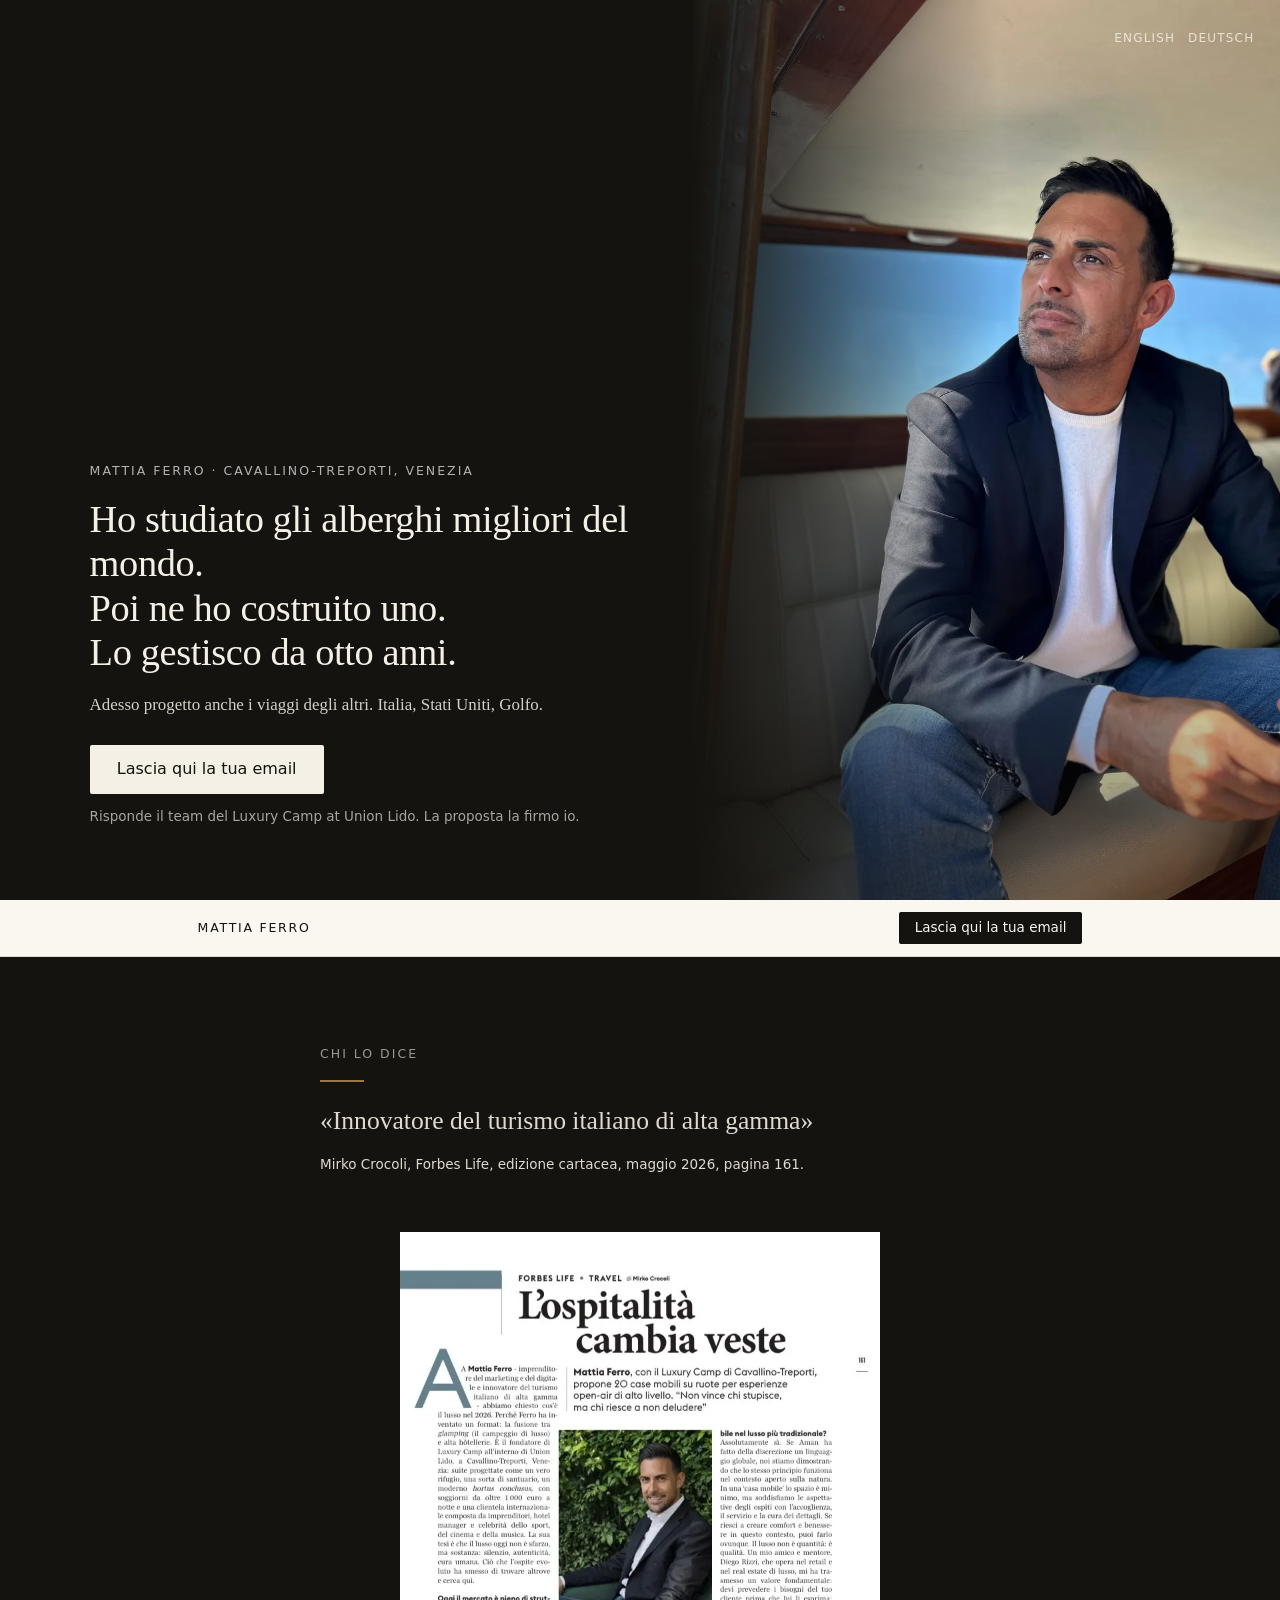
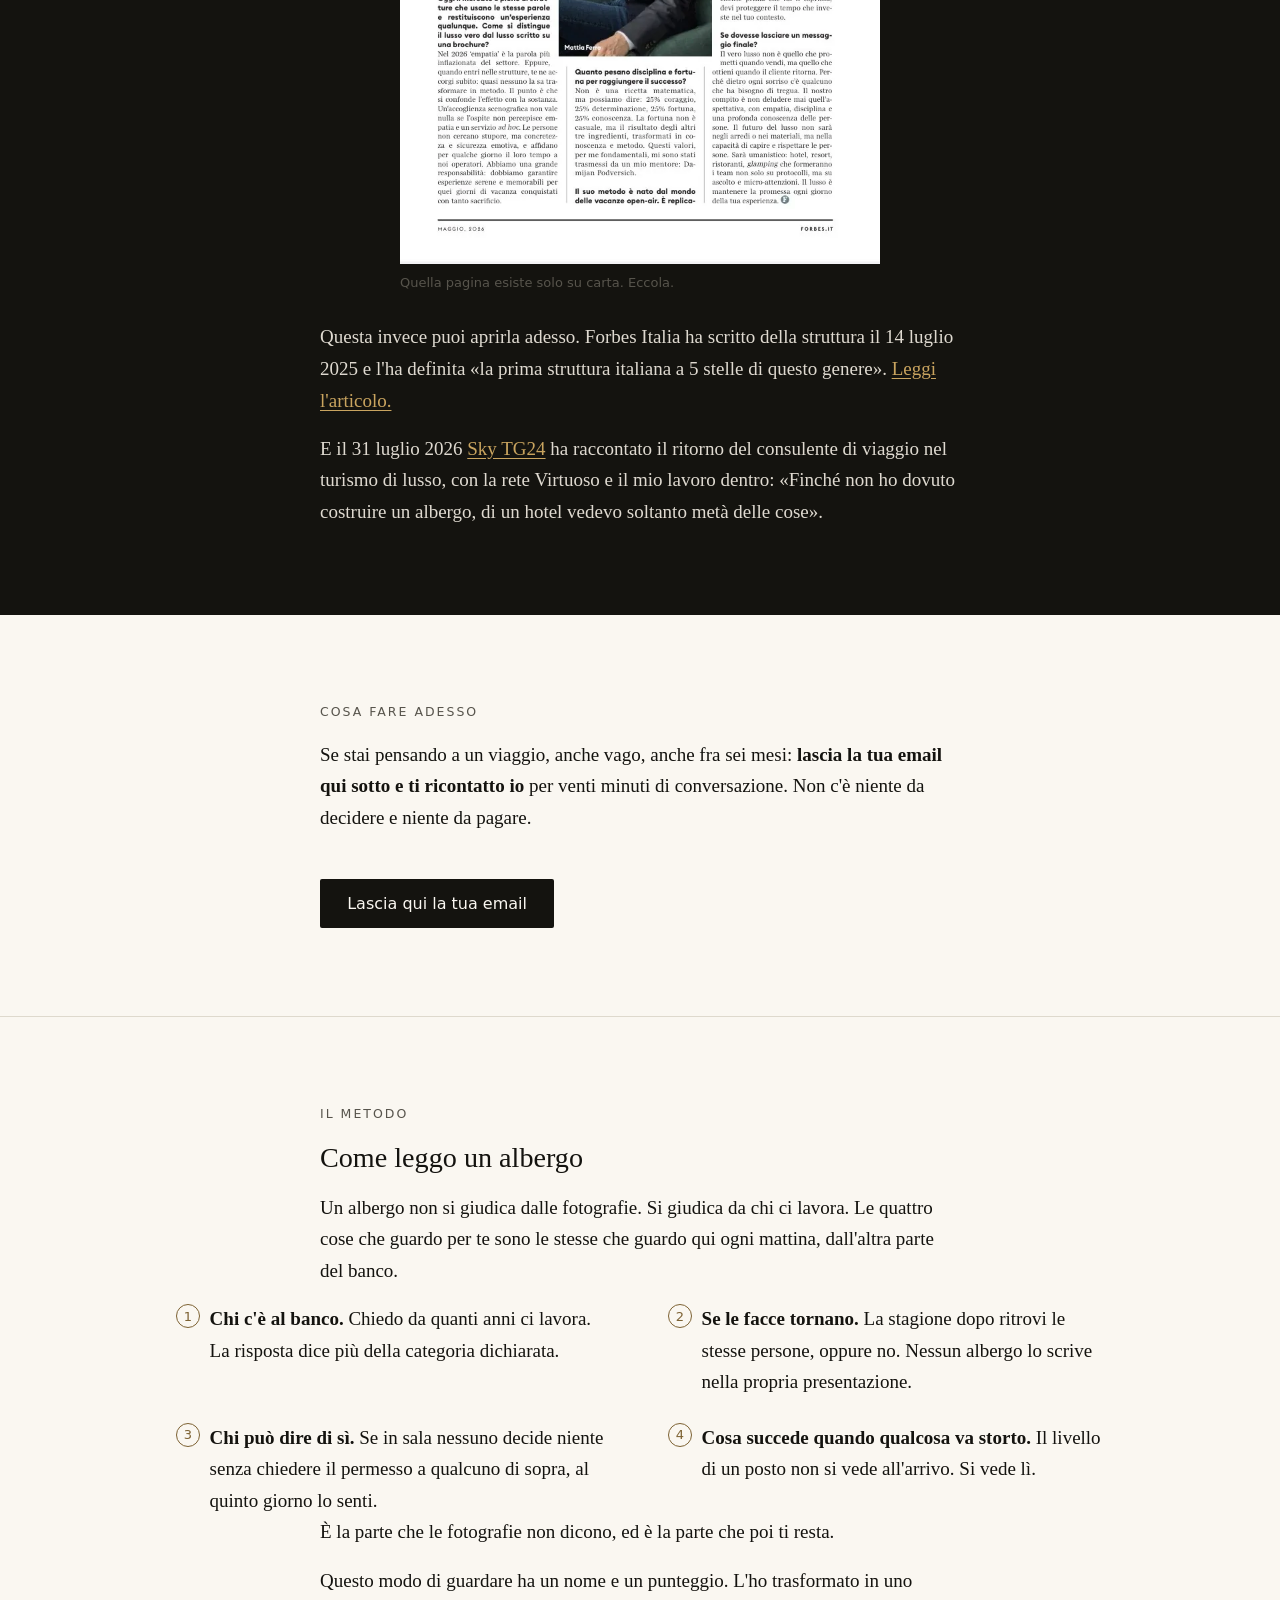
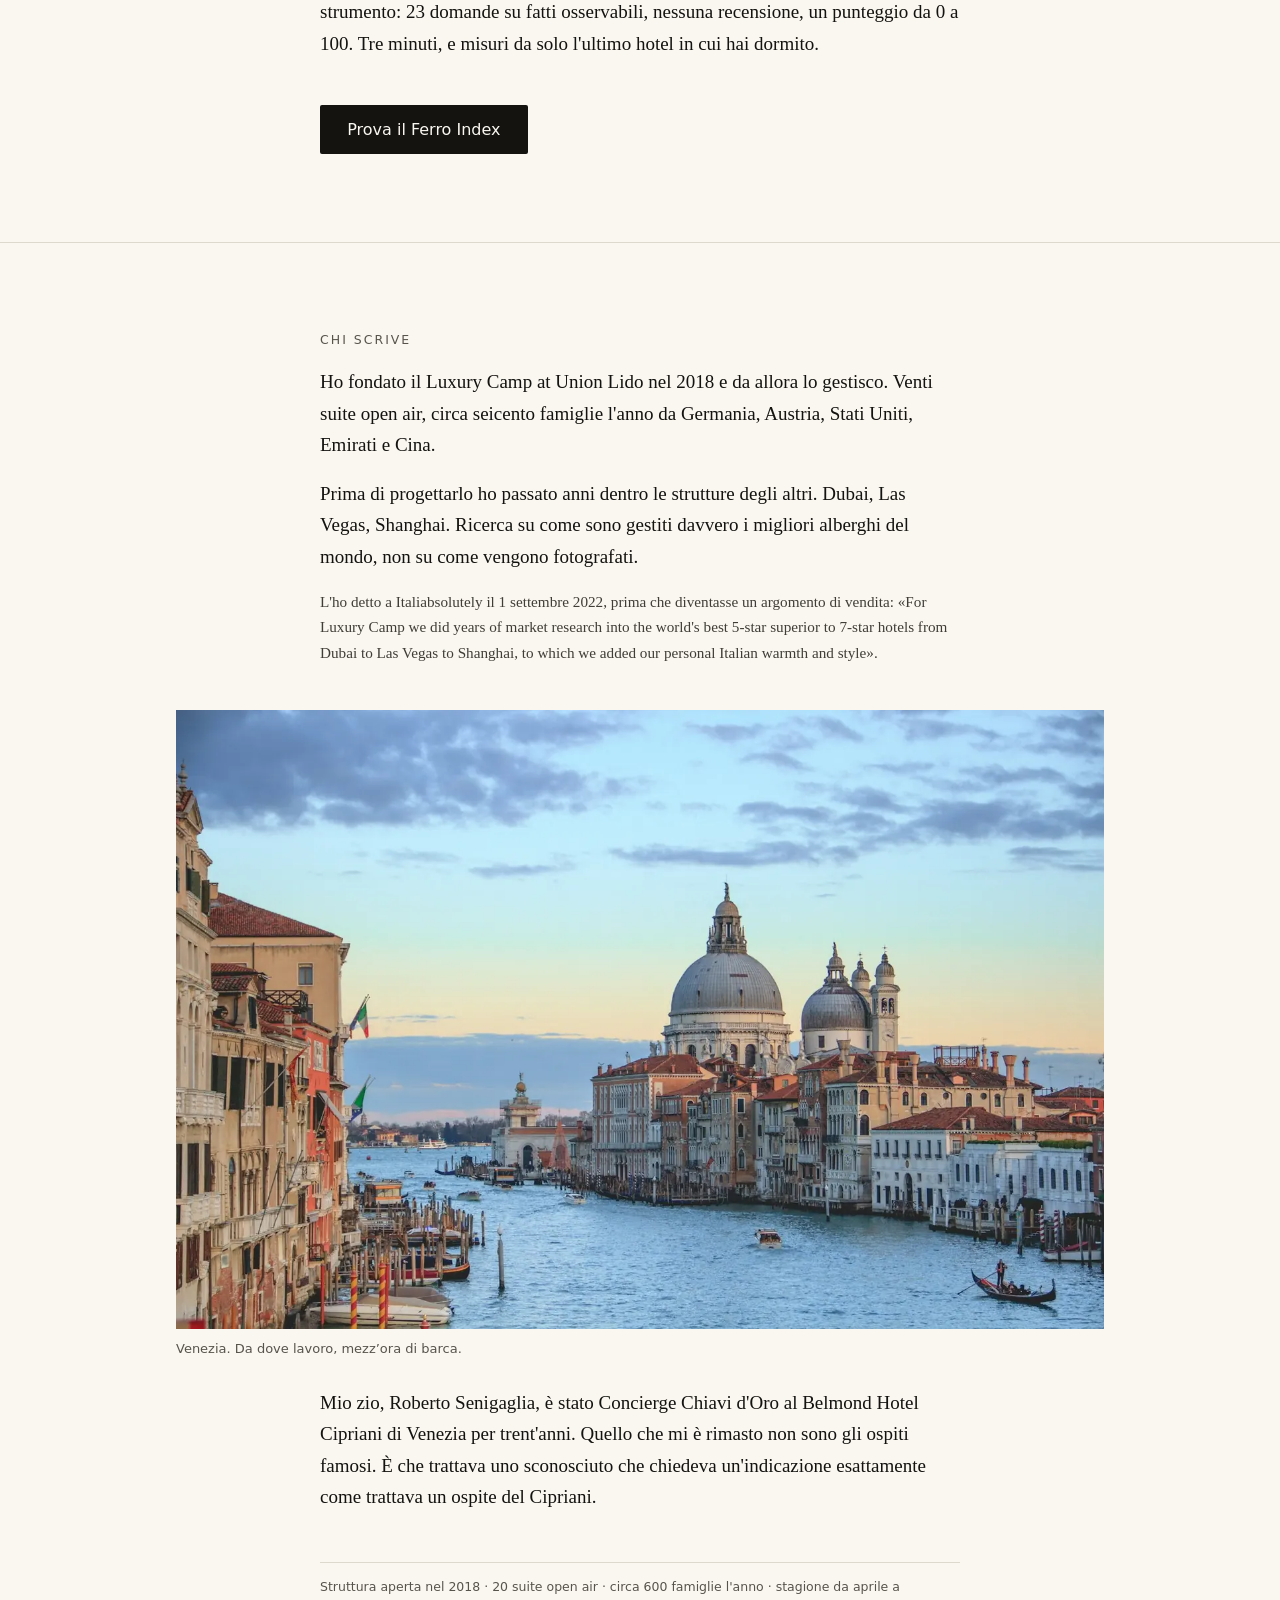
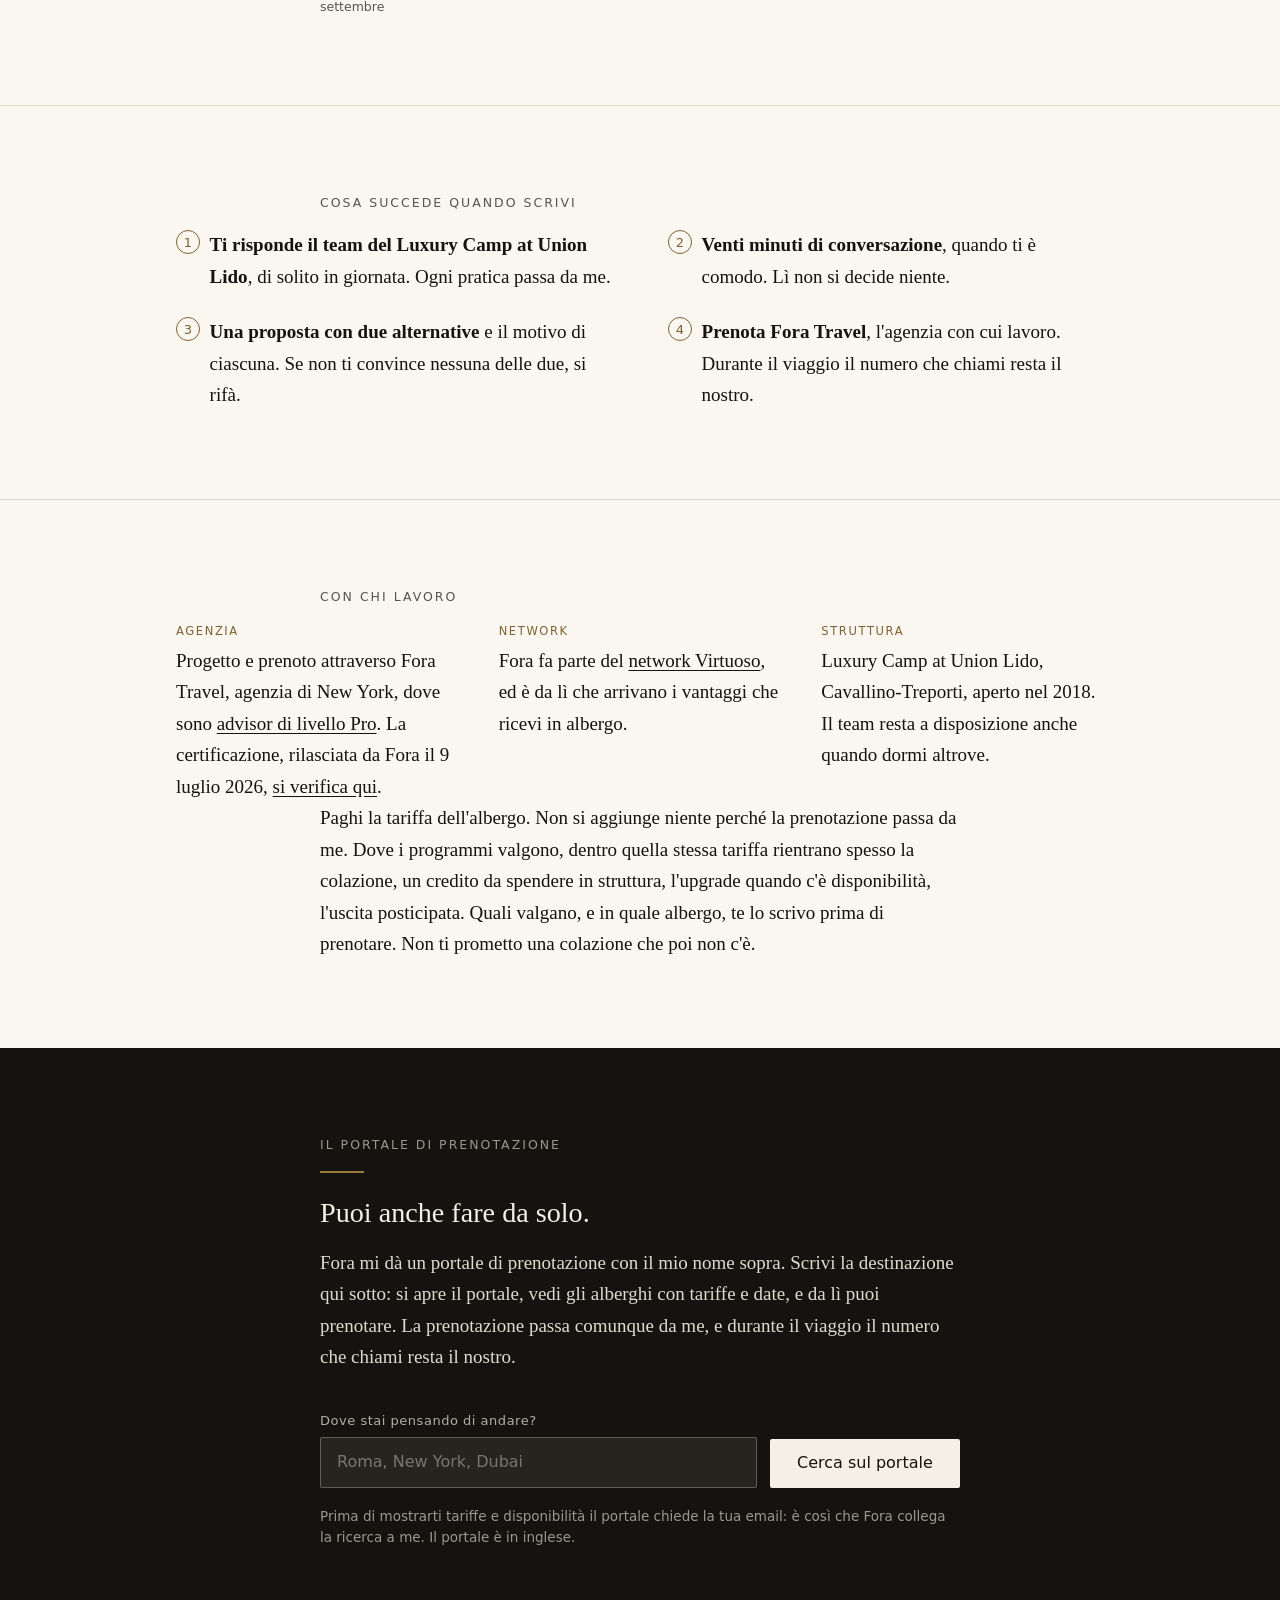
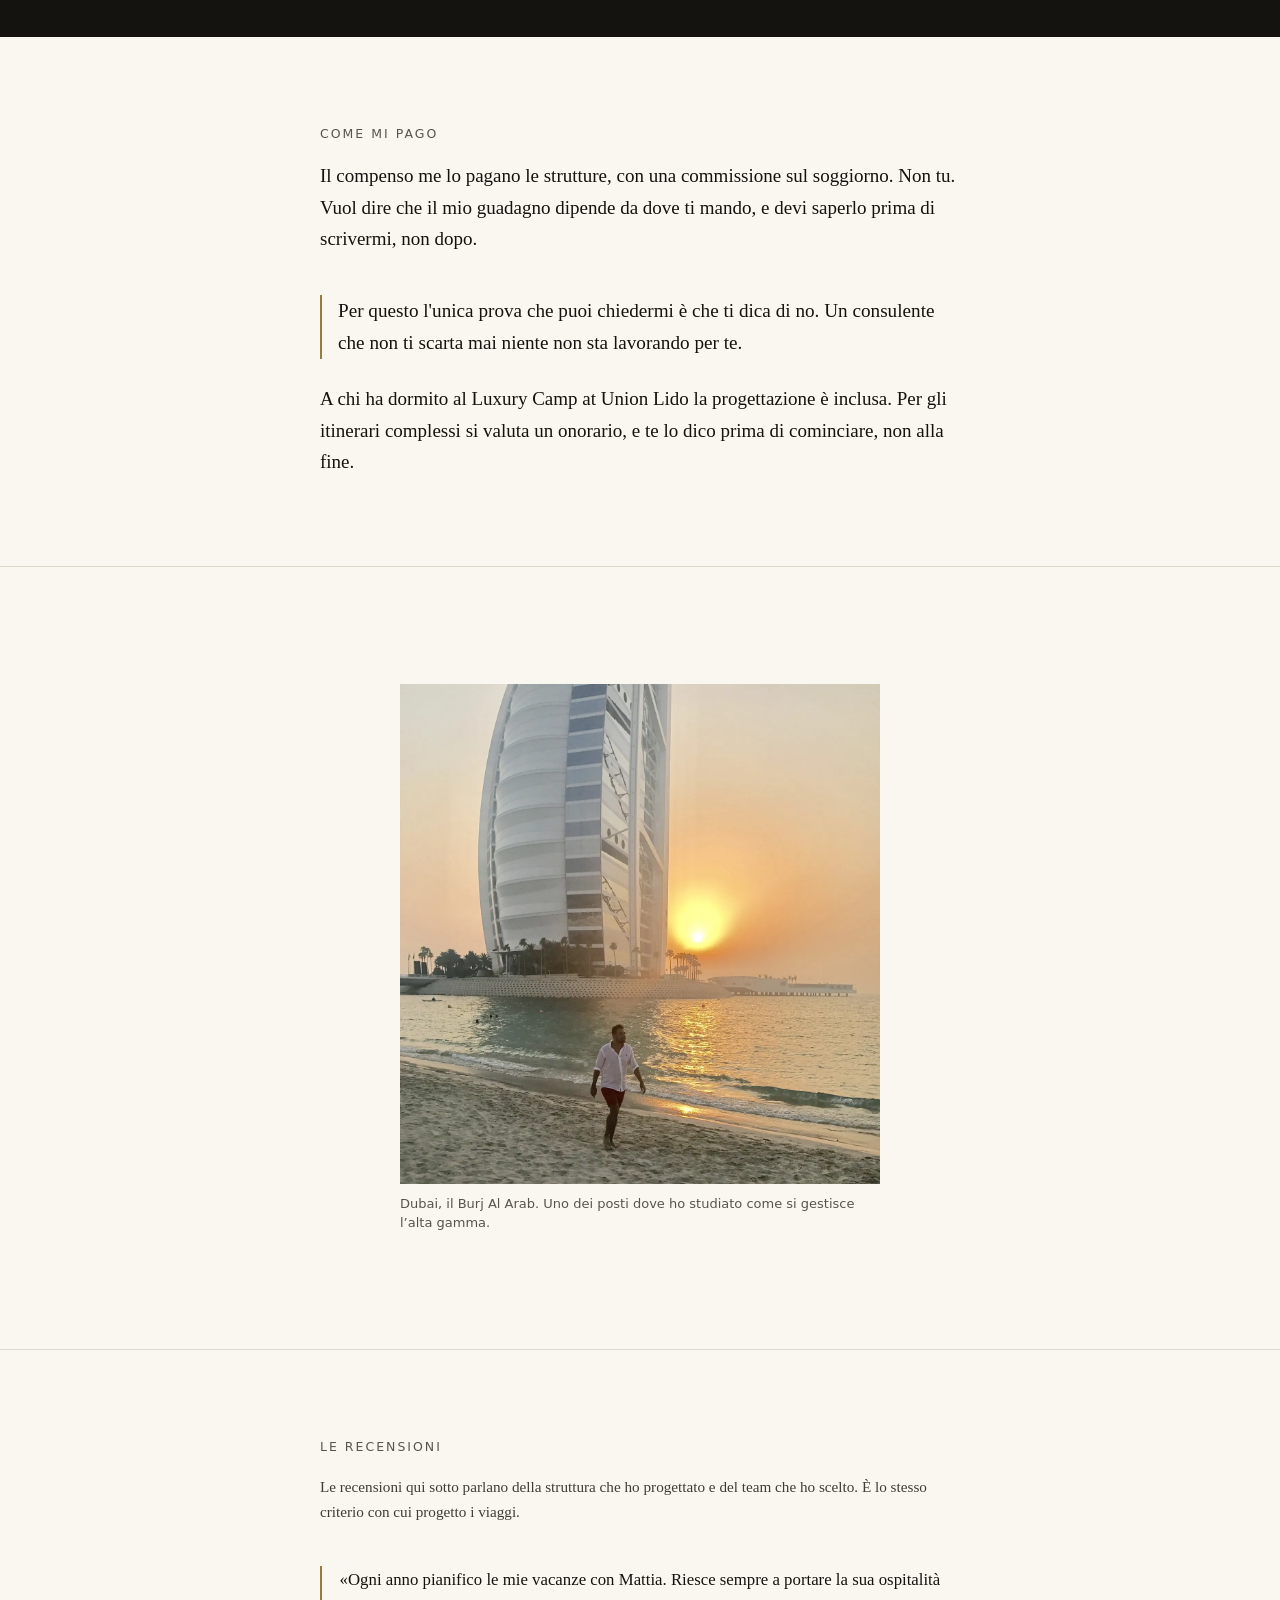
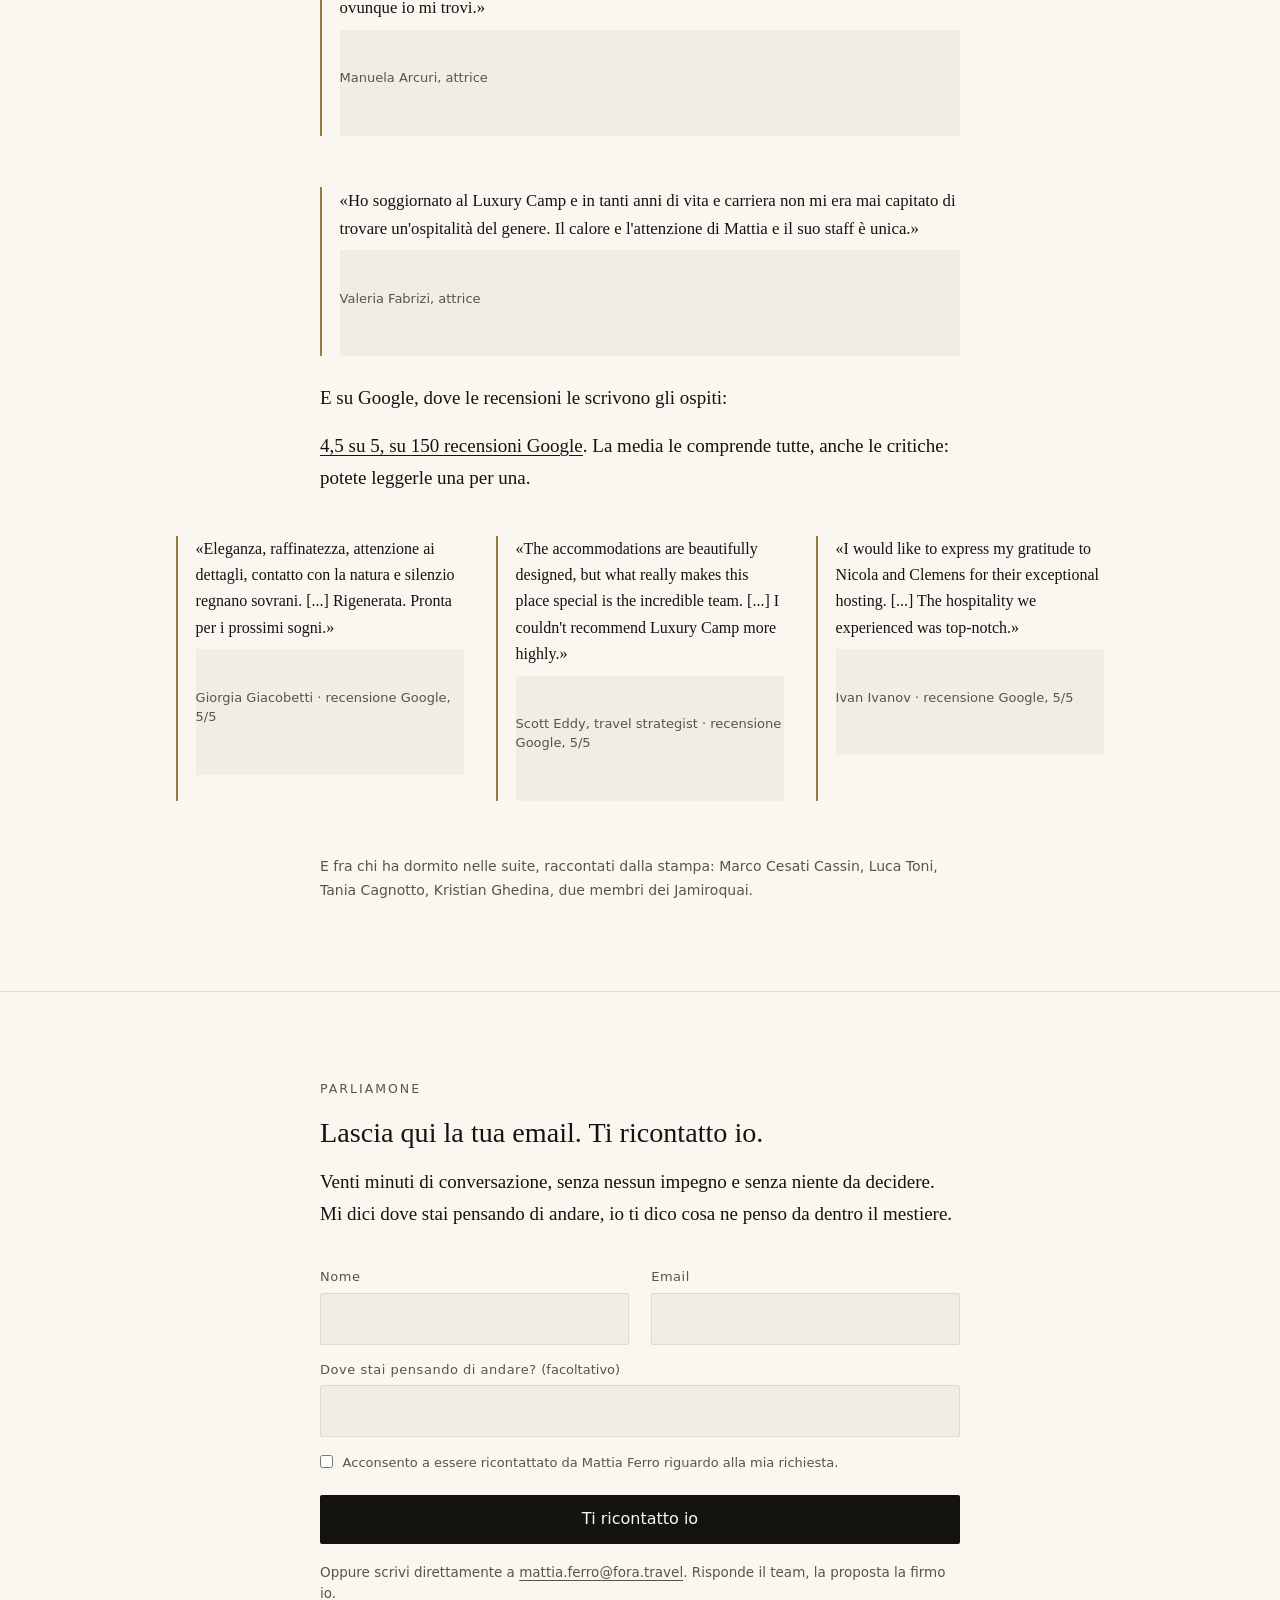
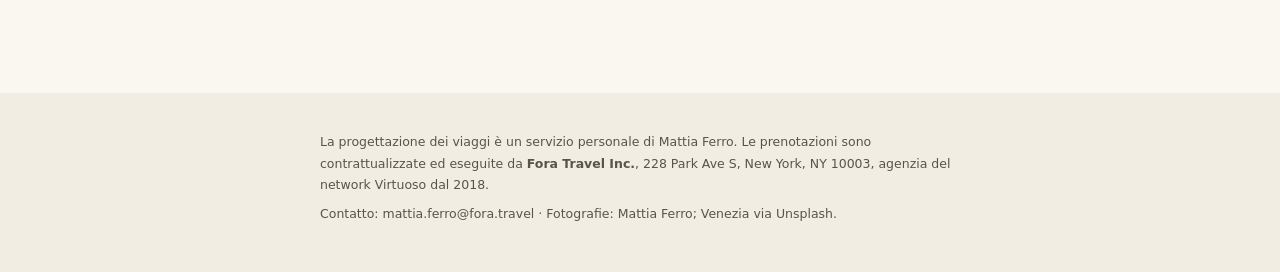
==== index.html @ e100c3bc "Layout desktop a tre binari, barra CTA fissa, reveal allo scroll, pulsante Ferro Index, fix QA Co-Au" ====
<!doctype html>
<html lang="it">
<head>
<meta charset="utf-8">
<meta name="viewport" content="width=device-width,initial-scale=1">
<title>Mattia Ferro, travel advisor</title>
<meta name="description" content="Ho studiato gli alberghi migliori del mondo, poi ne ho costruito uno, e lo gestisco da otto anni. Adesso progetto anche i viaggi degli altri.">
<link rel="canonical" href="https://travel.mattiaferro.com/">
<link rel="alternate" hreflang="it" href="https://travel.mattiaferro.com/">
<link rel="alternate" hreflang="en" href="https://travel.mattiaferro.com/en/">
<link rel="alternate" hreflang="de" href="https://travel.mattiaferro.com/de/">
<link rel="alternate" hreflang="x-default" href="https://travel.mattiaferro.com/en/">
<meta property="og:type" content="profile">
<meta property="og:title" content="Mattia Ferro, travel advisor">
<meta property="og:description" content="Ho studiato gli alberghi migliori del mondo. Poi ne ho costruito uno. Lo gestisco da otto anni.">
<meta property="og:url" content="https://travel.mattiaferro.com/">
<meta property="og:image" content="https://travel.mattiaferro.com/assets/og.jpg">
<link rel="icon" type="image/png" href="/assets/favicon.png">
<link rel="apple-touch-icon" href="/assets/apple-touch-icon.png">
<style>
:root{
  --ink:#14130f; --ink-2:#3f3d36; --soft:#57544c; --line:#ded9cd;
  --bg:#faf7f1; --bg-2:#f2ede3; --dark:#14130f; --ivory:#f5f0e6; --brass:#9a7b3f; --brass-text:#7d6233; --brass-dark:#c9a45f;
  --w:38rem; --wl:58rem; --nav-h:3.25rem;
}
@media (prefers-color-scheme:dark){
  :root{--ink:#efece4; --ink-2:#cfcbc1; --soft:#98948a; --line:#2f2d28;
        --bg:#121110; --bg-2:#1a1917; --dark:#0b0a09; --brass:#c9a45f; --brass-text:#c9a45f; --brass-dark:#c9a45f;}
}
*{box-sizing:border-box;margin:0;padding:0}
html{-webkit-text-size-adjust:100%}
body{background:var(--bg);color:var(--ink);
  font:400 17px/1.68 "Iowan Old Style",Georgia,"Times New Roman",serif}
img{display:block;max-width:100%;height:auto}
a{color:inherit;text-underline-offset:3px}

.wrap{max-width:var(--w);margin:0 auto;padding:0 1.35rem}
.sec{padding:3.4rem 0}
.sec+.sec{border-top:1px solid var(--line)}

.kicker{font:500 11.5px/1.4 system-ui,sans-serif;letter-spacing:.16em;
  text-transform:uppercase;color:var(--soft);margin-bottom:1.1rem}
h1{font-size:clamp(1.72rem,7vw,2.4rem);line-height:1.16;font-weight:400;letter-spacing:-.01em}
h2{font-size:clamp(1.32rem,5vw,1.7rem);line-height:1.25;font-weight:400;margin-bottom:1rem}
p{margin-bottom:1.05rem}
p:last-child{margin-bottom:0}
strong{font-weight:600}

/* apertura */
.hero{position:relative;min-height:100svh;display:flex;flex-direction:column;
  justify-content:flex-end;background:var(--dark);overflow:hidden}
.hero-img{position:absolute;inset:0;width:100%;height:100%;object-fit:cover;
  object-position:62% 20%}
.hero-shade{position:absolute;inset:0;
  background:linear-gradient(to top,rgba(10,9,8,.92) 0%,rgba(10,9,8,.62) 34%,rgba(10,9,8,.12) 68%,rgba(10,9,8,.3) 100%)}
.hero-in{position:relative;padding:0 1.35rem 2.6rem;max-width:var(--w);margin:0 auto;width:100%}
.hero .kicker{color:rgba(245,240,230,.72)}
.hero h1{color:var(--ivory)}
.hero h1 span{display:block}
.hero-sub{color:rgba(245,240,230,.86);margin:1rem 0 1.6rem;font-size:1.06rem}
.hero-note{font:400 13.5px/1.5 system-ui,sans-serif;color:rgba(245,240,230,.66);margin-top:.75rem}
.lang{position:absolute;top:0;right:0;padding:1rem 1.35rem;z-index:2}
.lang a{font:500 12px/1 system-ui,sans-serif;letter-spacing:.1em;text-transform:uppercase;
  color:rgba(245,240,230,.82);text-decoration:none;display:inline-block;padding:16px 4px}

/* pulsante */
.cta{display:inline-block;background:var(--ivory);color:#14130f;
  font:500 16px/1 system-ui,sans-serif;text-decoration:none;
  padding:1.05rem 1.7rem;border-radius:2px}
.sec .cta{background:var(--ink);color:var(--bg)}
.cta-row{margin-top:1.8rem}

/* fascia scura */
.band{background:var(--dark);color:var(--ivory);padding:3.4rem 0}
.band .kicker{color:rgba(245,240,230,.6)}
.band a{color:var(--brass-dark)}
.quote{font-size:clamp(1.3rem,5.4vw,1.66rem);line-height:1.3;margin-bottom:1rem}
.attrib{font:400 13.5px/1.55 system-ui,sans-serif;color:rgba(245,240,230,.68);margin-bottom:1.8rem}
.band p{color:rgba(245,240,230,.9)}
.rule-brass{width:44px;height:2px;background:var(--brass);border:0;margin:0 0 1.4rem}

/* immagini */
figure{margin:1.8rem 0}
figcaption{font:400 13px/1.5 system-ui,sans-serif;color:var(--soft);margin-top:.6rem}
.ph{background:var(--bg-2);border:1px dashed var(--line);border-radius:2px;
  display:flex;align-items:center;justify-content:center;text-align:center;
  padding:1.6rem 1.2rem;min-height:0}
.ph span{font:400 12.5px/1.55 system-ui,sans-serif;color:var(--soft);max-width:24rem}
.ph.r45{aspect-ratio:3/2}
.ph.r11{aspect-ratio:1/1;width:70%}
.band .ph{background:rgba(245,240,230,.06);border-color:rgba(245,240,230,.22)}
.band .ph span{color:rgba(245,240,230,.6)}

/* elenchi e blocchi */
.steps{list-style:none;counter-reset:s}
.steps li{counter-increment:s;position:relative;padding-left:2.1rem;margin-bottom:1.1rem}
.steps li::before{content:counter(s);position:absolute;left:0;top:.08em;
  font:500 13px/1 system-ui,sans-serif;color:var(--brass-text);
  border:1px solid var(--brass-text);border-radius:50%;width:22px;height:22px;
  display:flex;align-items:center;justify-content:center}
.lbl{font:500 11.5px/1.4 system-ui,sans-serif;letter-spacing:.14em;text-transform:uppercase;
  color:var(--brass-text);margin-bottom:.35rem}
.blk{margin-bottom:1.5rem}
.pull{font-size:1.12rem;border-left:2px solid var(--brass);padding-left:1rem;margin:1.5rem 0}
.colophon{font:400 12.5px/1.6 system-ui,sans-serif;color:var(--soft);
  border-top:1px solid var(--line);padding-top:.9rem;margin-top:2rem}
.src{font-size:.95rem;color:var(--ink-2)}

.form{margin-top:1.4rem}
.form label{display:block;font:500 13px/1.4 system-ui,sans-serif;color:var(--soft);
  letter-spacing:.04em;margin-bottom:1rem}
.form input[type=text],.form input[type=email]{display:block;width:100%;margin-top:.4rem;
  padding:.85rem 1rem;font:400 16px/1.4 system-ui,sans-serif;color:var(--ink);
  background:var(--bg-2);border:1px solid var(--line);border-radius:2px}
.form input:focus{outline:2px solid var(--brass);outline-offset:1px}
.form .check{display:flex;gap:.6rem;align-items:flex-start;font-weight:400;
  text-transform:none;letter-spacing:0;line-height:1.5}
.form .check input{margin-top:.2em}
.form .cta{border:0;cursor:pointer;width:100%;margin-top:.4rem}
.opz{text-transform:none;letter-spacing:0;font-weight:400}
.note{font:400 13.5px/1.6 system-ui,sans-serif;color:var(--soft);margin-top:1.1rem}

/* portale di prenotazione */
.band h2{color:var(--ivory)}
.band .form label{color:rgba(245,240,230,.7)}
.band .form input[type=text]{background:rgba(245,240,230,.08);border-color:rgba(245,240,230,.28);color:var(--ivory)}
.band .form input[type=text]::placeholder{color:rgba(245,240,230,.4)}
.band .form input:focus{outline-color:var(--brass-dark)}
.band .note{color:rgba(245,240,230,.6)}
.searchrow{display:flex;flex-direction:column}
.searchrow label{margin-bottom:0}

/* barra fissa */
.topbar{position:sticky;top:0;z-index:50;background:var(--bg);border-bottom:1px solid var(--line)}
@supports ((-webkit-backdrop-filter:blur(10px)) or (backdrop-filter:blur(10px))){
  .topbar{background:color-mix(in srgb,var(--bg) 92%,transparent);
    -webkit-backdrop-filter:blur(10px);backdrop-filter:blur(10px)}
}
.topbar-in{max-width:var(--wl);margin:0 auto;height:var(--nav-h);display:flex;
  align-items:center;justify-content:space-between;gap:1rem;
  padding:0 max(1.35rem,env(safe-area-inset-right)) 0 max(1.35rem,env(safe-area-inset-left))}
.topbar-nome{font:500 12.5px/1 system-ui,sans-serif;letter-spacing:.14em;
  text-transform:uppercase;color:var(--ink);text-decoration:none;white-space:nowrap;padding:1rem 0}
.topbar .cta{background:var(--ink);color:var(--bg);padding:.55rem 1rem;font-size:13.5px;white-space:nowrap}
[id]{scroll-margin-top:calc(var(--nav-h) + .75rem)}

/* comparsa allo scorrimento */
@media (prefers-reduced-motion:no-preference){
  html{scroll-behavior:smooth}
  html.js [data-reveal]{opacity:0;transform:translateY(12px);
    transition:opacity .5s ease-out,transform .5s ease-out}
  html.js [data-reveal].vista{opacity:1;transform:none}
}
@media print{[data-reveal]{opacity:1!important;transform:none!important}}
.rev{margin:1.6rem 0;border-left:2px solid var(--brass);padding-left:1.1rem}
.rev p{font-size:1.05rem;line-height:1.65;margin-bottom:.5rem}
.rev footer{font:400 13px/1.5 system-ui,sans-serif;color:var(--soft)}
.nomi-riga{font:400 14px/1.7 system-ui,sans-serif;color:var(--soft);margin-top:1.8rem}
.nomi{font-size:1.05rem;line-height:1.9;border-left:2px solid var(--brass);padding-left:1rem}
footer{background:var(--bg-2);padding:2.4rem 0 3rem;
  font:400 12.5px/1.7 system-ui,sans-serif;color:var(--soft)}
footer p{margin-bottom:.5rem}

@media (min-width:46rem){
  body{font-size:18px}
  .sec{padding:4.4rem 0}
  .hero-img{left:auto;right:0;width:46%;object-position:62% 22%}
  .hero-shade{background:
    linear-gradient(to right, var(--dark) 54%, rgba(10,9,8,0) 78%),
    linear-gradient(to top, rgba(10,9,8,.5) 0%, rgba(10,9,8,0) 38%)}
  .hero-in{margin:0;max-width:none;width:56%;padding:0 2rem 4.6rem clamp(2rem,7vw,6.5rem)}
  .hero-in h1{max-width:30rem}
  .searchrow{flex-direction:row;gap:.8rem;align-items:flex-end}
  .searchrow label{flex:1}
  .form .searchrow .cta{width:auto;margin-top:0;white-space:nowrap}
}

@media (min-width:64rem){
  :root{--nav-h:3.5rem}
  body{font-size:19px;line-height:1.66}
  .sec,.band{padding:5.5rem 0}
  .kicker{font-size:12.5px}
  h1{font-size:clamp(2.4rem,3vw,3.1rem)}
  h2{font-size:clamp(1.7rem,2.2vw,2.1rem)}
  .quote{font-size:clamp(1.6rem,2vw,2rem)}
  .pull{font-size:1.2rem}
  .hero-in h1{max-width:34rem}
  .wrap{max-width:none;display:grid;grid-template-columns:1fr min(40rem,100%) 1fr;padding:0 2rem}
  .wrap>*{grid-column:2}
  .wrap>figure,.wrap>.steps,.wrap>.griglia,.wrap>.rev3{
    grid-column:1/-1;width:min(var(--wl),100%);justify-self:center}
  .wrap>figure.ritratto{grid-column:2;width:100%;max-width:30rem}
  .wrap>.steps{display:grid;grid-template-columns:1fr 1fr;gap:1.5rem 3.5rem}
  .steps li{margin-bottom:0}
  .wrap>.griglia{display:grid;grid-template-columns:repeat(3,1fr);gap:2.5rem}
  .griglia .blk{margin-bottom:0}
  .wrap>.rev3{display:grid;grid-template-columns:repeat(3,1fr);gap:2rem;margin:1.6rem 0}
  .rev3 .rev{margin:0}
  .rev3 .rev p{font-size:1rem}
  #contatto .form{display:grid;grid-template-columns:1fr 1fr;column-gap:1.4rem}
  #contatto .form>*{grid-column:1/-1}
  #contatto .form>label:nth-of-type(1){grid-column:1}
  #contatto .form>label:nth-of-type(2){grid-column:2}
}
</style>
</head>
<body>

<header class="hero">
  <picture><source srcset="/assets/hero.webp" type="image/webp"><img class="hero-img" src="/assets/hero.jpg" width="1170" height="1560" fetchpriority="high" alt="Mattia Ferro su un taxi d'acqua in laguna, verso Venezia."></picture>
  <div class="hero-shade"></div>
  <nav class="lang" aria-label="Lingua"><a href="/en/" hreflang="en">English</a> <a href="/de/" hreflang="de">Deutsch</a></nav>
  <div class="hero-in">
    <p class="kicker">Mattia Ferro · Cavallino-Treporti, Venezia</p>
    <h1><span>Ho studiato gli alberghi migliori del mondo.</span><span>Poi ne ho costruito uno.</span><span>Lo gestisco da otto anni.</span></h1>
    <p class="hero-sub">Adesso progetto anche i viaggi degli altri. Italia, Stati Uniti, Golfo.</p>
    <a class="cta" href="#contatto">Lascia qui la tua email</a>
    <p class="hero-note">Risponde il team del Luxury Camp at Union Lido. La proposta la firmo io.</p>
  </div>
</header>

<nav class="topbar" aria-label="Navigazione">
  <div class="topbar-in">
    <a class="topbar-nome" href="#">Mattia Ferro</a>
    <a class="cta" href="#contatto">Lascia qui la tua email</a>
  </div>
</nav>

<section class="band">
  <div class="wrap">
    <p class="kicker">Chi lo dice</p>
    <hr class="rule-brass">
    <p class="quote">«Innovatore del turismo italiano di alta gamma»</p>
    <p class="attrib">Mirko Crocoli, Forbes Life, edizione cartacea, maggio 2026, pagina 161.</p>
    <figure class="ritratto">
      <picture><source srcset="/assets/forbes-161.webp" type="image/webp"><img src="/assets/forbes-161.jpg" width="720" height="947" loading="lazy" alt="La pagina 161 di Forbes Life, maggio 2026, con l'intervista a Mattia Ferro firmata Mirko Crocoli."></picture>
      <figcaption>Quella pagina esiste solo su carta. Eccola.</figcaption>
    </figure>
    <p>Questa invece puoi aprirla adesso. Forbes Italia ha scritto della struttura il 14 luglio 2025 e l'ha definita «la prima struttura italiana a 5 stelle di questo genere». <a href="https://forbes.it/2025/07/14/luxury-camp-lesperienza-esclusiva-delle-vacanze-allaria-aperta">Leggi l'articolo.</a></p>
    <p>E il 31 luglio 2026 <a href="https://tg24.sky.it/lifestyle/2026/07/31/turismo-lusso-torna-consulente-viaggio">Sky TG24</a> ha raccontato il ritorno del consulente di viaggio nel turismo di lusso, con la rete Virtuoso e il mio lavoro dentro: «Finché non ho dovuto costruire un albergo, di un hotel vedevo soltanto metà delle cose».</p>
  </div>
</section>

<section class="sec">
  <div class="wrap">
    <p class="kicker">Cosa fare adesso</p>
    <p>Se stai pensando a un viaggio, anche vago, anche fra sei mesi: <strong>lascia la tua email qui sotto e ti ricontatto io</strong> per venti minuti di conversazione. Non c'è niente da decidere e niente da pagare.</p>
    <p class="cta-row"><a class="cta" href="#contatto">Lascia qui la tua email</a></p>
  </div>
</section>

<section class="sec">
  <div class="wrap">
    <p class="kicker">Il metodo</p>
    <h2>Come leggo un albergo</h2>
    <p>Un albergo non si giudica dalle fotografie. Si giudica da chi ci lavora. Le quattro cose che guardo per te sono le stesse che guardo qui ogni mattina, dall'altra parte del banco.</p>
    <ol class="steps">
      <li><strong>Chi c'è al banco.</strong> Chiedo da quanti anni ci lavora. La risposta dice più della categoria dichiarata.</li>
      <li><strong>Se le facce tornano.</strong> La stagione dopo ritrovi le stesse persone, oppure no. Nessun albergo lo scrive nella propria presentazione.</li>
      <li><strong>Chi può dire di sì.</strong> Se in sala nessuno decide niente senza chiedere il permesso a qualcuno di sopra, al quinto giorno lo senti.</li>
      <li><strong>Cosa succede quando qualcosa va storto.</strong> Il livello di un posto non si vede all'arrivo. Si vede lì.</li>
    </ol>
    <p>È la parte che le fotografie non dicono, ed è la parte che poi ti resta.</p>
    <p>Questo modo di guardare ha un nome e un punteggio. L'ho trasformato in uno strumento: 23 domande su fatti osservabili, nessuna recensione, un punteggio da 0 a 100. Tre minuti, e misuri da solo l'ultimo hotel in cui hai dormito.</p>
    <p class="cta-row"><a class="cta" href="https://index.mattiaferro.com/">Prova il Ferro Index</a></p>
  </div>
</section>

<section class="sec">
  <div class="wrap">
    <p class="kicker">Chi scrive</p>
    <p>Ho fondato il Luxury Camp at Union Lido nel 2018 e da allora lo gestisco. Venti suite open air, circa seicento famiglie l'anno da Germania, Austria, Stati Uniti, Emirati e Cina.</p>
    <p>Prima di progettarlo ho passato anni dentro le strutture degli altri. Dubai, Las Vegas, Shanghai. Ricerca su come sono gestiti davvero i migliori alberghi del mondo, non su come vengono fotografati.</p>
    <p class="src">L'ho detto a Italiabsolutely il 1 settembre 2022, prima che diventasse un argomento di vendita: «For Luxury Camp we did years of market research into the world's best 5-star superior to 7-star hotels from Dubai to Las Vegas to Shanghai, to which we added our personal Italian warmth and style».</p>
    <figure>
      <picture><source srcset="/assets/venezia.webp" type="image/webp"><img src="/assets/venezia.jpg" width="1400" height="933" loading="lazy" alt="Il Canal Grande di Venezia al tramonto, con la Basilica della Salute"></picture>
      <figcaption>Venezia. Da dove lavoro, mezz&rsquo;ora di barca.</figcaption>
    </figure>
    <p>Mio zio, Roberto Senigaglia, è stato Concierge Chiavi d'Oro al Belmond Hotel Cipriani di Venezia per trent'anni. Quello che mi è rimasto non sono gli ospiti famosi. È che trattava uno sconosciuto che chiedeva un'indicazione esattamente come trattava un ospite del Cipriani.</p>
    <p class="colophon">Struttura aperta nel 2018 · 20 suite open air · circa 600 famiglie l'anno · stagione da aprile a settembre</p>
  </div>
</section>

<section class="sec">
  <div class="wrap">
    <p class="kicker">Cosa succede quando scrivi</p>
    <ol class="steps">
      <li><strong>Ti risponde il team del Luxury Camp at Union Lido</strong>, di solito in giornata. Ogni pratica passa da me.</li>
      <li><strong>Venti minuti di conversazione</strong>, quando ti è comodo. Lì non si decide niente.</li>
      <li><strong>Una proposta con due alternative</strong> e il motivo di ciascuna. Se non ti convince nessuna delle due, si rifà.</li>
      <li><strong>Prenota Fora Travel</strong>, l'agenzia con cui lavoro. Durante il viaggio il numero che chiami resta il nostro.</li>
    </ol>
  </div>
</section>

<section class="sec">
  <div class="wrap">
    <p class="kicker">Con chi lavoro</p>
    <div class="griglia">
    <div class="blk">
      <p class="lbl">Agenzia</p>
      <p>Progetto e prenoto attraverso Fora Travel, agenzia di New York, dove sono <a href="https://www.foratravel.com/advisor/mattia-ferro">advisor di livello Pro</a>. La certificazione, rilasciata da Fora il 9 luglio 2026, <a href="https://www.foratravel.com/certification?credential=29319607-bedc-4e87-bd8e-bbac78a36589">si verifica qui</a>.</p>
    </div>
    <div class="blk">
      <p class="lbl">Network</p>
      <p>Fora fa parte del <a href="https://www.virtuoso.com/advisor/mattferr74504">network Virtuoso</a>, ed è da lì che arrivano i vantaggi che ricevi in albergo.</p>
    </div>
    <div class="blk">
      <p class="lbl">Struttura</p>
      <p>Luxury Camp at Union Lido, Cavallino-Treporti, aperto nel 2018. Il team resta a disposizione anche quando dormi altrove.</p>
    </div>
    </div>
    <p>Paghi la tariffa dell'albergo. Non si aggiunge niente perché la prenotazione passa da me. Dove i programmi valgono, dentro quella stessa tariffa rientrano spesso la colazione, un credito da spendere in struttura, l'upgrade quando c'è disponibilità, l'uscita posticipata. Quali valgano, e in quale albergo, te lo scrivo prima di prenotare. Non ti prometto una colazione che poi non c'è.</p>
  </div>
</section>

<section class="band" id="prenota">
  <div class="wrap">
    <p class="kicker">Il portale di prenotazione</p>
    <hr class="rule-brass">
    <h2>Puoi anche fare da solo.</h2>
    <p>Fora mi dà un portale di prenotazione con il mio nome sopra. Scrivi la destinazione qui sotto: si apre il portale, vedi gli alberghi con tariffe e date, e da lì puoi prenotare. La prenotazione passa comunque da me, e durante il viaggio il numero che chiami resta il nostro.</p>
    <form class="form" action="https://trips.foratravel.com/mattia-ferro/book" method="get" target="_blank" rel="noopener">
      <div class="searchrow">
        <label>Dove stai pensando di andare?<input type="text" name="search" placeholder="Roma, New York, Dubai" autocomplete="off"></label>
        <button class="cta" type="submit">Cerca sul portale</button>
      </div>
    </form>
    <p class="note">Prima di mostrarti tariffe e disponibilità il portale chiede la tua email: è così che Fora collega la ricerca a me. Il portale è in inglese.</p>
  </div>
</section>

<section class="sec">
  <div class="wrap">
    <p class="kicker">Come mi pago</p>
    <p>Il compenso me lo pagano le strutture, con una commissione sul soggiorno. Non tu. Vuol dire che il mio guadagno dipende da dove ti mando, e devi saperlo prima di scrivermi, non dopo.</p>
    <p class="pull">Per questo l'unica prova che puoi chiedermi è che ti dica di no. Un consulente che non ti scarta mai niente non sta lavorando per te.</p>
    <p>A chi ha dormito al Luxury Camp at Union Lido la progettazione è inclusa. Per gli itinerari complessi si valuta un onorario, e te lo dico prima di cominciare, non alla fine.</p>
  </div>
</section>

<section class="sec">
  <div class="wrap">
    <figure class="ritratto">
      <picture><source srcset="/assets/dubai.webp" type="image/webp"><img src="/assets/dubai.jpg" width="1400" height="1460" loading="lazy" alt="Mattia Ferro sulla spiaggia davanti al Burj Al Arab a Dubai, al tramonto."></picture>
      <figcaption>Dubai, il Burj Al Arab. Uno dei posti dove ho studiato come si gestisce l&rsquo;alta gamma.</figcaption>
    </figure>
  </div>
</section>

<section class="sec">
  <div class="wrap">
    <p class="kicker">Le recensioni</p>
    <p class="src">Le recensioni qui sotto parlano della struttura che ho progettato e del team che ho scelto. È lo stesso criterio con cui progetto i viaggi.</p>
    <blockquote class="rev">
      <p>«Ogni anno pianifico le mie vacanze con Mattia. Riesce sempre a portare la sua ospitalità ovunque io mi trovi.»</p>
      <footer>Manuela Arcuri, attrice</footer>
    </blockquote>
    <blockquote class="rev">
      <p>«Ho soggiornato al Luxury Camp e in tanti anni di vita e carriera non mi era mai capitato di trovare un'ospitalità del genere. Il calore e l'attenzione di Mattia e il suo staff è unica.»</p>
      <footer>Valeria Fabrizi, attrice</footer>
    </blockquote>
    <p>E su Google, dove le recensioni le scrivono gli ospiti:</p>
    <p><a href="https://www.google.com/maps/place/Luxury+Camp+at+Union+Lido/">4,5 su 5, su 150 recensioni Google</a>. La media le comprende tutte, anche le critiche: potete leggerle una per una.</p>
    <div class="rev3">
    <blockquote class="rev">
      <p>«Eleganza, raffinatezza, attenzione ai dettagli, contatto con la natura e silenzio regnano sovrani. [...] Rigenerata. Pronta per i prossimi sogni.»</p>
      <footer>Giorgia Giacobetti · recensione Google, 5/5</footer>
    </blockquote>
    <blockquote class="rev">
      <p>«The accommodations are beautifully designed, but what really makes this place special is the incredible team. [...] I couldn't recommend Luxury Camp more highly.»</p>
      <footer>Scott Eddy, travel strategist · recensione Google, 5/5</footer>
    </blockquote>
    <blockquote class="rev">
      <p>«I would like to express my gratitude to Nicola and Clemens for their exceptional hosting. [...] The hospitality we experienced was top-notch.»</p>
      <footer>Ivan Ivanov · recensione Google, 5/5</footer>
    </blockquote>
    </div>
    <p class="nomi-riga">E fra chi ha dormito nelle suite, raccontati dalla stampa: Marco Cesati Cassin, Luca Toni, Tania Cagnotto, Kristian Ghedina, due membri dei Jamiroquai.</p>
  </div>
</section>

<section class="sec" id="contatto">
  <div class="wrap">
    <p class="kicker">Parliamone</p>
    <h2>Lascia qui la tua email. Ti ricontatto io.</h2>
    <p>Venti minuti di conversazione, senza nessun impegno e senza niente da decidere. Mi dici dove stai pensando di andare, io ti dico cosa ne penso da dentro il mestiere.</p>
    <form class="form" action="https://formsubmit.co/mattia.ferro@fora.travel" method="POST">
      <input type="hidden" name="_subject" value="Richiesta dalla pagina travel.mattiaferro.com">
      <input type="hidden" name="_next" value="https://travel.mattiaferro.com/grazie/">
      <input type="text" name="_honey" style="display:none">
      <label>Nome<input type="text" name="nome" required autocomplete="name"></label>
      <label>Email<input type="email" name="email" required autocomplete="email"></label>
      <label>Dove stai pensando di andare? <span class="opz">(facoltativo)</span><input type="text" name="destinazione"></label>
      <label class="check"><input type="checkbox" name="consenso" value="sì" required> Acconsento a essere ricontattato da Mattia Ferro riguardo alla mia richiesta.</label>
      <button class="cta" type="submit">Ti ricontatto io</button>
    </form>
    <p class="note">Oppure scrivi direttamente a <a href="mailto:mattia.ferro@fora.travel">mattia.ferro@fora.travel</a>. Risponde il team, la proposta la firmo io.</p>
  </div>
</section>

<footer>
  <div class="wrap">
    <p>La progettazione dei viaggi è un servizio personale di Mattia Ferro. Le prenotazioni sono contrattualizzate ed eseguite da <strong>Fora Travel Inc.</strong>, 228 Park Ave S, New York, NY 10003, agenzia del network Virtuoso dal 2018.</p>
    <p>Contatto: mattia.ferro@fora.travel · Fotografie: Mattia Ferro; Venezia via Unsplash.</p>
  </div>
</footer>

<script>
(function(){
  if(!('IntersectionObserver' in window))return;
  document.documentElement.classList.add('js');
  var els=document.querySelectorAll('section.sec:not(#contatto)>.wrap');
  var io=new IntersectionObserver(function(entries){
    entries.forEach(function(en){
      if(en.isIntersecting){en.target.classList.add('vista');io.unobserve(en.target)}
    });
  },{threshold:0,rootMargin:'0px 0px -10% 0px'});
  els.forEach(function(el){el.setAttribute('data-reveal','');io.observe(el)});
})();
</script>

</body>
</html>
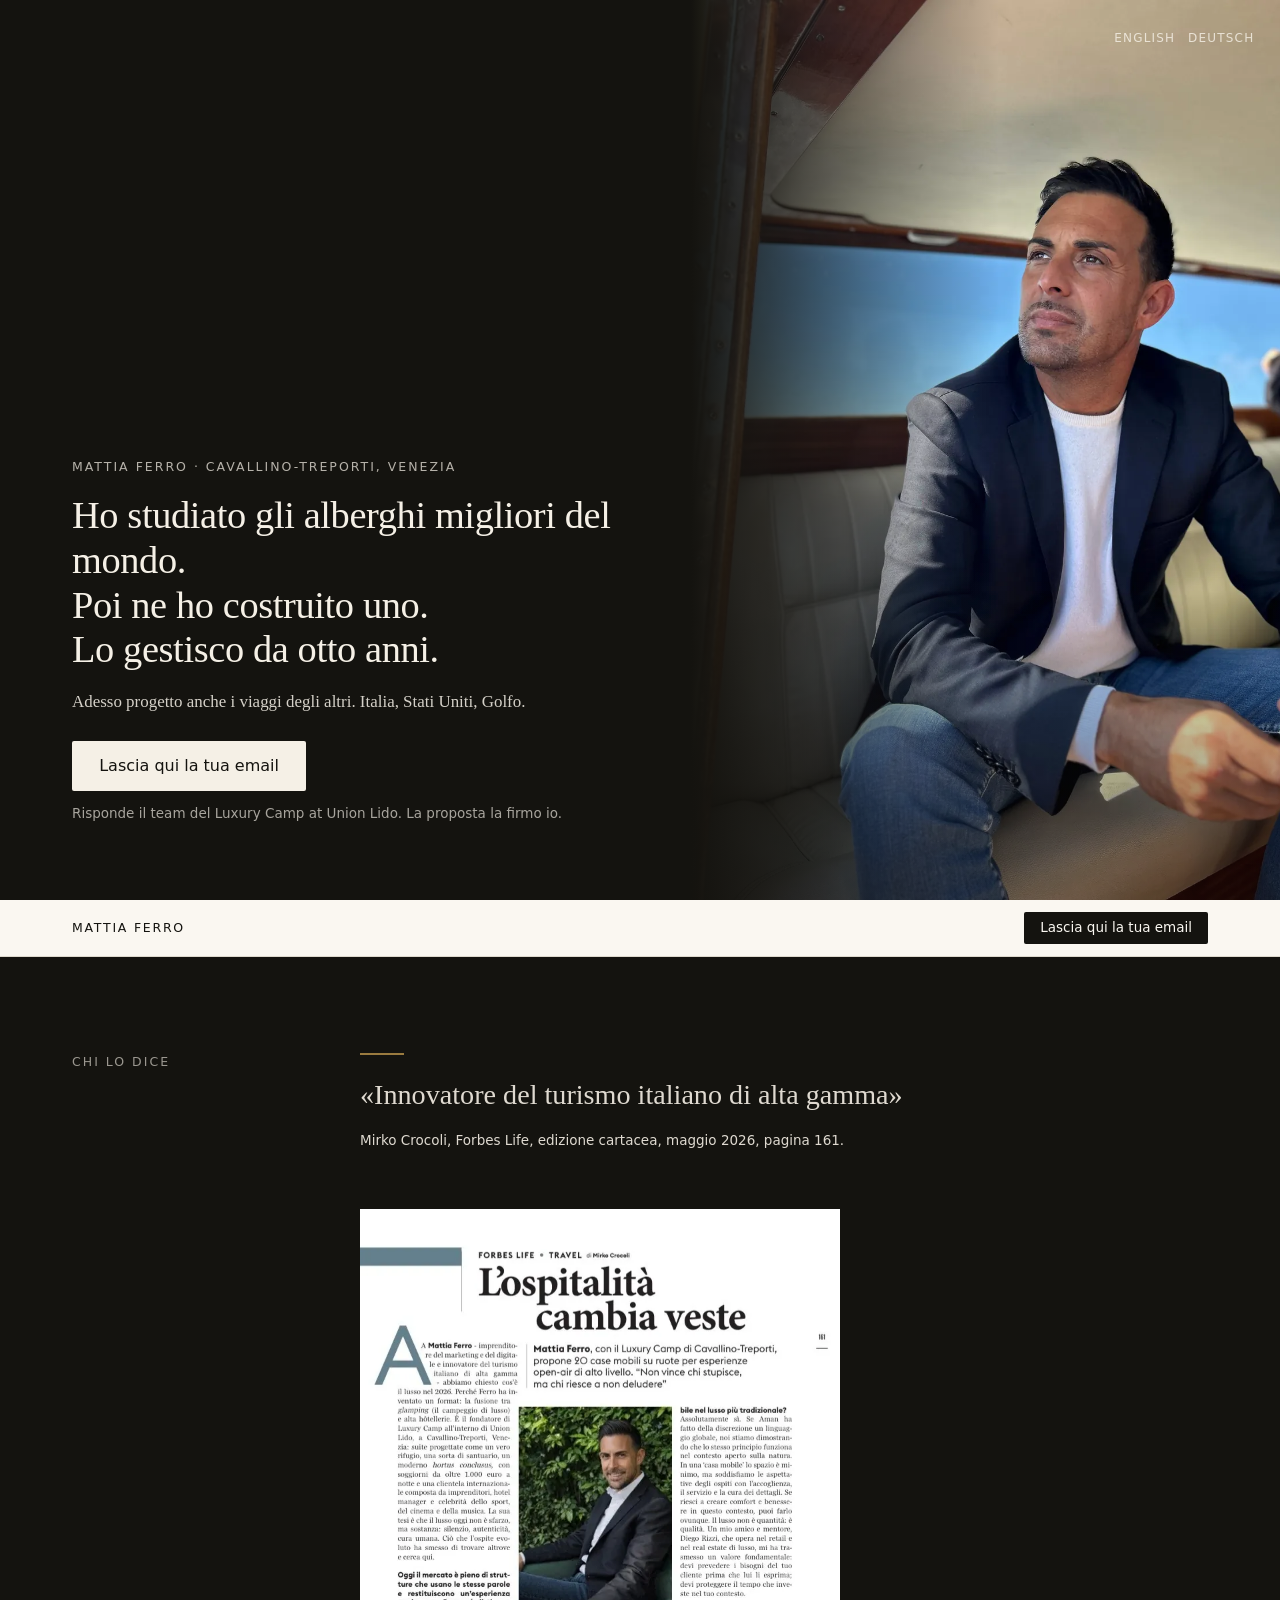
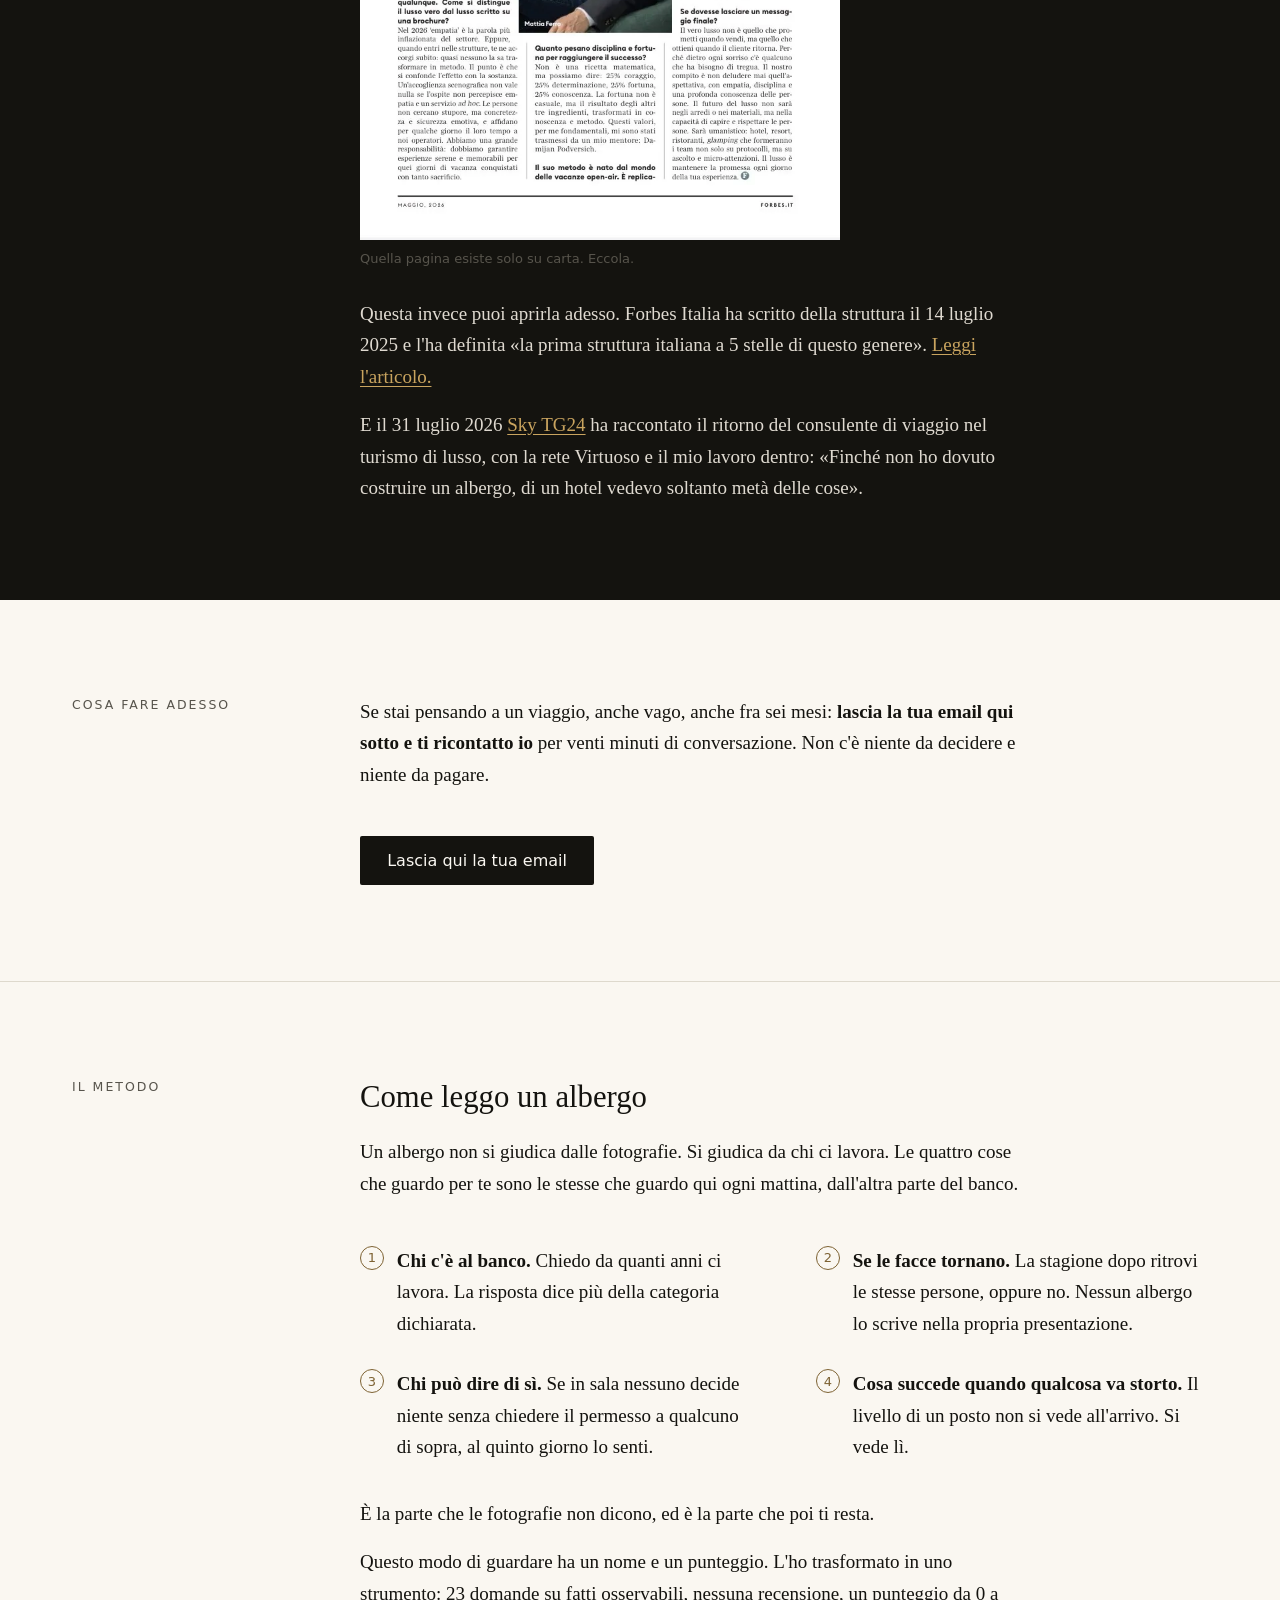
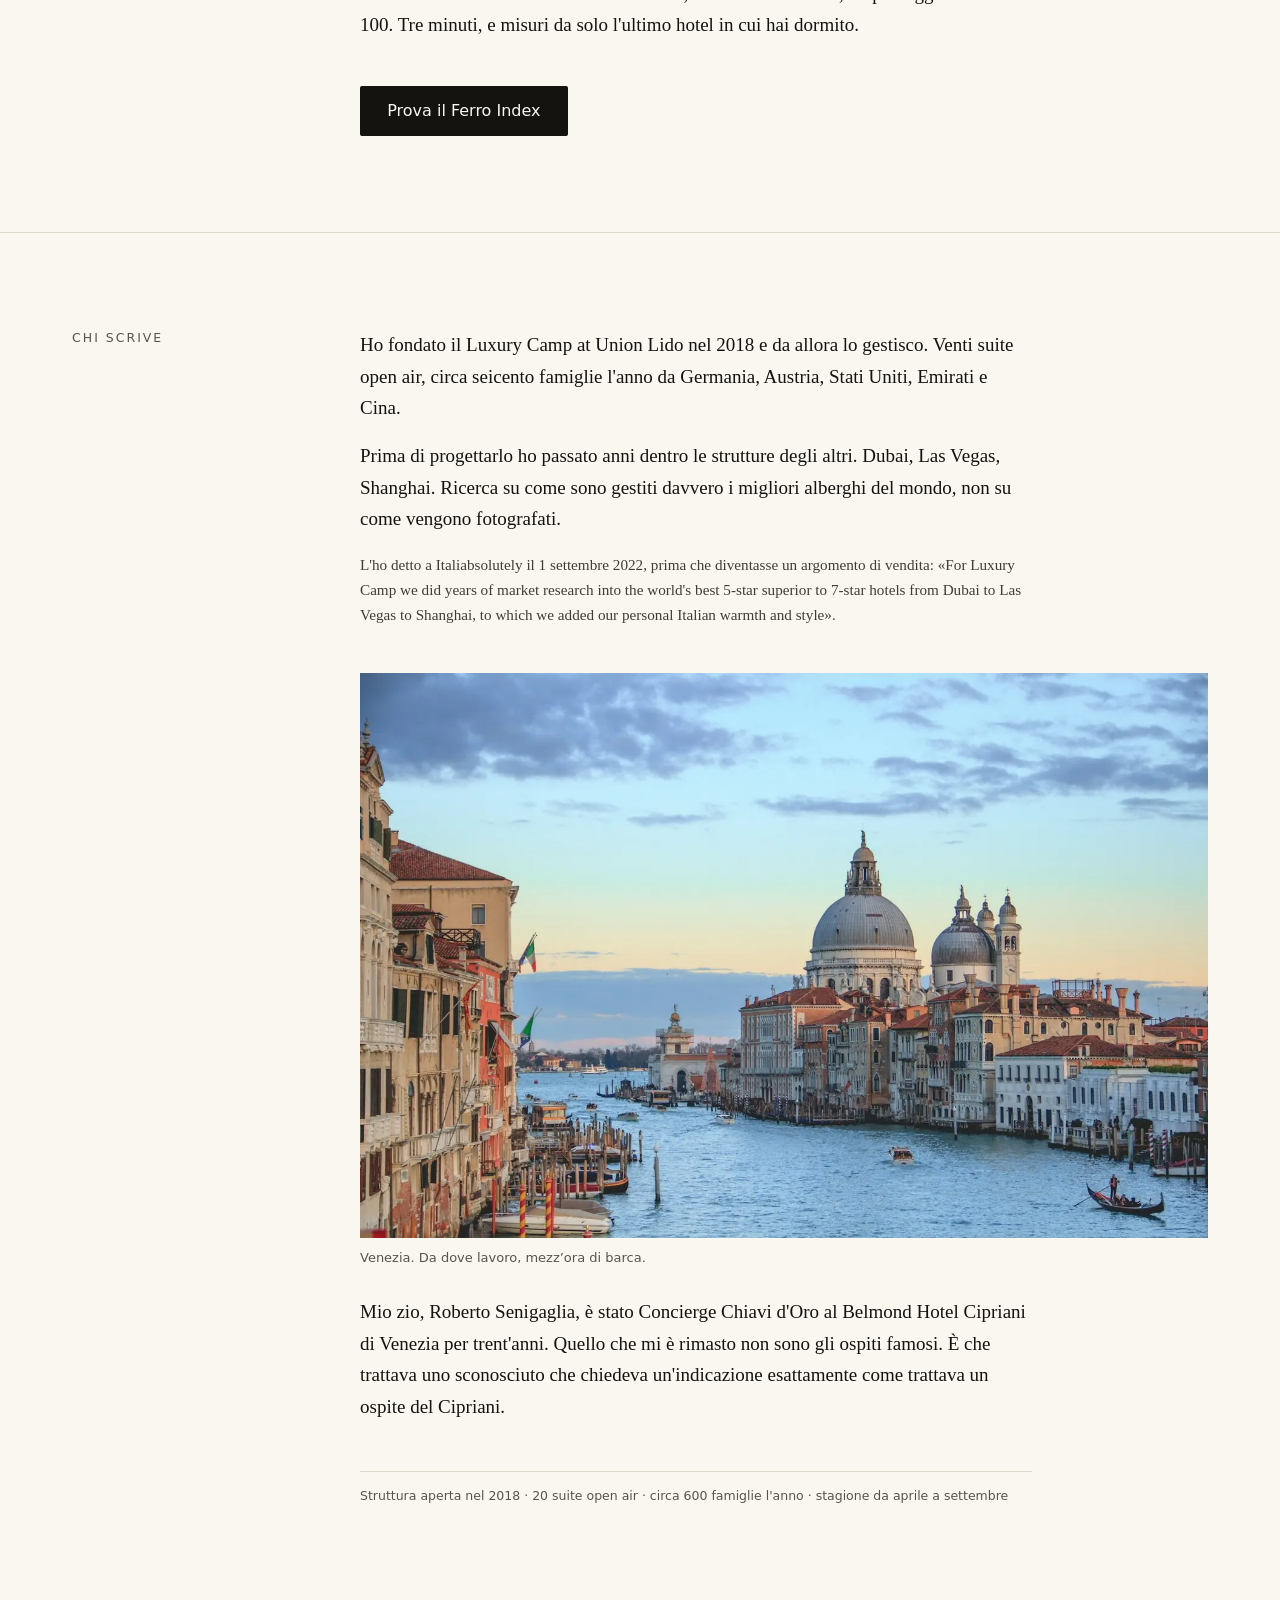
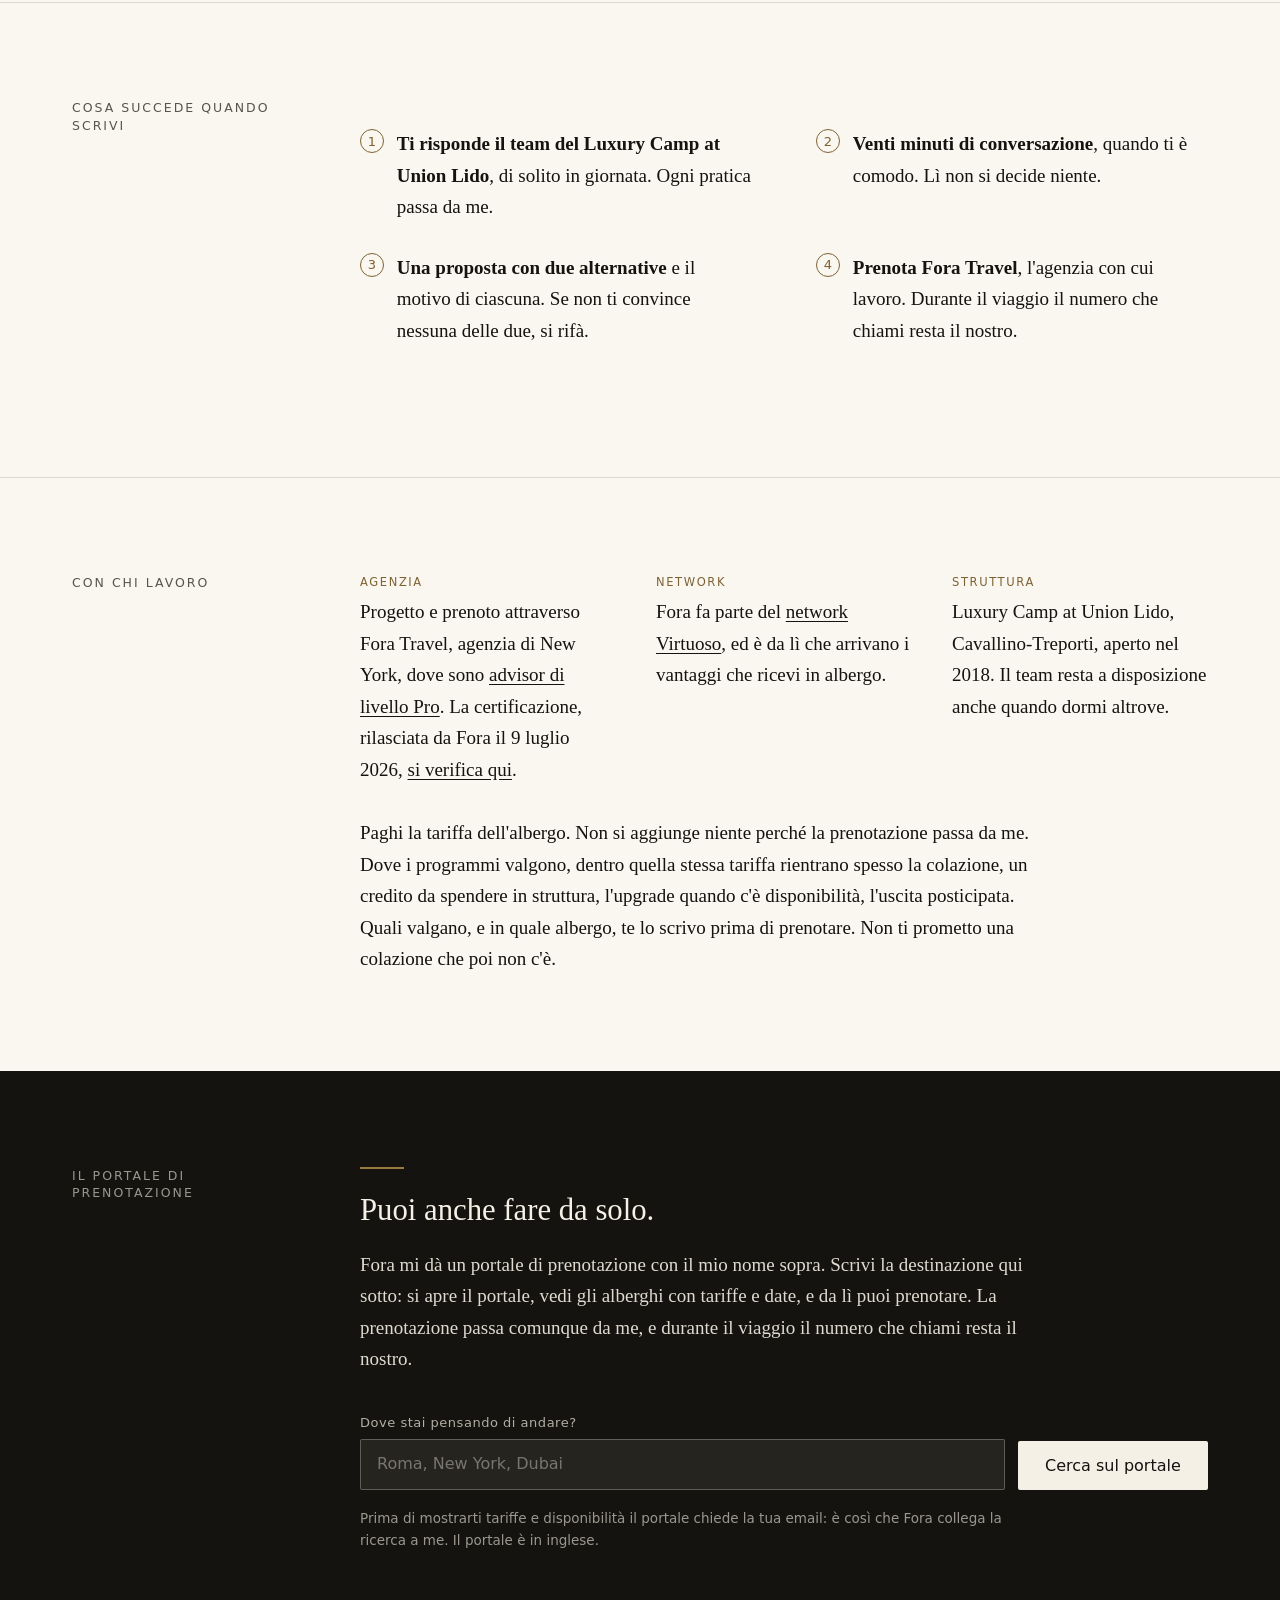
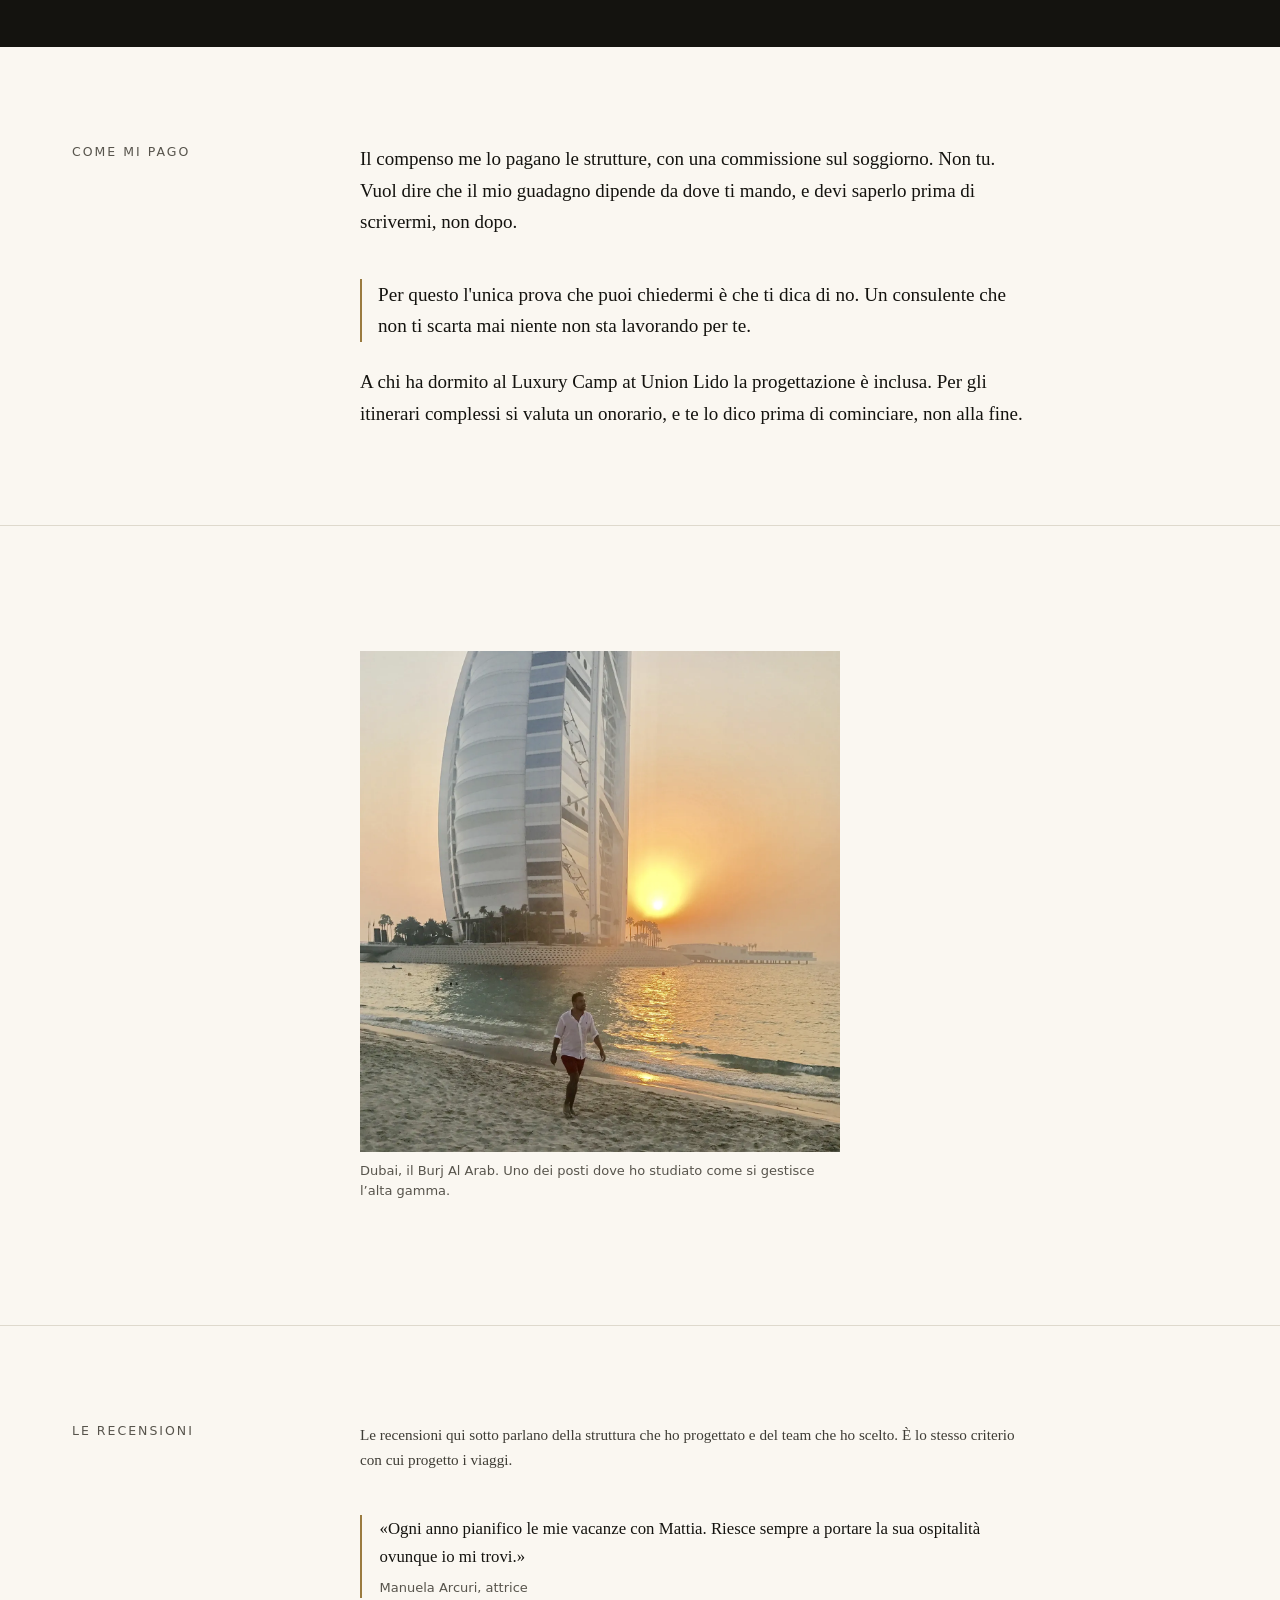
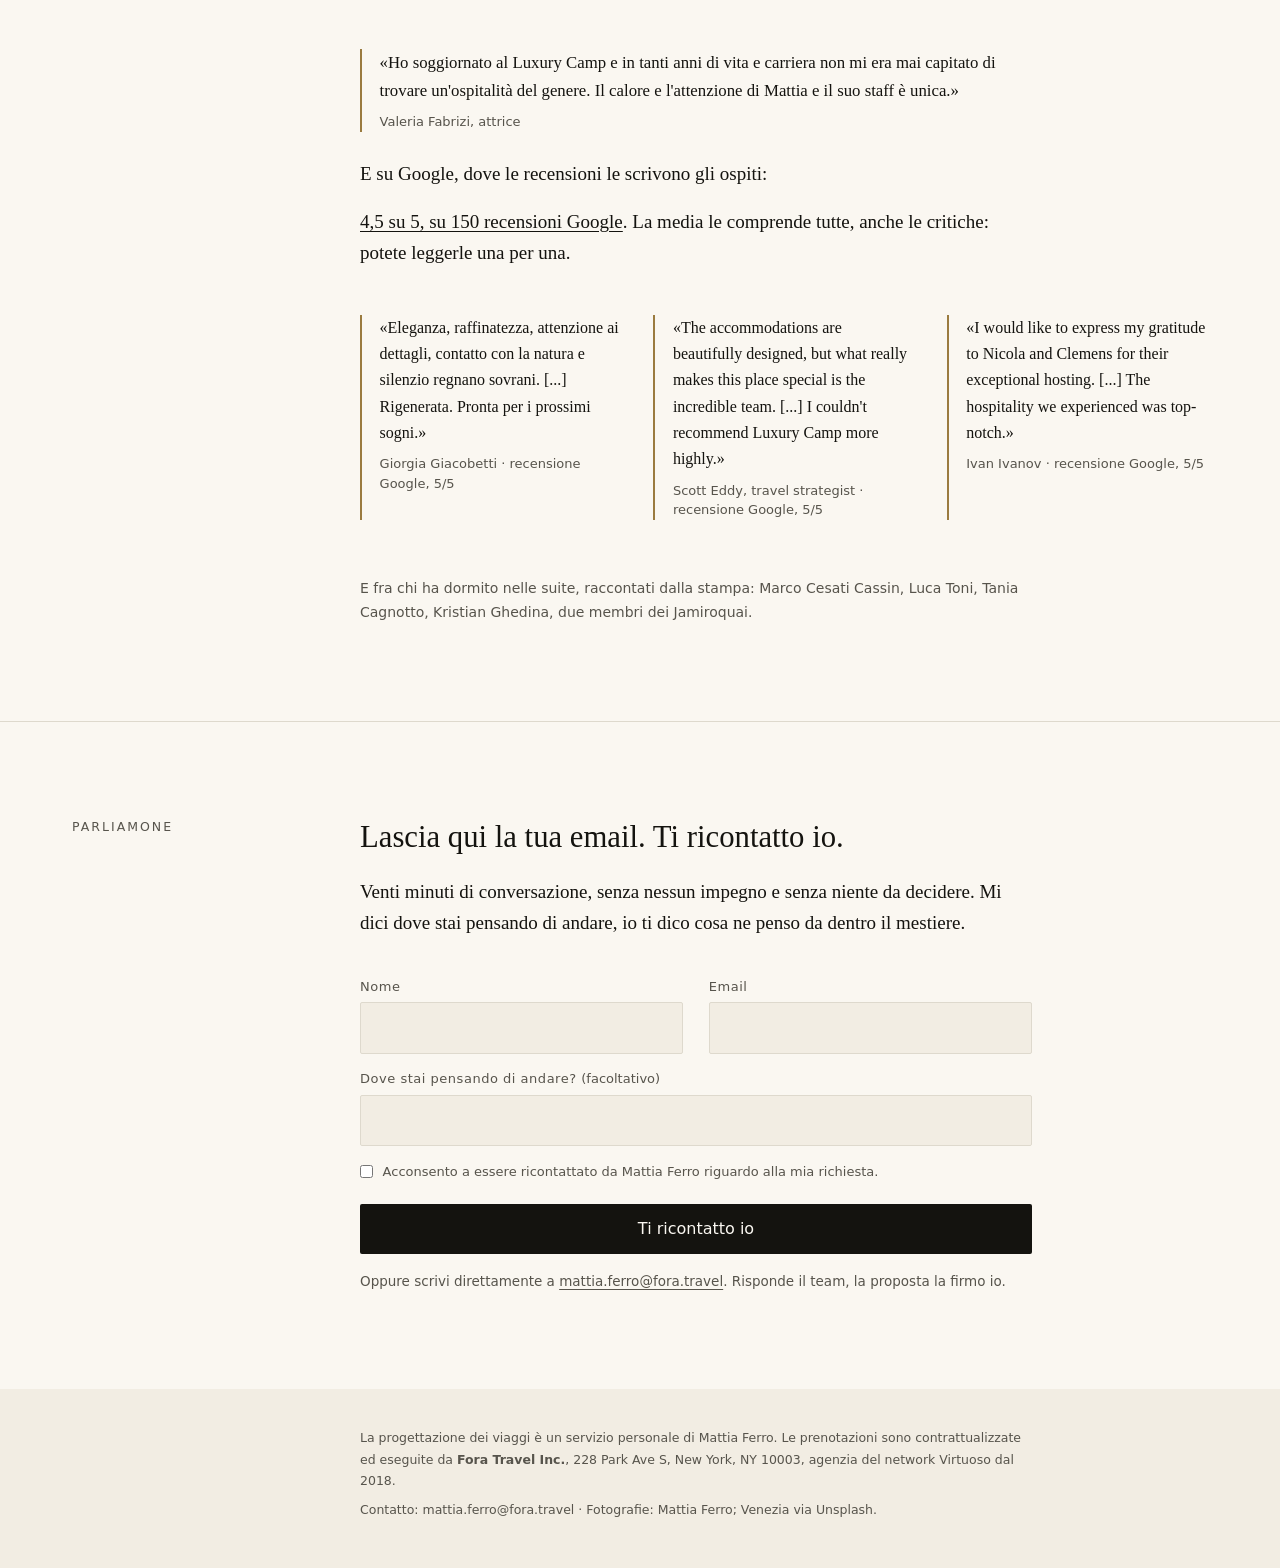
==== commit ad33af3c: "Layout desktop v2 a binario editoriale: contenitore 1216px, occhielli in colonna, bordo unico, foote" ====
--- a/index.html
+++ b/index.html
@@ -157,9 +157,9 @@
 .rev footer{font:400 13px/1.5 system-ui,sans-serif;color:var(--soft)}
 .nomi-riga{font:400 14px/1.7 system-ui,sans-serif;color:var(--soft);margin-top:1.8rem}
 .nomi{font-size:1.05rem;line-height:1.9;border-left:2px solid var(--brass);padding-left:1rem}
-footer{background:var(--bg-2);padding:2.4rem 0 3rem;
+body>footer{background:var(--bg-2);padding:2.4rem 0 3rem;
   font:400 12.5px/1.7 system-ui,sans-serif;color:var(--soft)}
-footer p{margin-bottom:.5rem}
+body>footer p{margin-bottom:.5rem}
 
 @media (min-width:46rem){
   body{font-size:18px}
@@ -178,29 +178,31 @@
 @media (min-width:64rem){
   :root{--nav-h:3.5rem}
   body{font-size:19px;line-height:1.66}
-  .sec,.band{padding:5.5rem 0}
+  .sec,.band{padding:6rem 0}
   .kicker{font-size:12.5px}
   h1{font-size:clamp(2.4rem,3vw,3.1rem)}
-  h2{font-size:clamp(1.7rem,2.2vw,2.1rem)}
-  .quote{font-size:clamp(1.6rem,2vw,2rem)}
+  h2{font-size:clamp(1.8rem,2.4vw,2.3rem);margin-bottom:1.2rem}
+  .quote{font-size:clamp(1.7rem,2.2vw,2.2rem)}
   .pull{font-size:1.2rem}
+  .hero-in{margin:0 auto;max-width:76rem;width:100%;padding:0 2.5rem 4.8rem}
   .hero-in h1{max-width:34rem}
-  .wrap{max-width:none;display:grid;grid-template-columns:1fr min(40rem,100%) 1fr;padding:0 2rem}
-  .wrap>*{grid-column:2}
-  .wrap>figure,.wrap>.steps,.wrap>.griglia,.wrap>.rev3{
-    grid-column:1/-1;width:min(var(--wl),100%);justify-self:center}
-  .wrap>figure.ritratto{grid-column:2;width:100%;max-width:30rem}
-  .wrap>.steps{display:grid;grid-template-columns:1fr 1fr;gap:1.5rem 3.5rem}
-  .steps li{margin-bottom:0}
-  .wrap>.griglia{display:grid;grid-template-columns:repeat(3,1fr);gap:2.5rem}
+  .wrap{max-width:76rem;display:grid;grid-template-columns:14rem 1fr;column-gap:4rem;align-items:start;padding:0 2.5rem}
+  .wrap>*{grid-column:2;max-width:42rem}
+  .wrap>.kicker{grid-column:1;grid-row:1/span 60;position:sticky;top:calc(var(--nav-h) + 2rem);margin-bottom:0;max-width:none}
+  .wrap>figure,.wrap>.steps,.wrap>.griglia,.wrap>.rev3,.wrap>.form{max-width:none}
+  .wrap>figure.ritratto{max-width:30rem}
+  .wrap>.steps{display:grid;grid-template-columns:1fr 1fr;gap:1.8rem 4rem;margin:1.8rem 0 2.2rem}
+  .steps li{margin-bottom:0;padding-left:2.3rem}
+  .wrap>.griglia{display:grid;grid-template-columns:repeat(3,1fr);gap:2.5rem;margin-bottom:2rem}
   .griglia .blk{margin-bottom:0}
-  .wrap>.rev3{display:grid;grid-template-columns:repeat(3,1fr);gap:2rem;margin:1.6rem 0}
+  .wrap>.rev3{display:grid;grid-template-columns:repeat(3,1fr);gap:2rem;margin:1.8rem 0}
   .rev3 .rev{margin:0}
   .rev3 .rev p{font-size:1rem}
-  #contatto .form{display:grid;grid-template-columns:1fr 1fr;column-gap:1.4rem}
+  #contatto .form{display:grid;grid-template-columns:1fr 1fr;column-gap:1.6rem;max-width:42rem}
   #contatto .form>*{grid-column:1/-1}
   #contatto .form>label:nth-of-type(1){grid-column:1}
   #contatto .form>label:nth-of-type(2){grid-column:2}
+  .topbar-in{max-width:76rem;padding:0 2.5rem}
 }
 </style>
 </head>
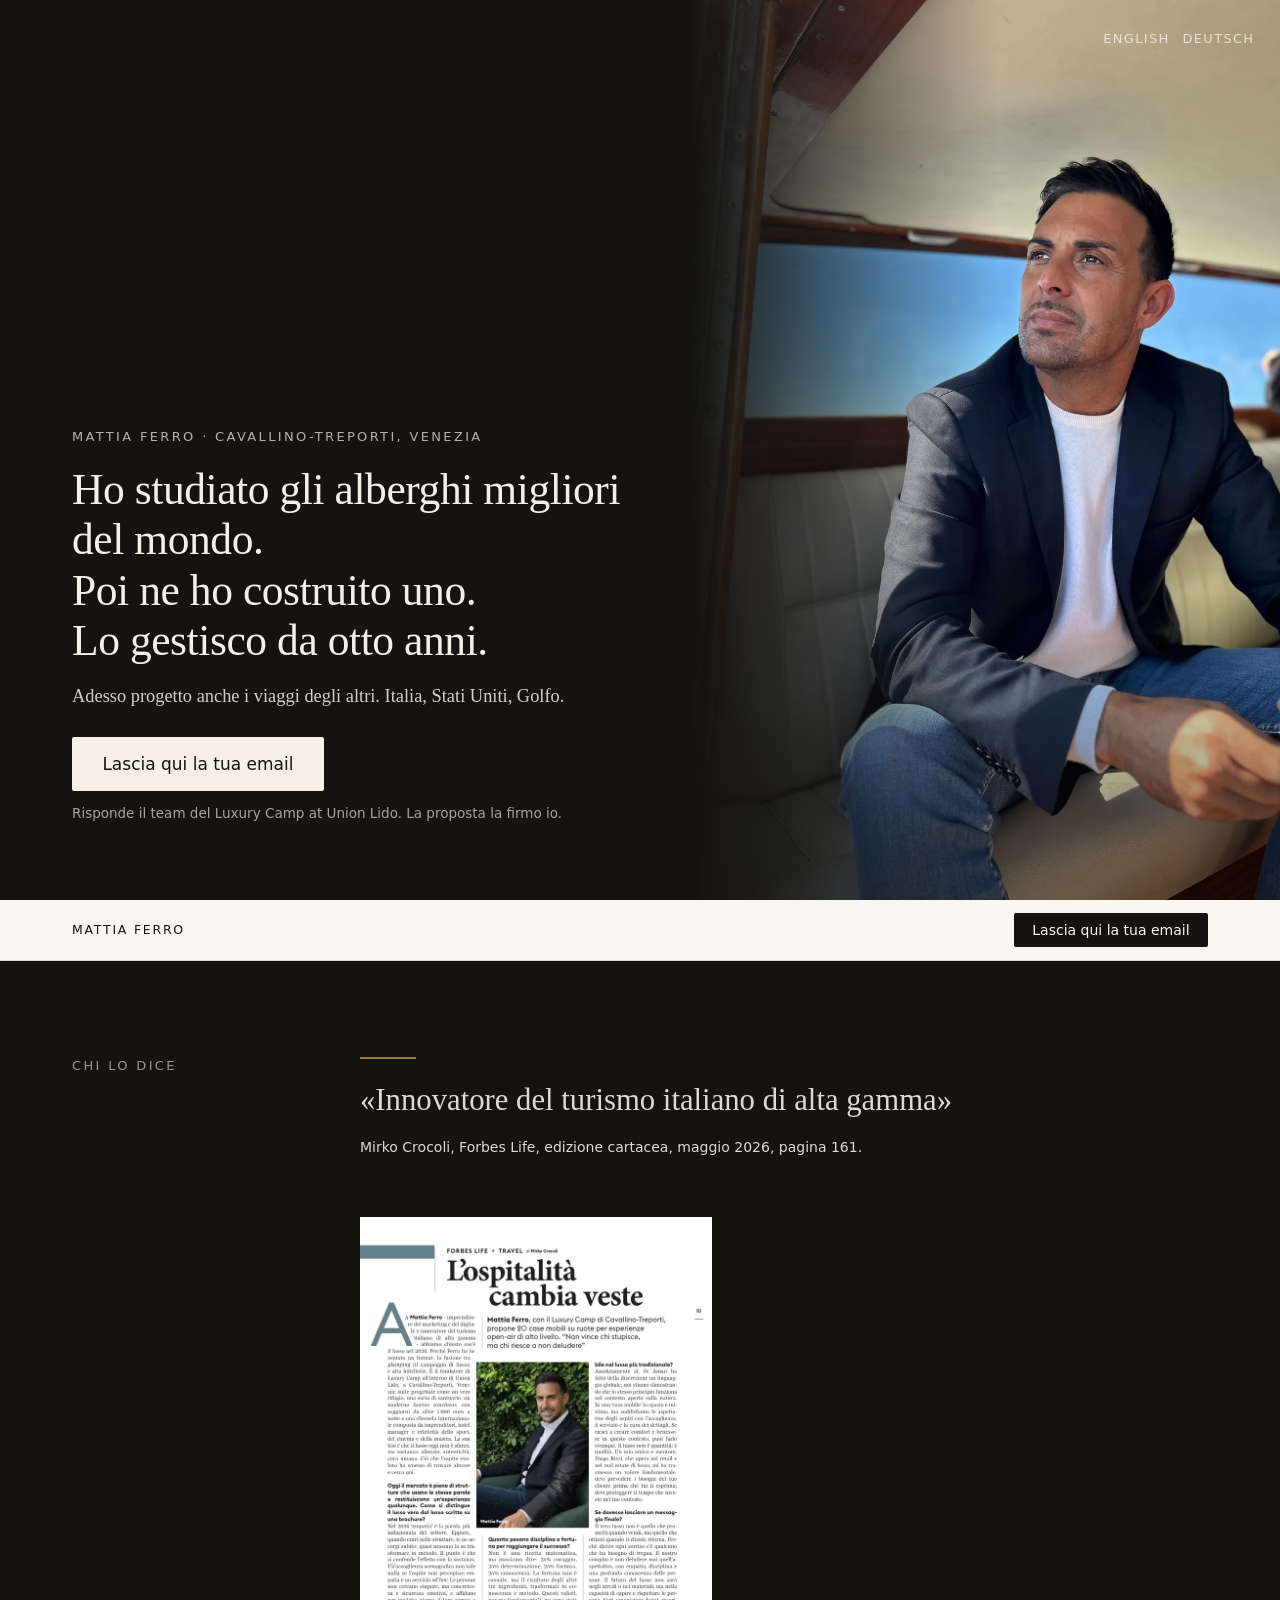
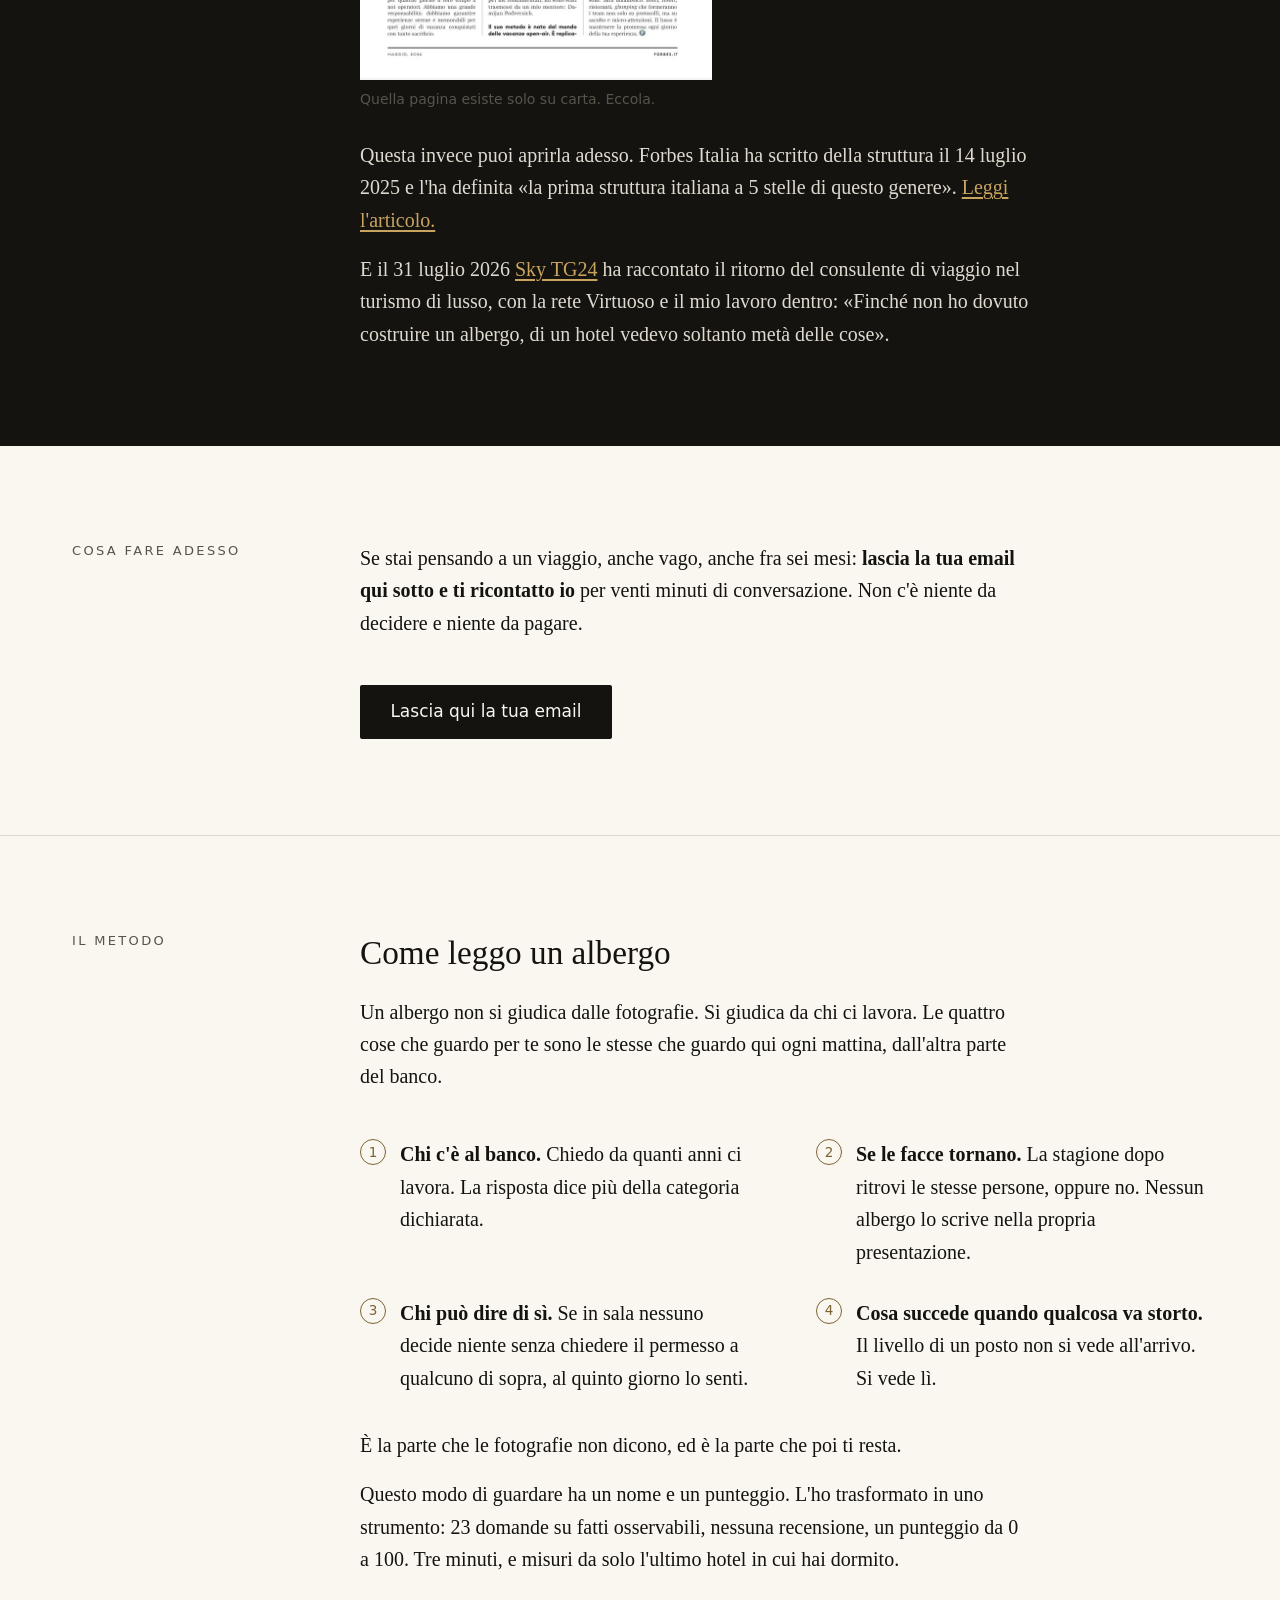
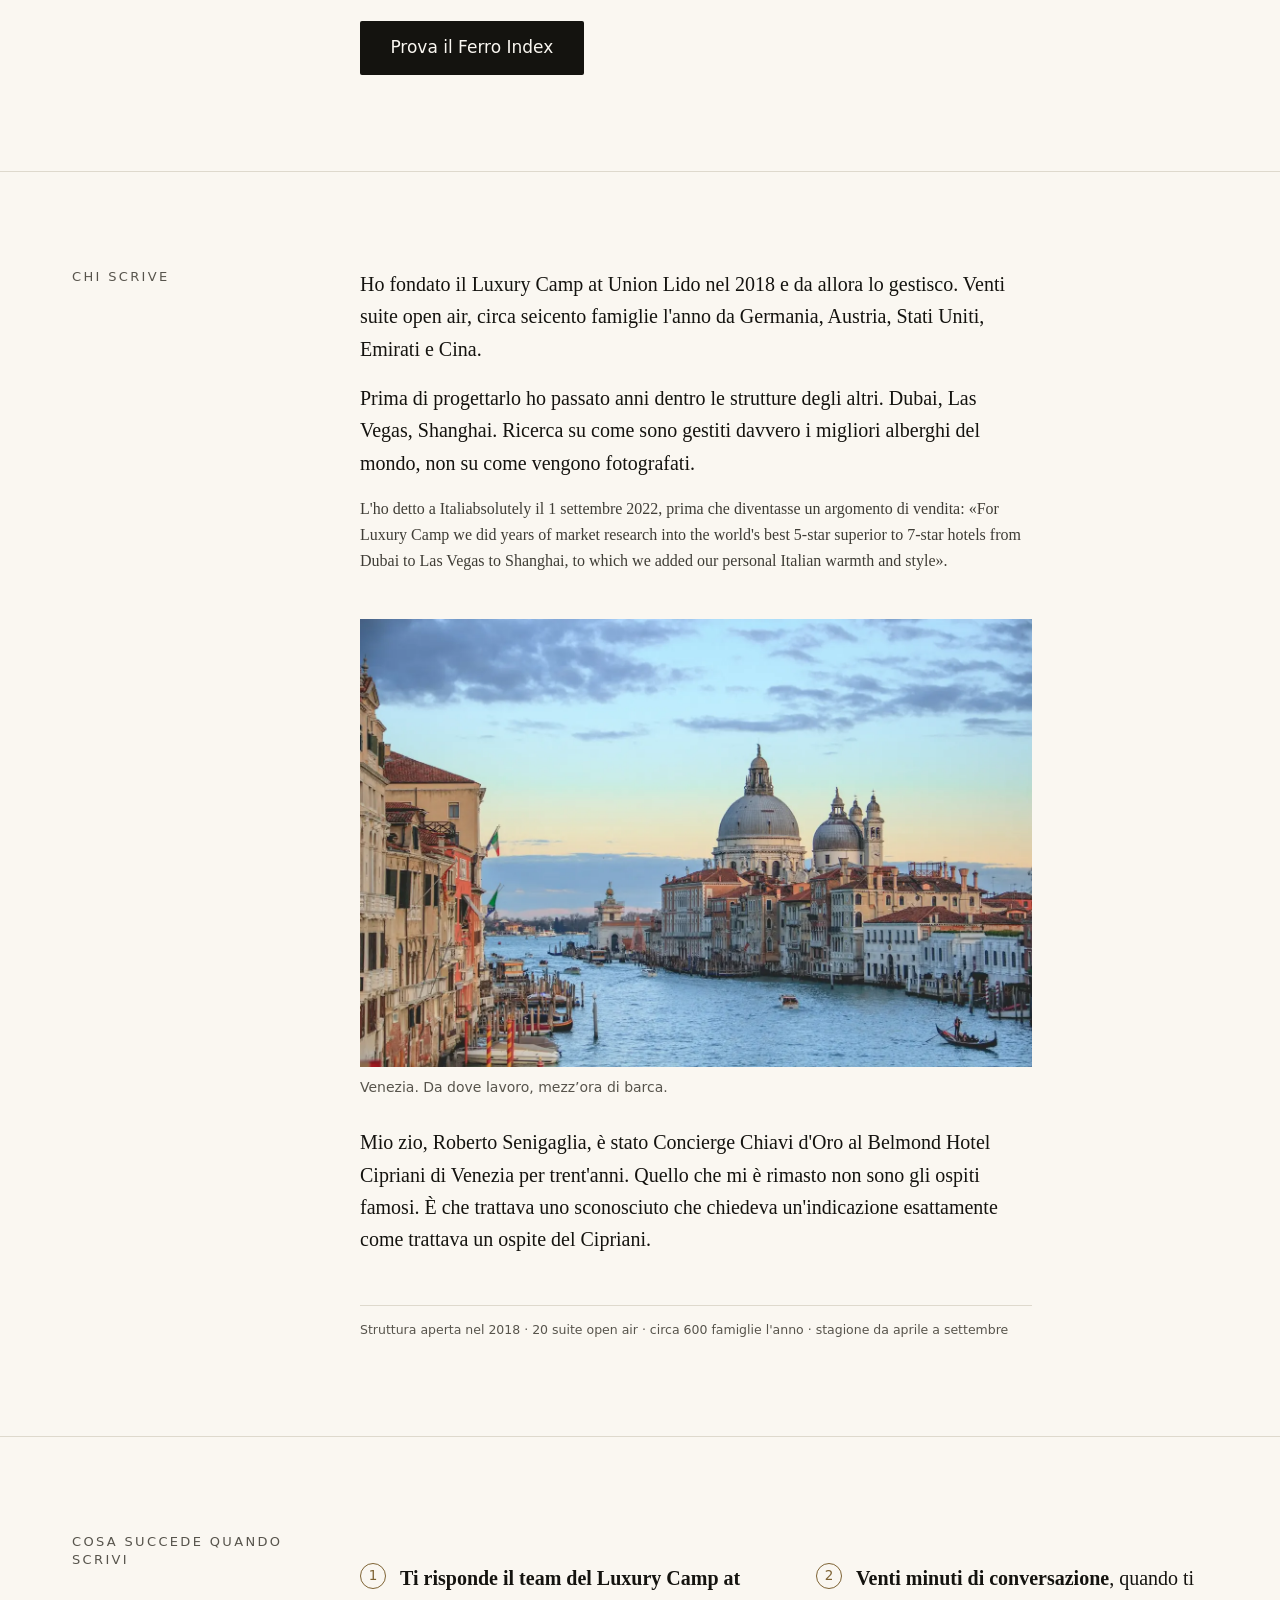
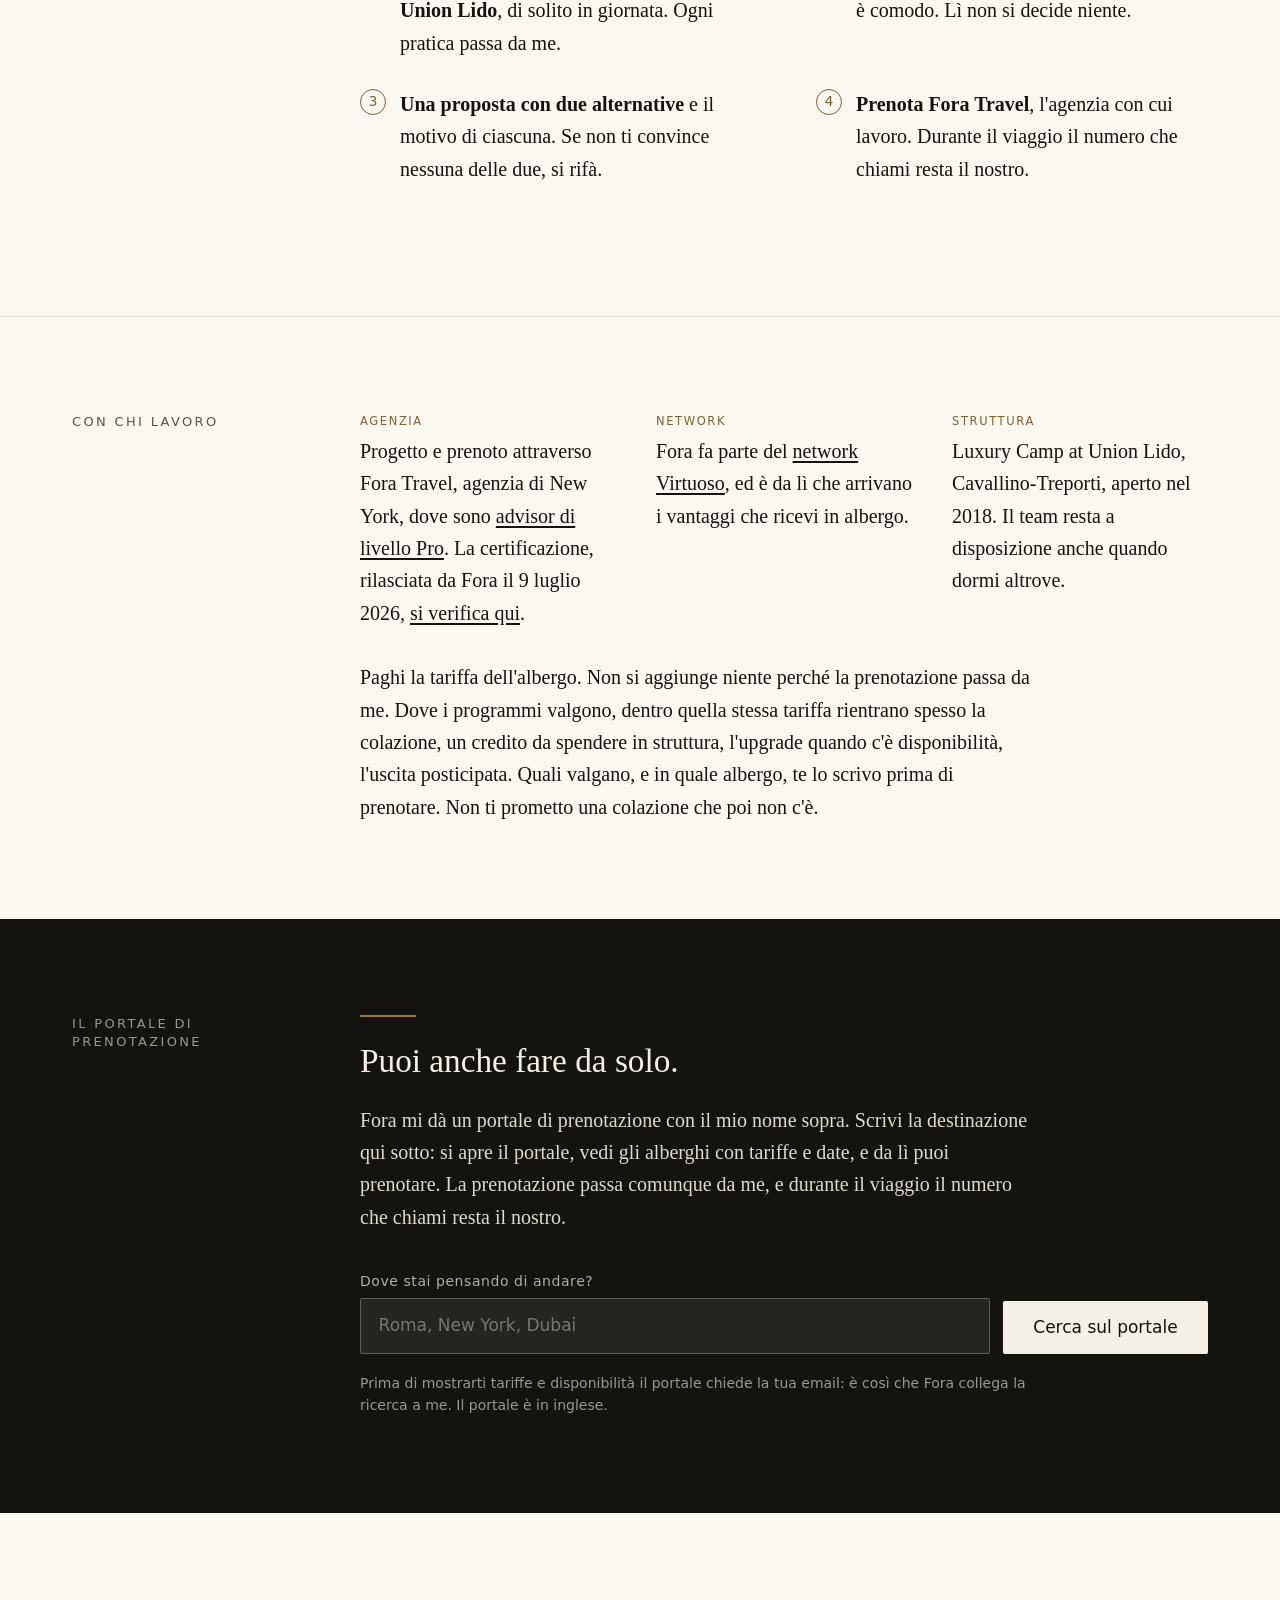
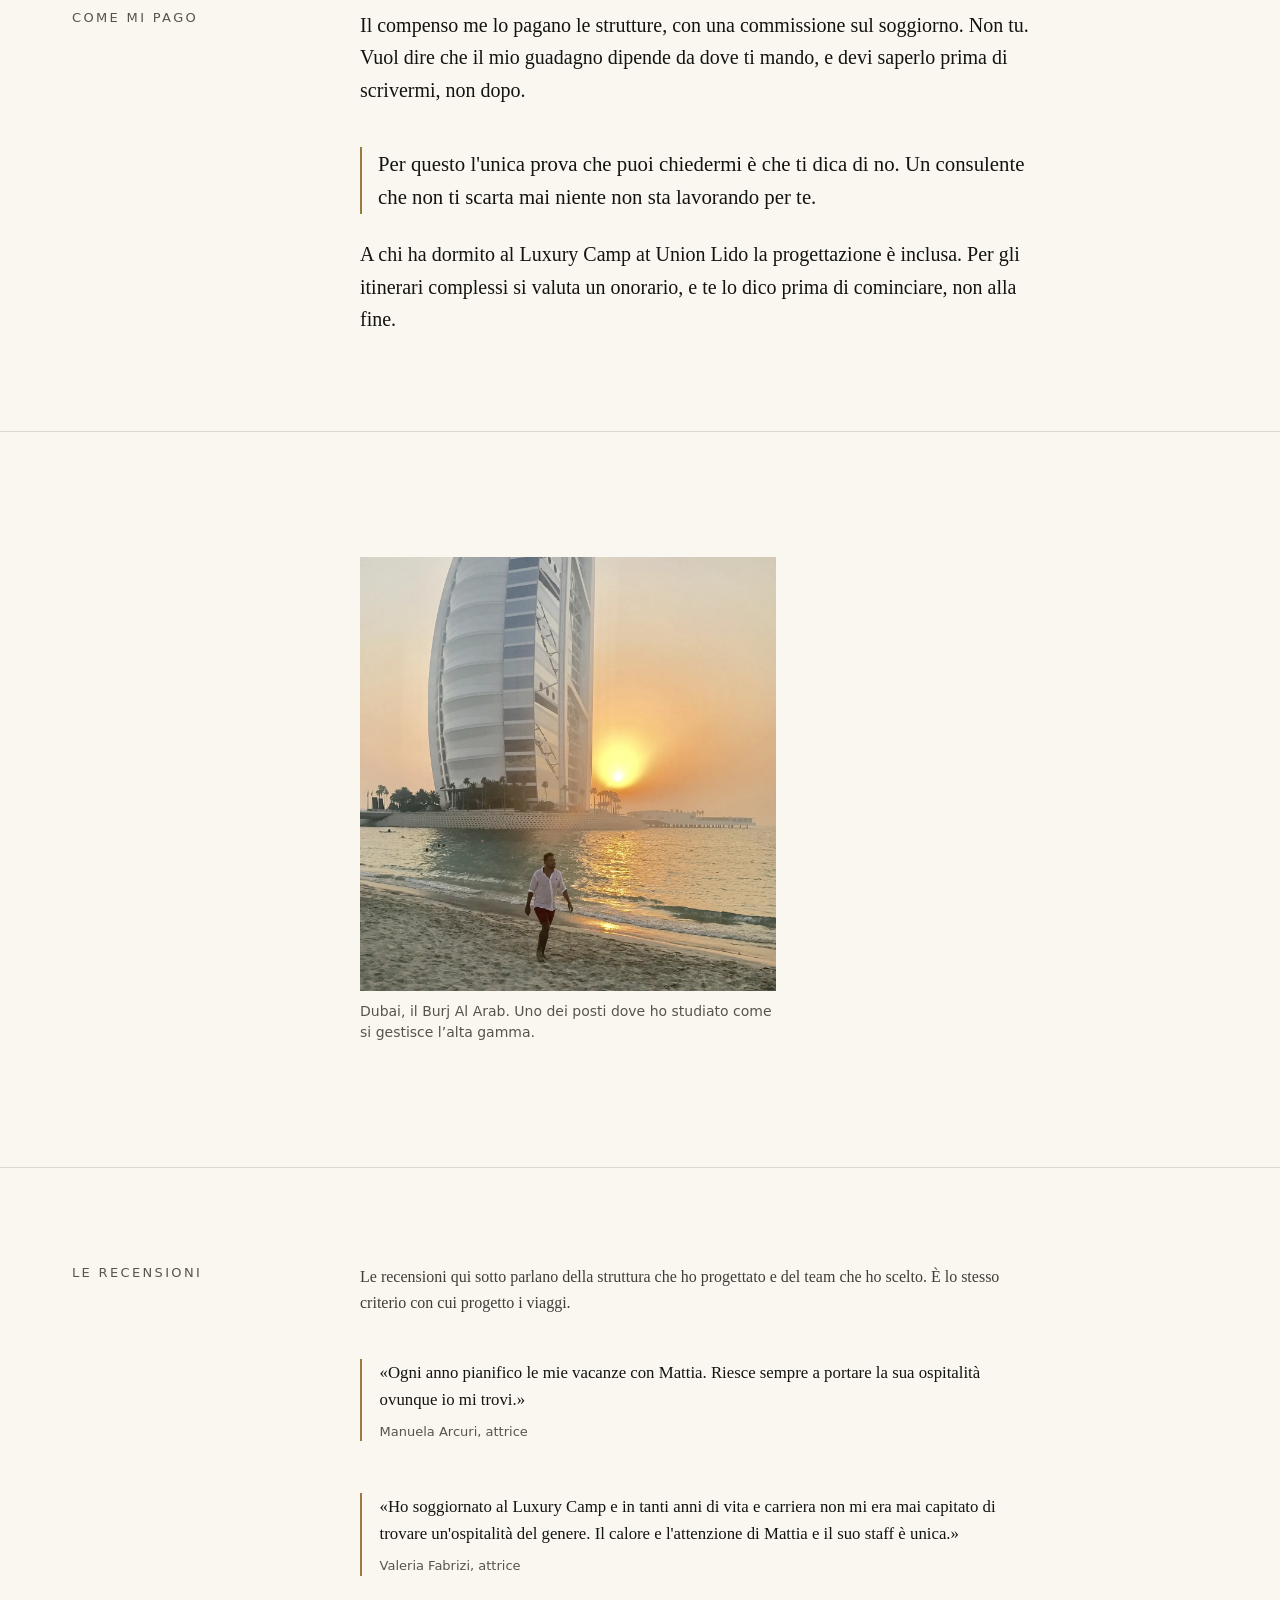
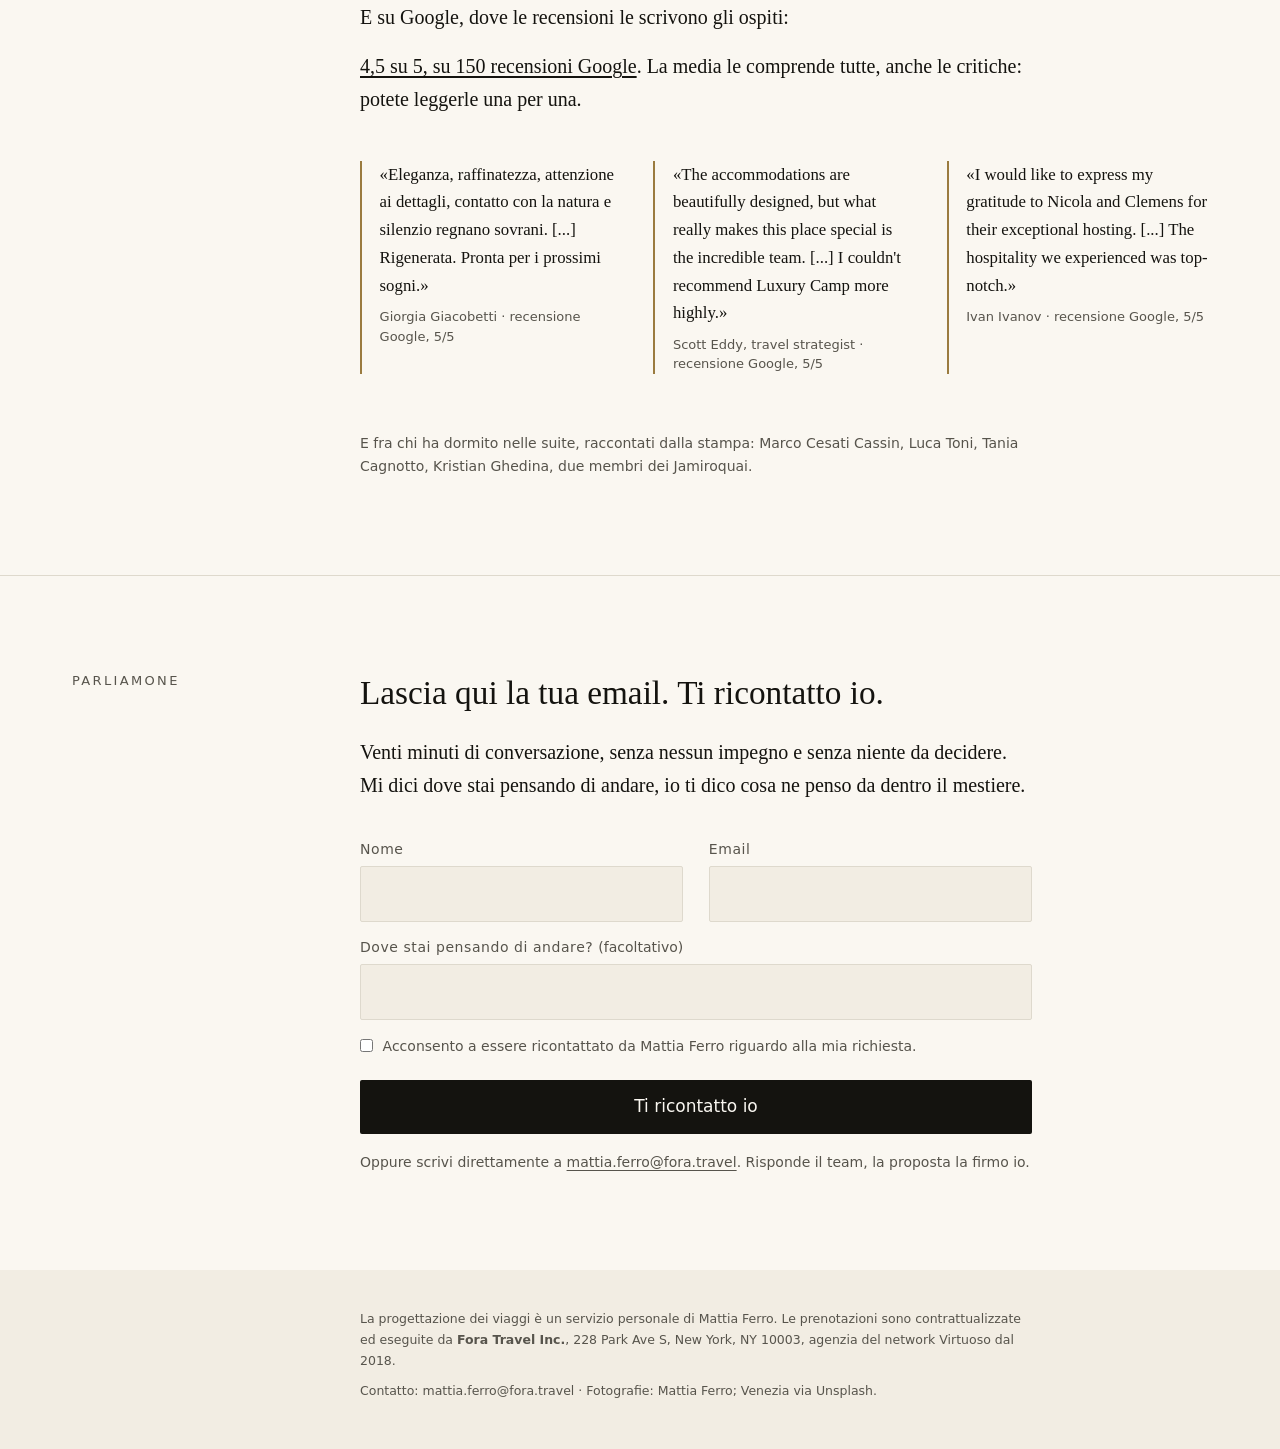
==== commit 0915aca6: "Desktop: scala tipografica maggiorata (body 20px), Forbes a dimensione nativa retina, Venezia ridime" ====
--- a/index.html
+++ b/index.html
@@ -176,33 +176,45 @@
 }
 
 @media (min-width:64rem){
-  :root{--nav-h:3.5rem}
-  body{font-size:19px;line-height:1.66}
+  :root{--nav-h:3.75rem}
+  body{font-size:20px;line-height:1.62}
   .sec,.band{padding:6rem 0}
-  .kicker{font-size:12.5px}
-  h1{font-size:clamp(2.4rem,3vw,3.1rem)}
-  h2{font-size:clamp(1.8rem,2.4vw,2.3rem);margin-bottom:1.2rem}
-  .quote{font-size:clamp(1.7rem,2.2vw,2.2rem)}
-  .pull{font-size:1.2rem}
+  .kicker{font-size:13px;letter-spacing:.18em}
+  h1{font-size:clamp(2.6rem,3.4vw,3.4rem)}
+  h2{font-size:clamp(2rem,2.6vw,2.5rem);margin-bottom:1.4rem}
+  .quote{font-size:clamp(1.9rem,2.4vw,2.4rem)}
+  .pull{font-size:1.3rem}
+  .attrib,.note,figcaption{font-size:14px}
+  .src{font-size:1rem}
+  .rule-brass{width:56px}
+  .lang a{font-size:13px}
   .hero-in{margin:0 auto;max-width:76rem;width:100%;padding:0 2.5rem 4.8rem}
-  .hero-in h1{max-width:34rem}
+  .hero-in h1{max-width:36rem}
+  .hero-sub{font-size:1.15rem}
+  .cta{font-size:17px;padding:1.15rem 1.9rem}
+  .form label{font-size:14px}
+  .form input[type=text],.form input[type=email]{font-size:17px;padding:.95rem 1.1rem}
   .wrap{max-width:76rem;display:grid;grid-template-columns:14rem 1fr;column-gap:4rem;align-items:start;padding:0 2.5rem}
   .wrap>*{grid-column:2;max-width:42rem}
   .wrap>.kicker{grid-column:1;grid-row:1/span 60;position:sticky;top:calc(var(--nav-h) + 2rem);margin-bottom:0;max-width:none}
-  .wrap>figure,.wrap>.steps,.wrap>.griglia,.wrap>.rev3,.wrap>.form{max-width:none}
-  .wrap>figure.ritratto{max-width:30rem}
+  .wrap>.steps,.wrap>.griglia,.wrap>.rev3,.wrap>.form{max-width:none}
+  .wrap>figure{max-width:42rem}
+  .wrap>figure.ritratto{max-width:26rem}
+  .band .wrap>figure.ritratto{max-width:22rem}
   .wrap>.steps{display:grid;grid-template-columns:1fr 1fr;gap:1.8rem 4rem;margin:1.8rem 0 2.2rem}
-  .steps li{margin-bottom:0;padding-left:2.3rem}
+  .steps li{margin-bottom:0;padding-left:2.5rem}
+  .steps li::before{width:24px;height:24px;font-size:13.5px}
   .wrap>.griglia{display:grid;grid-template-columns:repeat(3,1fr);gap:2.5rem;margin-bottom:2rem}
   .griglia .blk{margin-bottom:0}
   .wrap>.rev3{display:grid;grid-template-columns:repeat(3,1fr);gap:2rem;margin:1.8rem 0}
   .rev3 .rev{margin:0}
-  .rev3 .rev p{font-size:1rem}
+  .rev3 .rev p{font-size:1.05rem}
   #contatto .form{display:grid;grid-template-columns:1fr 1fr;column-gap:1.6rem;max-width:42rem}
   #contatto .form>*{grid-column:1/-1}
   #contatto .form>label:nth-of-type(1){grid-column:1}
   #contatto .form>label:nth-of-type(2){grid-column:2}
   .topbar-in{max-width:76rem;padding:0 2.5rem}
+  .topbar .cta{font-size:14px;padding:.65rem 1.15rem}
 }
 </style>
 </head>
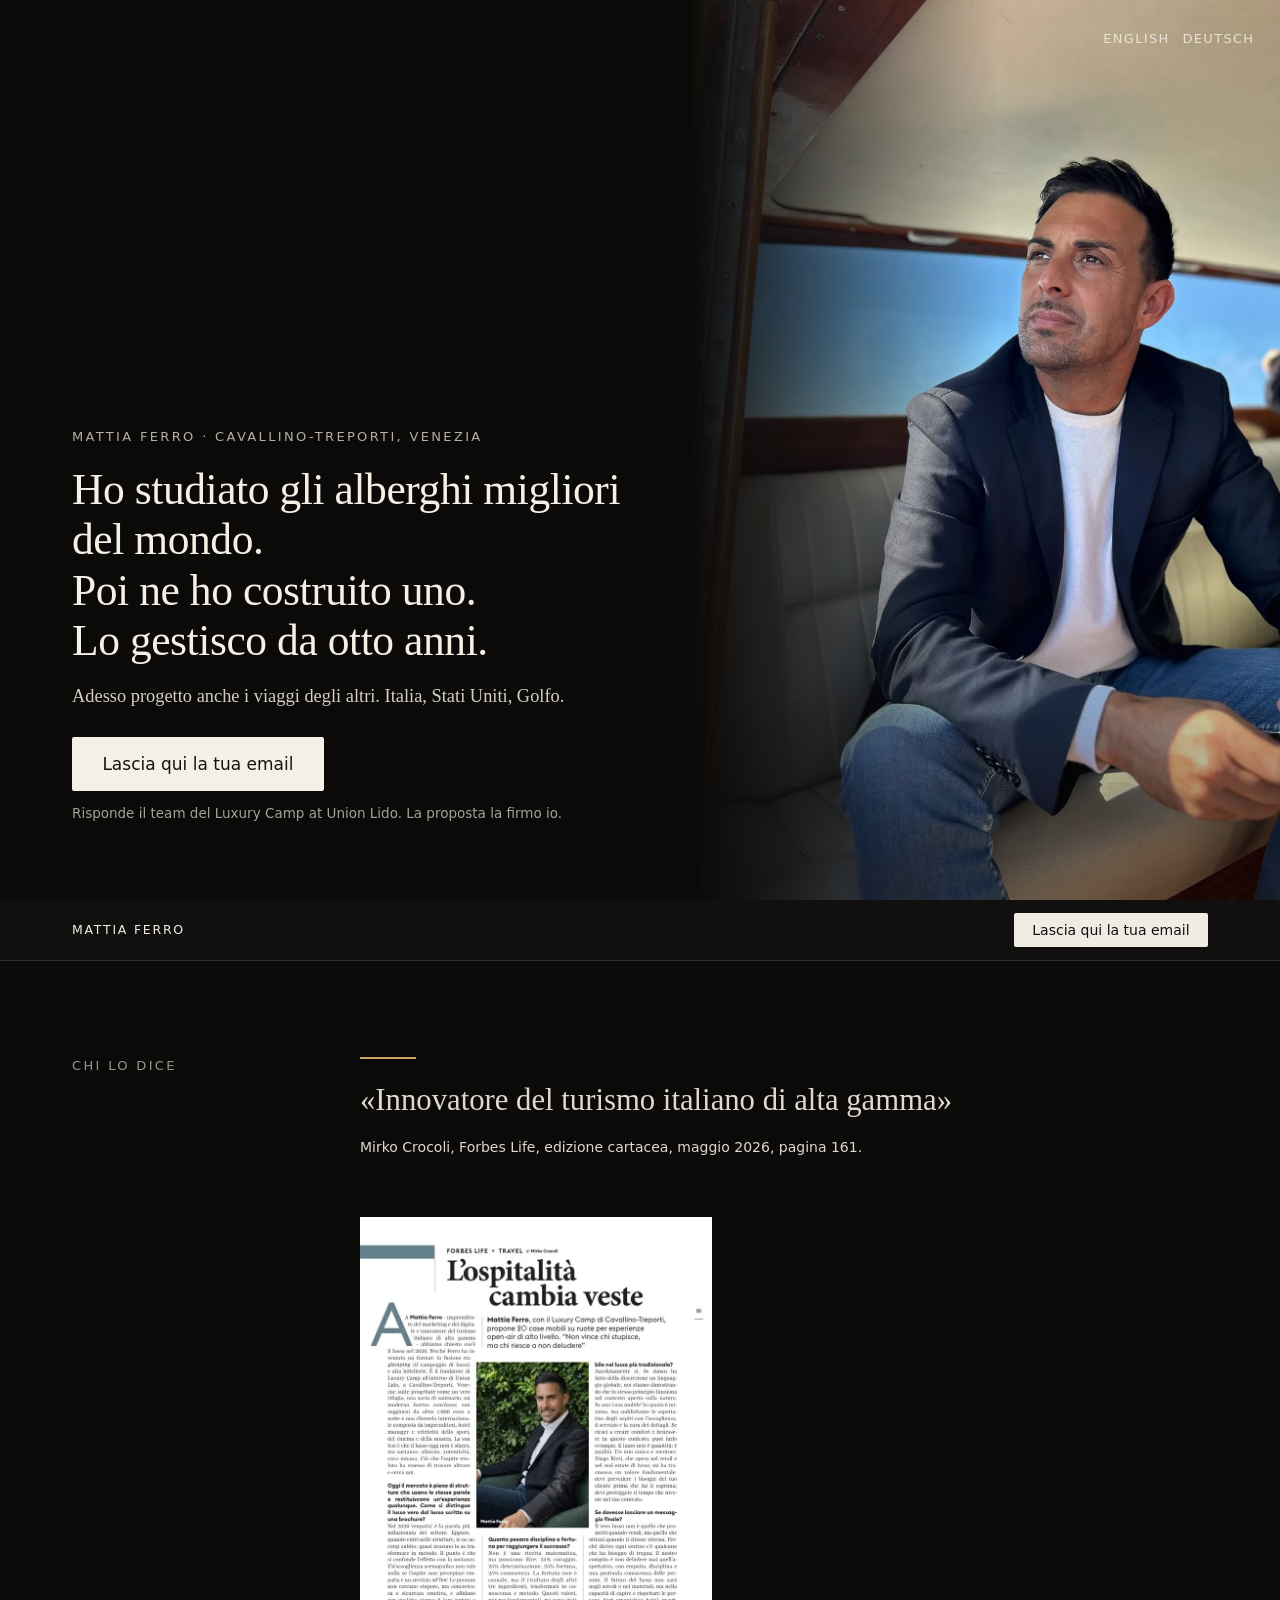
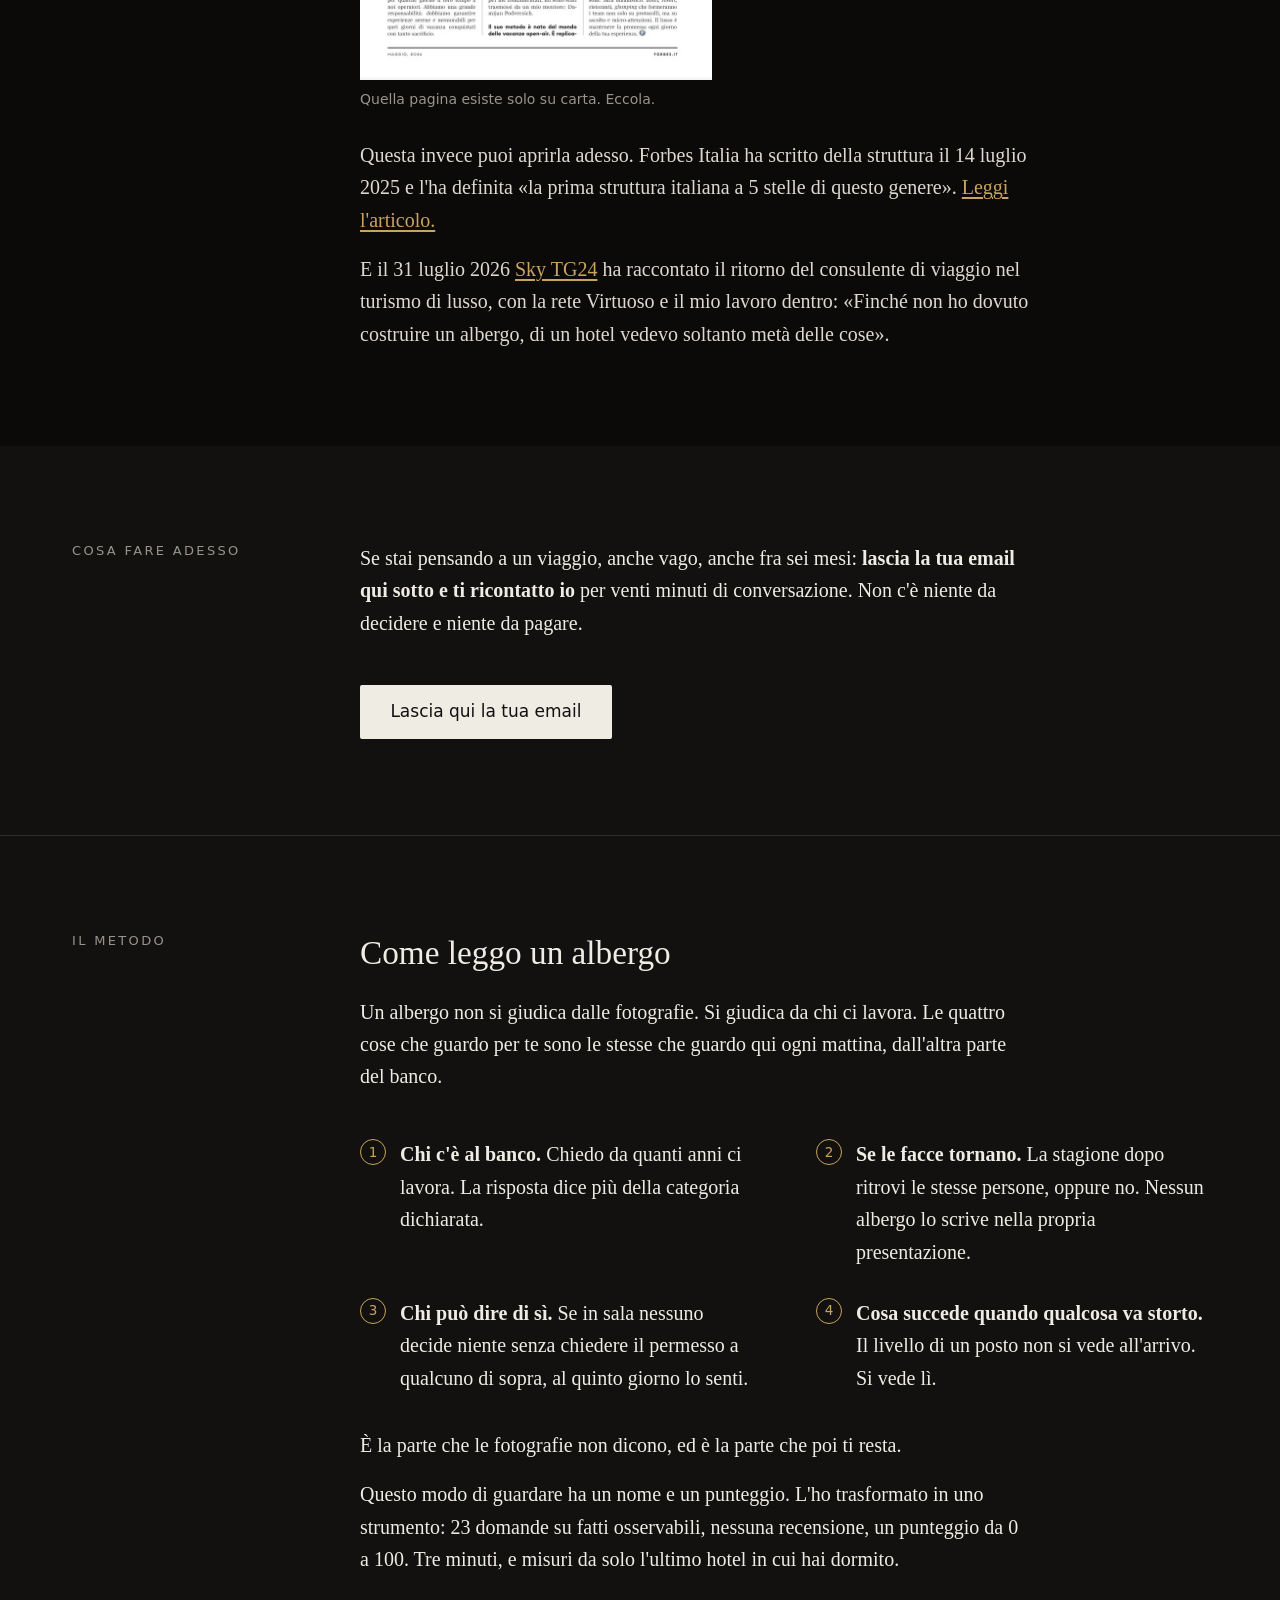
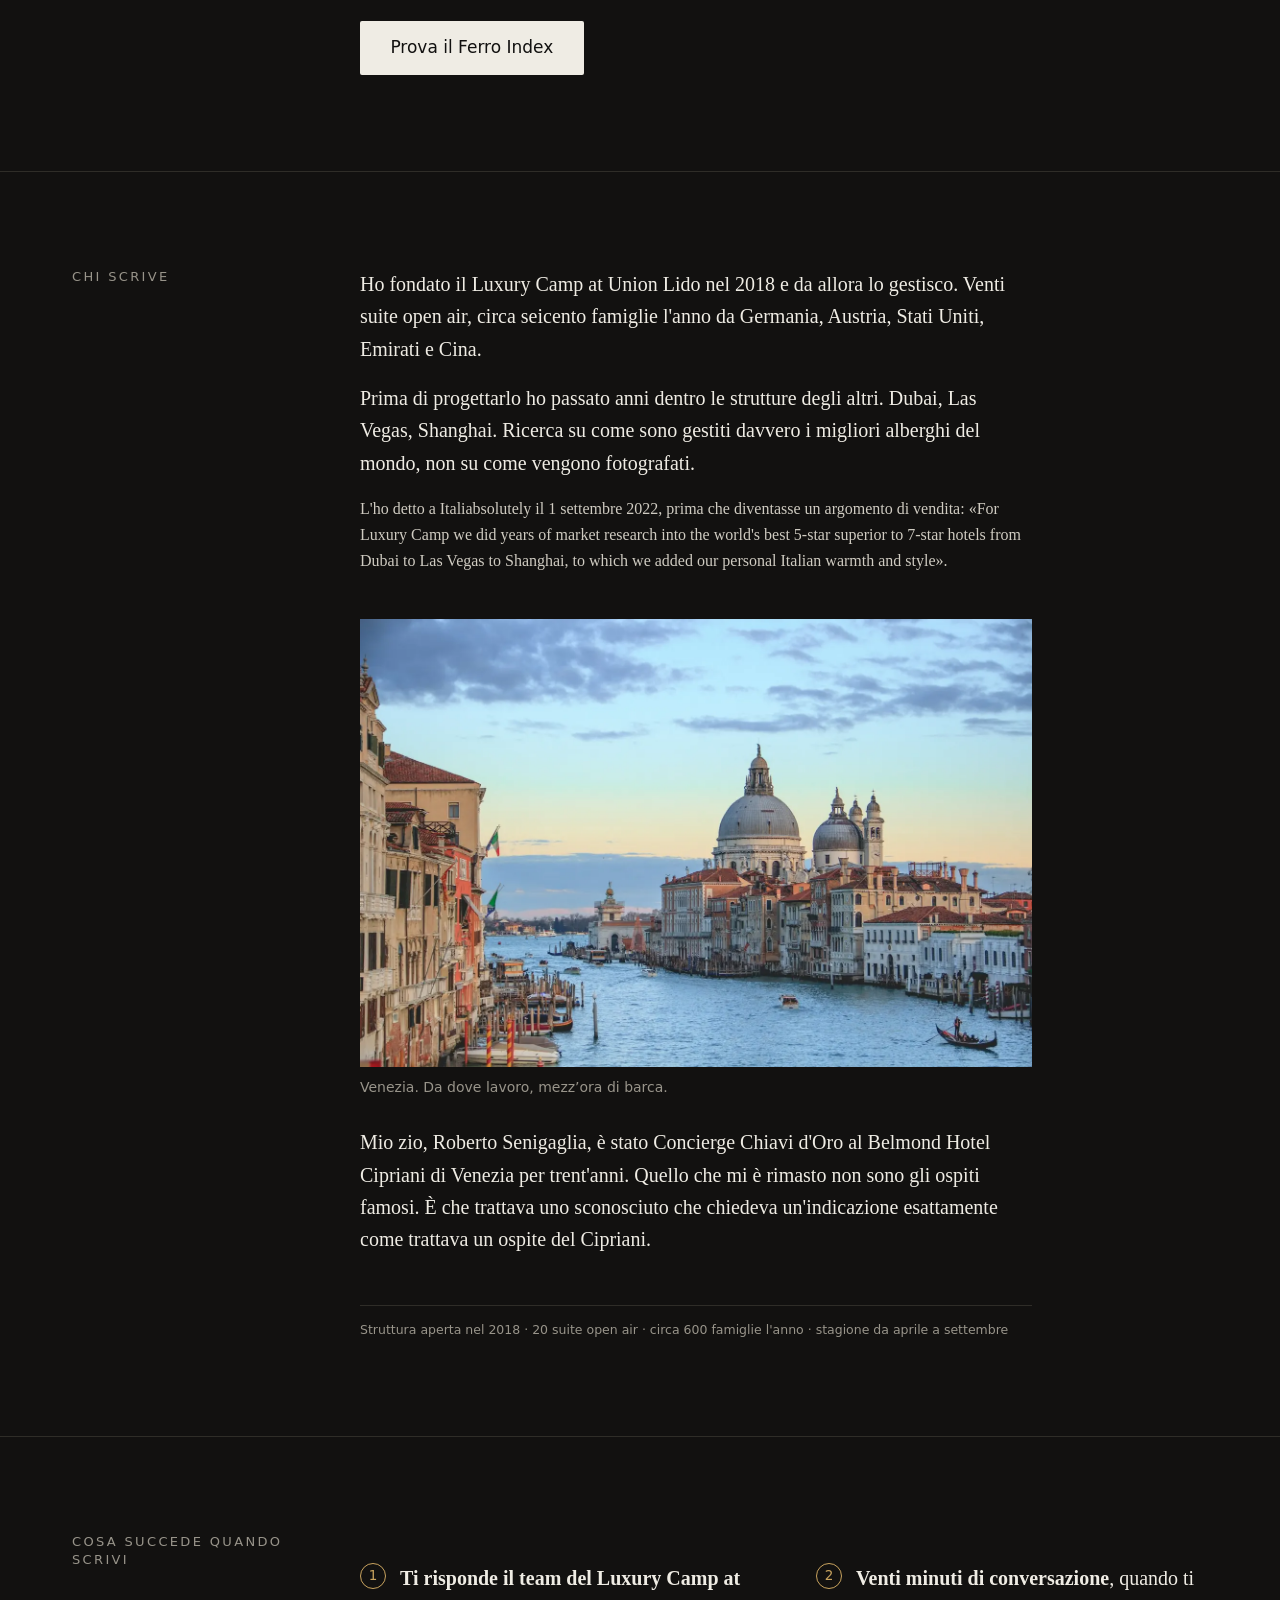
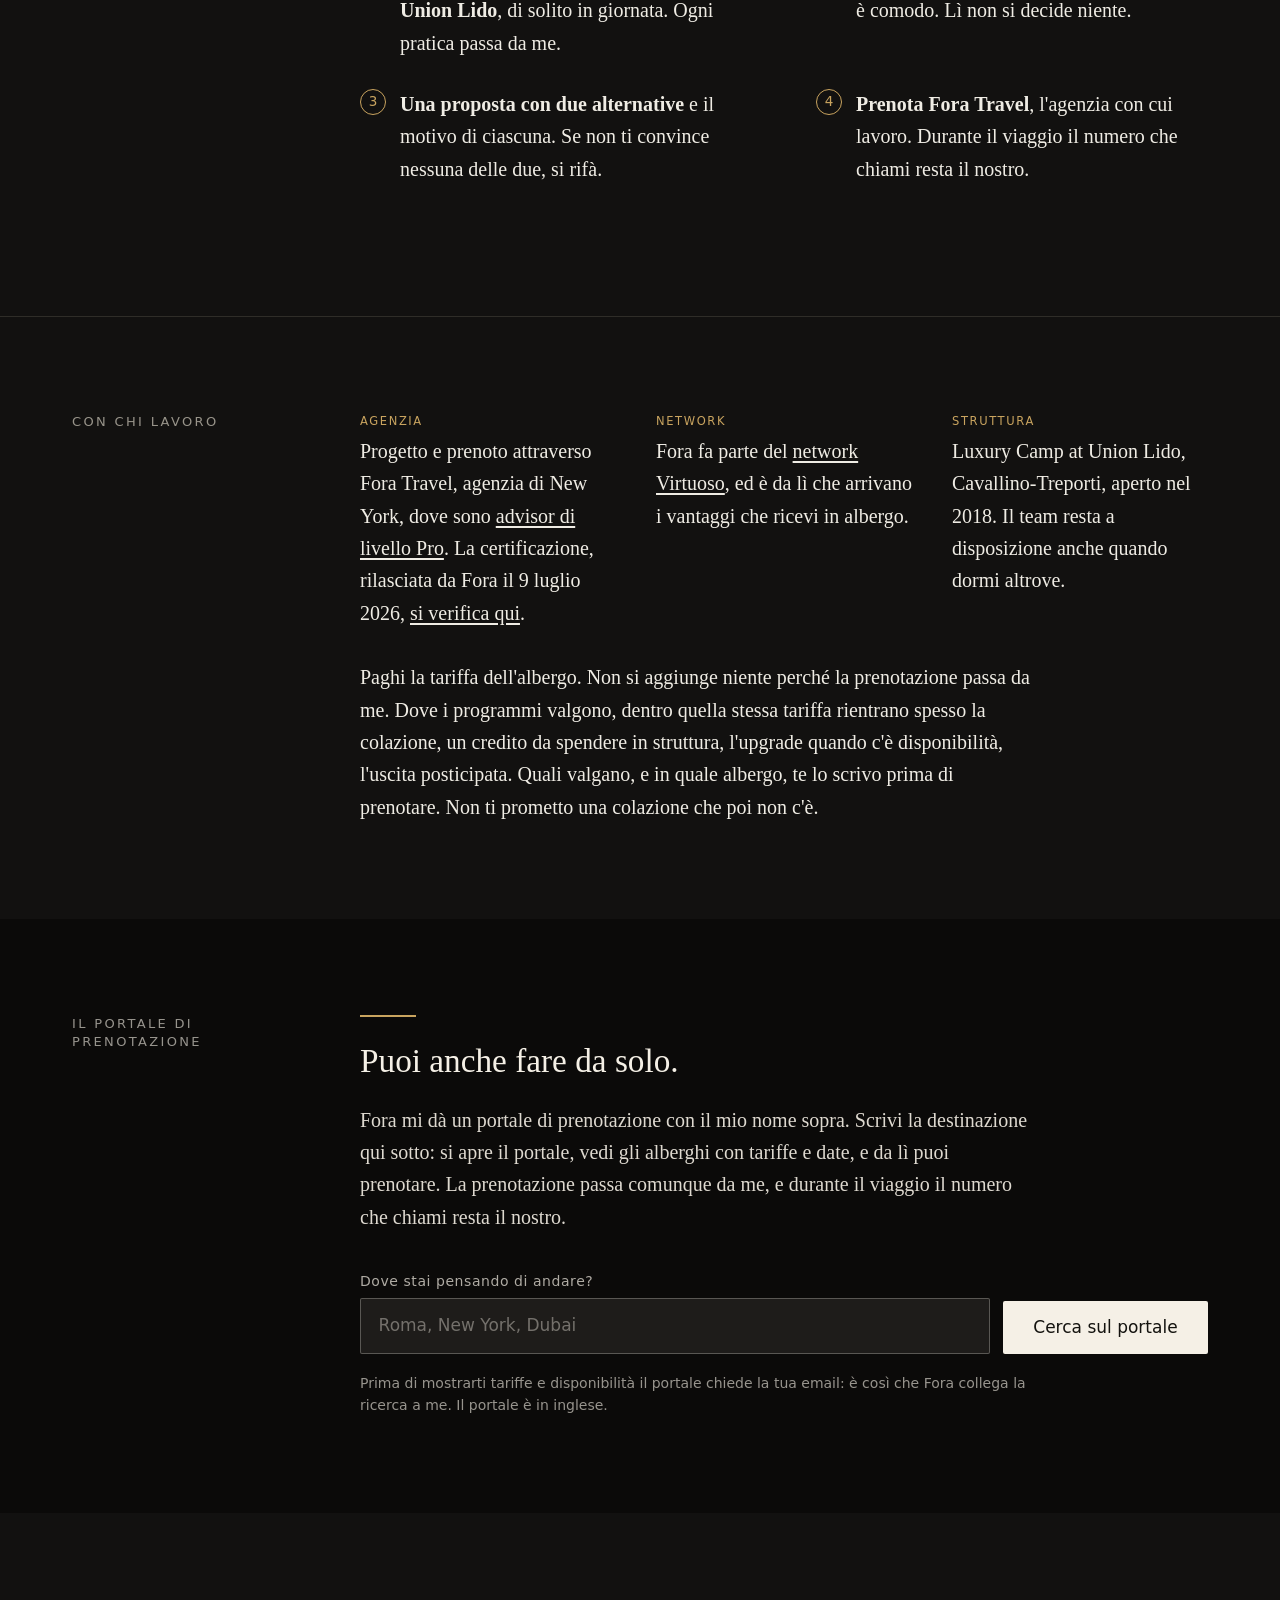
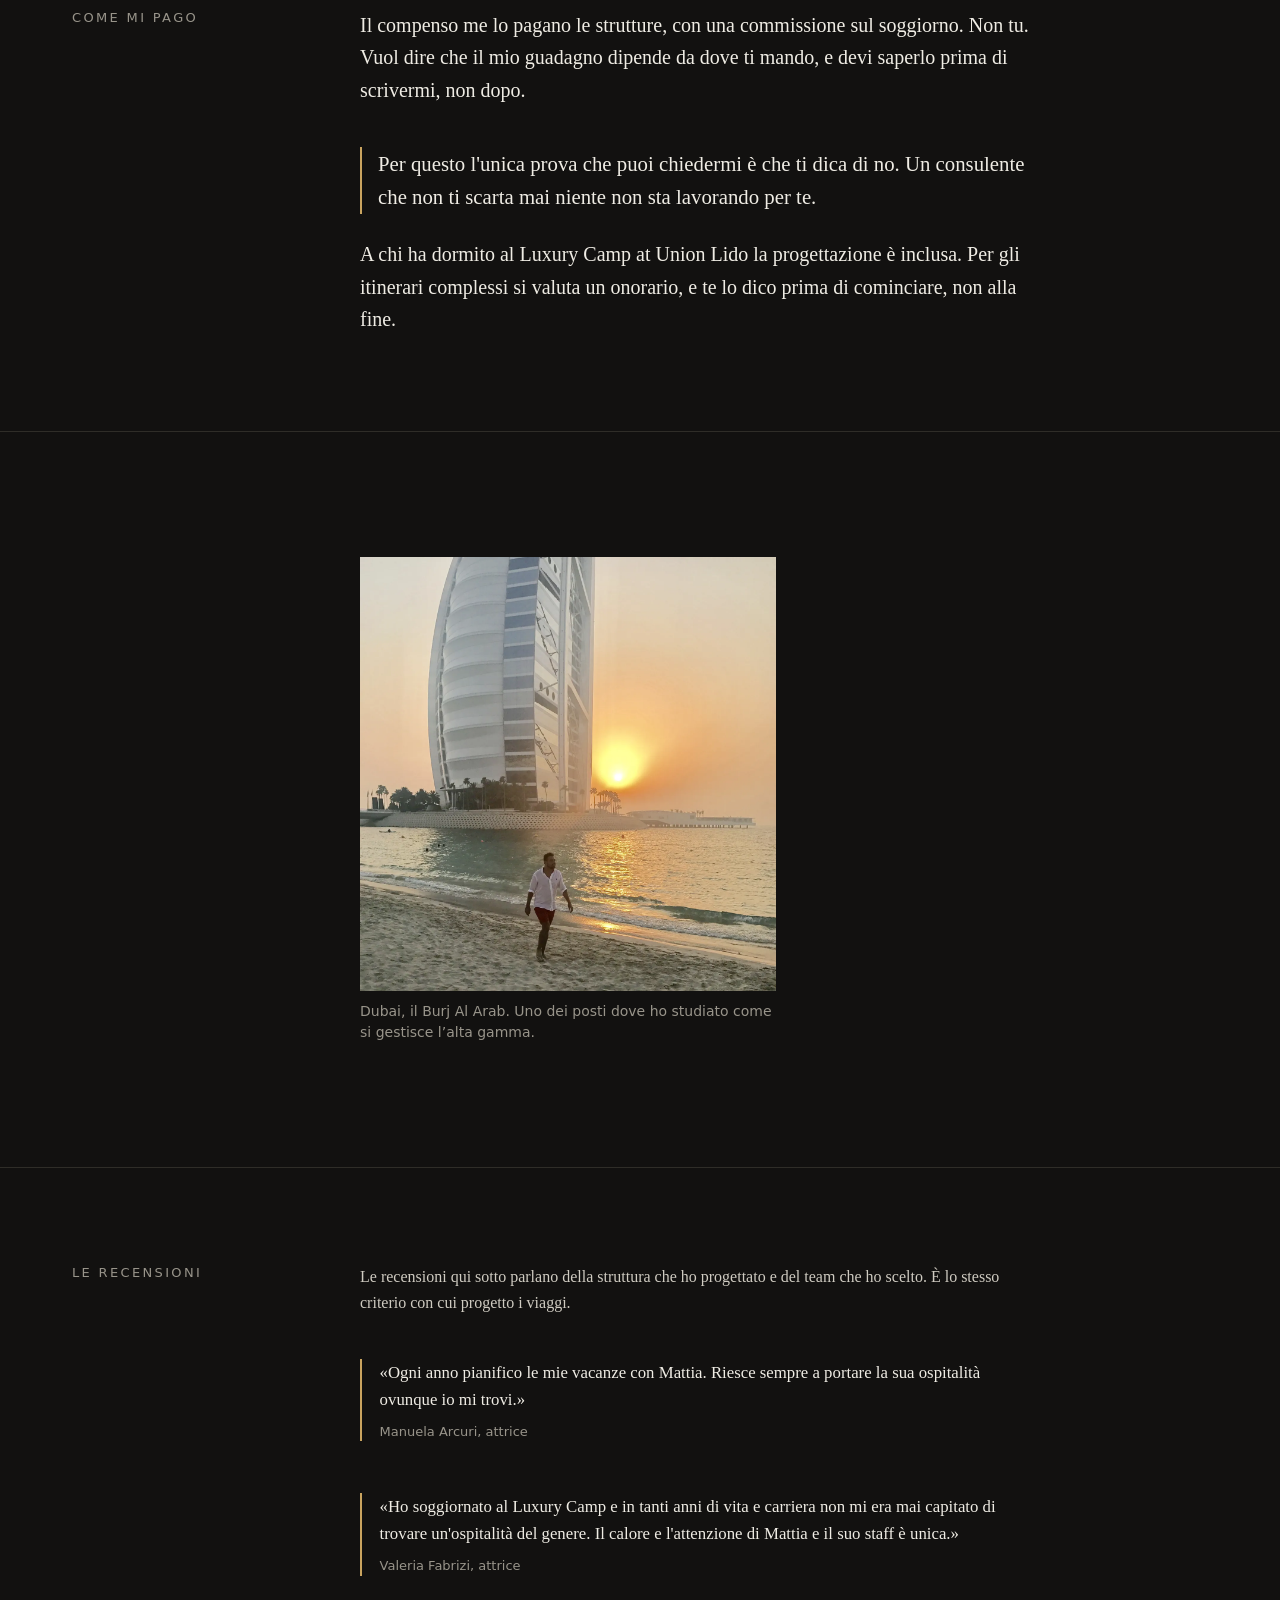
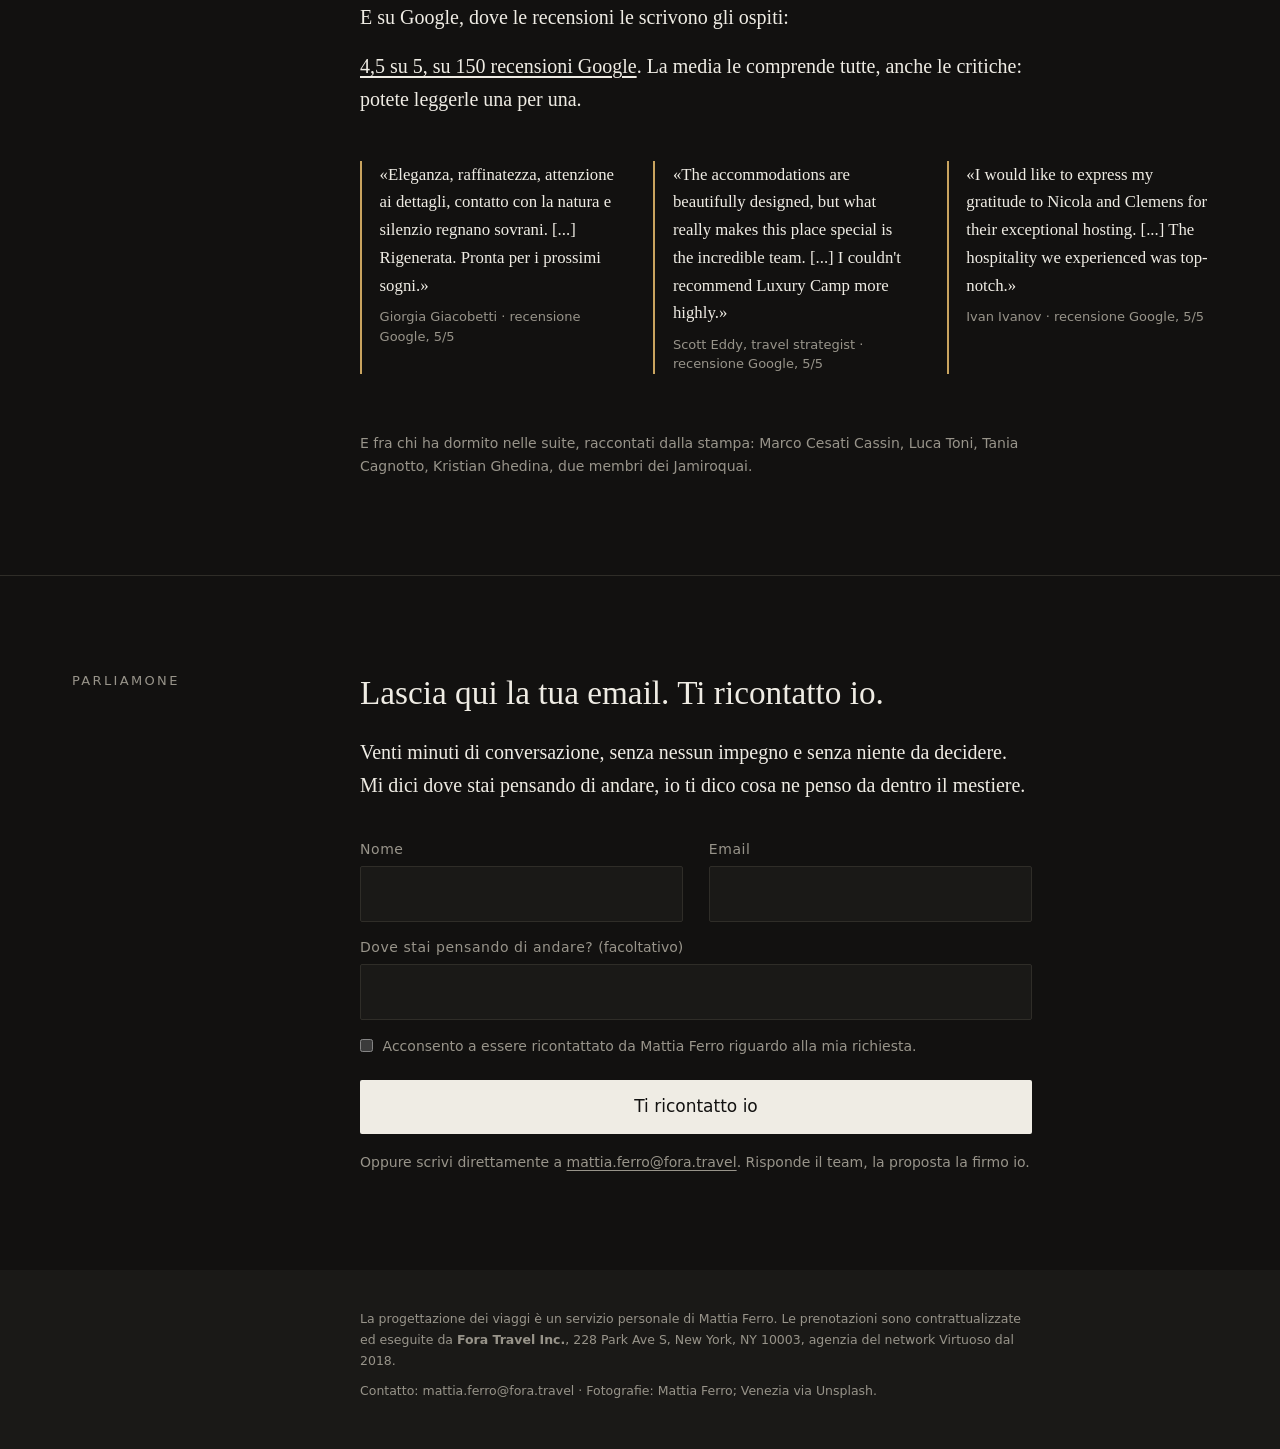
==== commit 4521a406: "Tema scuro permanente per tutti i visitatori, con salvaguardia stampa e theme-color Co-Authored-By: " ====
--- a/index.html
+++ b/index.html
@@ -15,17 +15,21 @@
 <meta property="og:description" content="Ho studiato gli alberghi migliori del mondo. Poi ne ho costruito uno. Lo gestisco da otto anni.">
 <meta property="og:url" content="https://travel.mattiaferro.com/">
 <meta property="og:image" content="https://travel.mattiaferro.com/assets/og.jpg">
+<meta name="theme-color" content="#121110">
 <link rel="icon" type="image/png" href="/assets/favicon.png">
 <link rel="apple-touch-icon" href="/assets/apple-touch-icon.png">
 <style>
 :root{
-  --ink:#14130f; --ink-2:#3f3d36; --soft:#57544c; --line:#ded9cd;
-  --bg:#faf7f1; --bg-2:#f2ede3; --dark:#14130f; --ivory:#f5f0e6; --brass:#9a7b3f; --brass-text:#7d6233; --brass-dark:#c9a45f;
+  color-scheme:dark;
+  --ink:#efece4; --ink-2:#cfcbc1; --soft:#98948a; --line:#2f2d28;
+  --bg:#121110; --bg-2:#1a1917; --dark:#0b0a09; --ivory:#f5f0e6; --brass:#c9a45f; --brass-text:#c9a45f; --brass-dark:#c9a45f;
   --w:38rem; --wl:58rem; --nav-h:3.25rem;
 }
-@media (prefers-color-scheme:dark){
-  :root{--ink:#efece4; --ink-2:#cfcbc1; --soft:#98948a; --line:#2f2d28;
-        --bg:#121110; --bg-2:#1a1917; --dark:#0b0a09; --brass:#c9a45f; --brass-text:#c9a45f; --brass-dark:#c9a45f;}
+@media print{
+  :root{color-scheme:light;
+    --ink:#14130f; --ink-2:#3f3d36; --soft:#57544c; --line:#ccc;
+    --bg:#fff; --bg-2:#fff; --dark:#fff; --ivory:#14130f; --brass:#7d6233; --brass-text:#7d6233; --brass-dark:#7d6233;}
+  .cta{background:#14130f;color:#fff}
 }
 *{box-sizing:border-box;margin:0;padding:0}
 html{-webkit-text-size-adjust:100%}
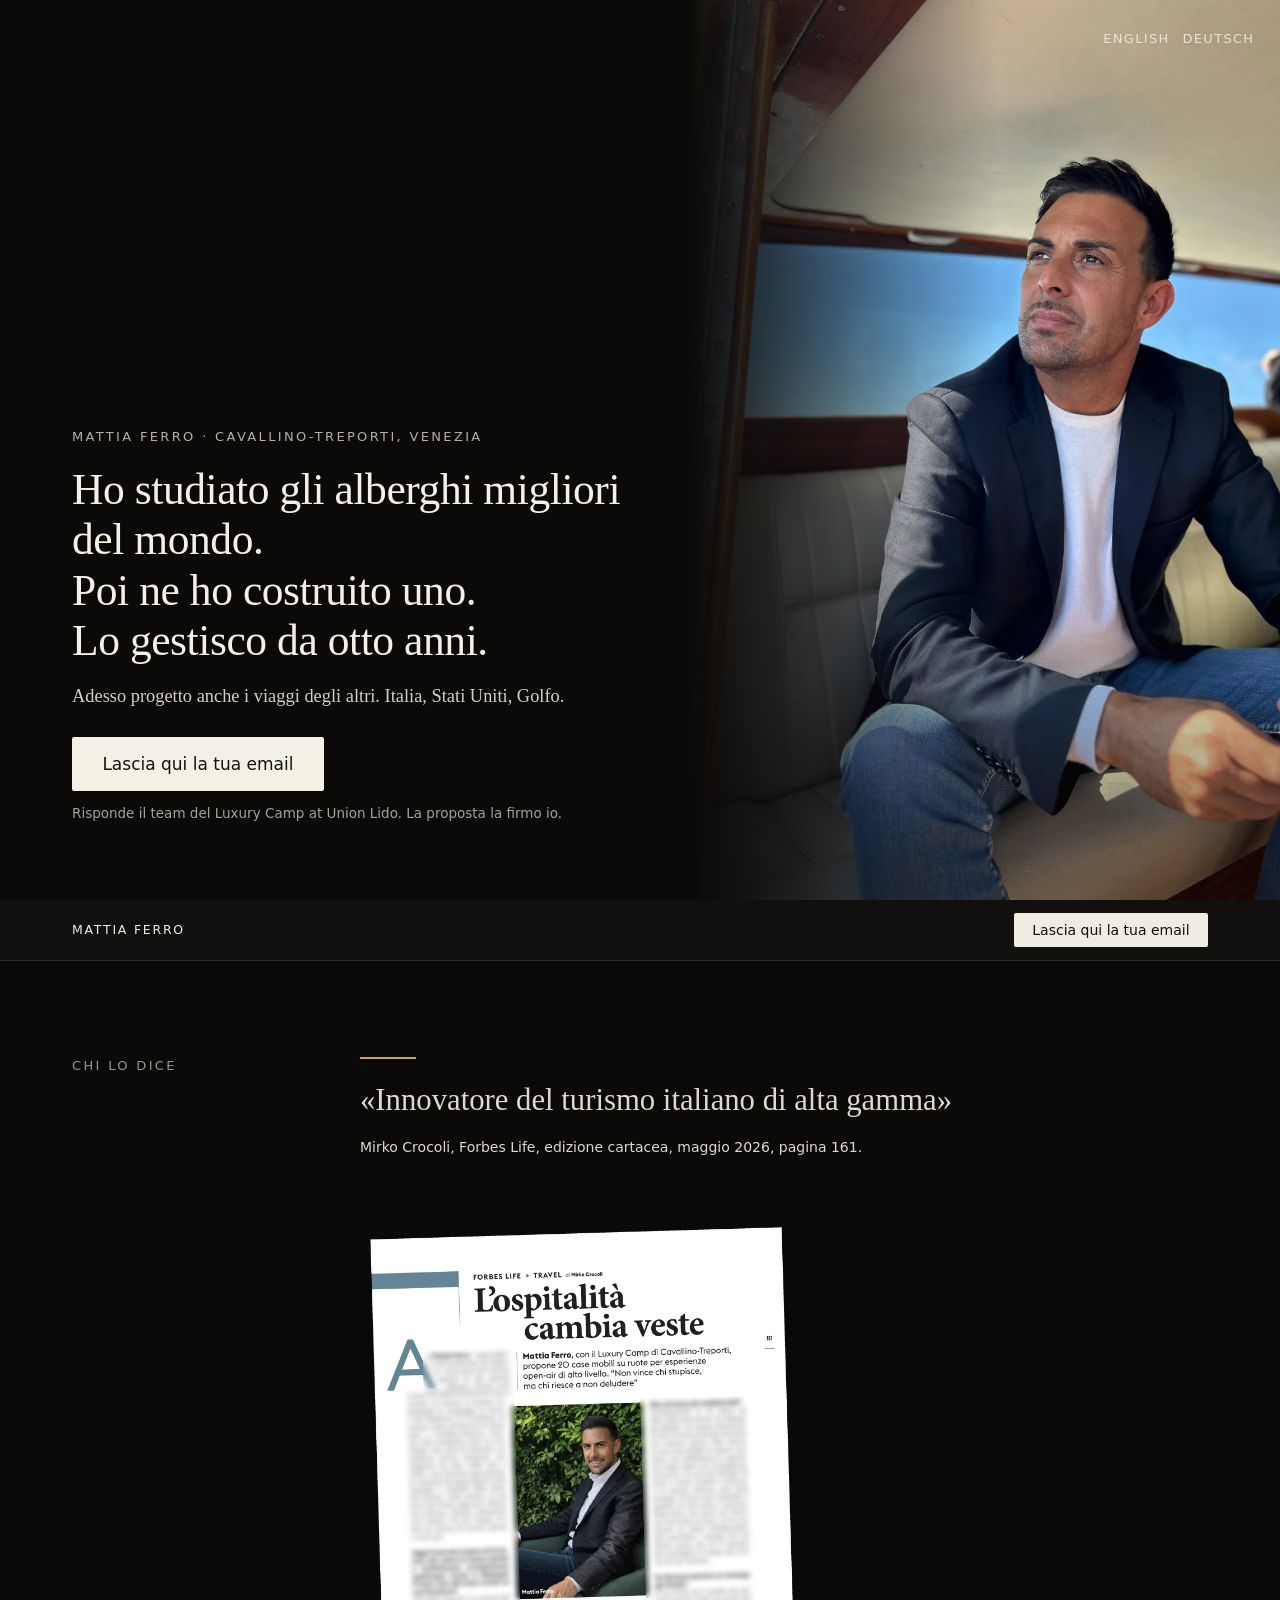
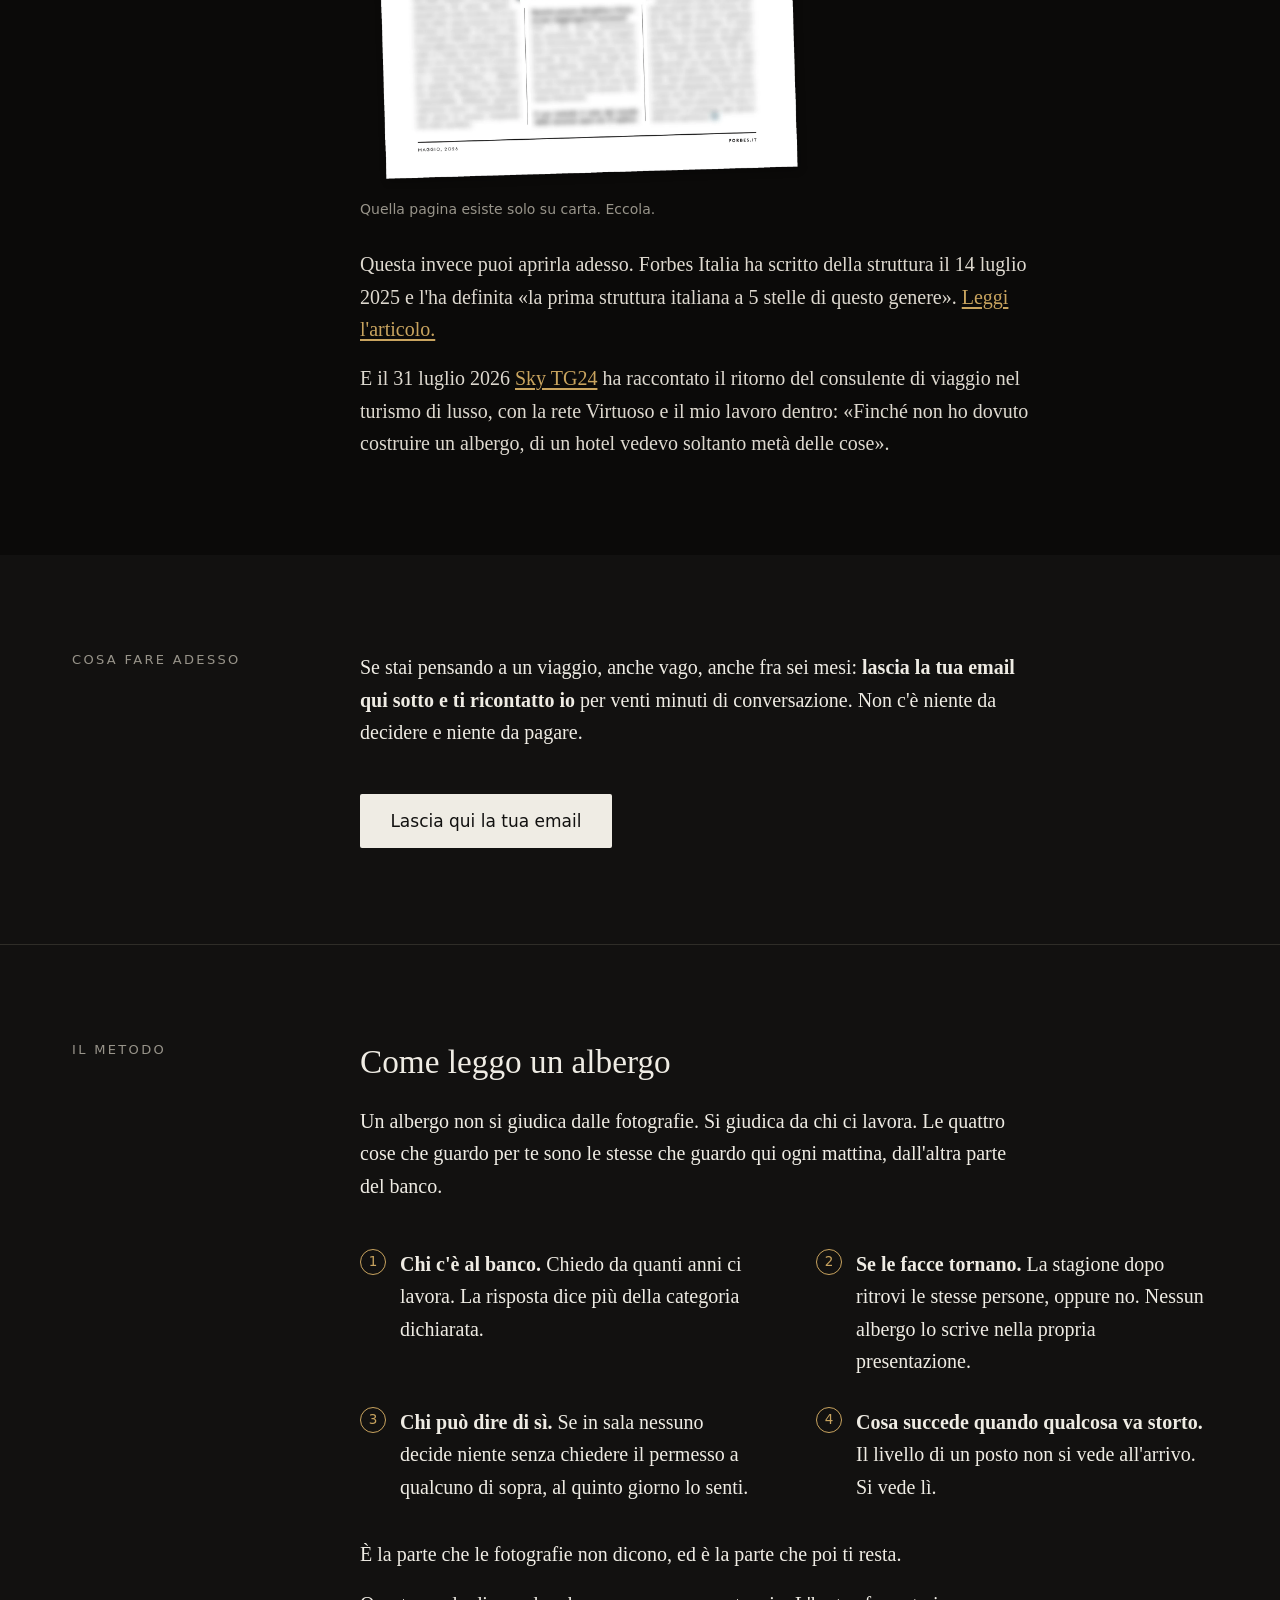
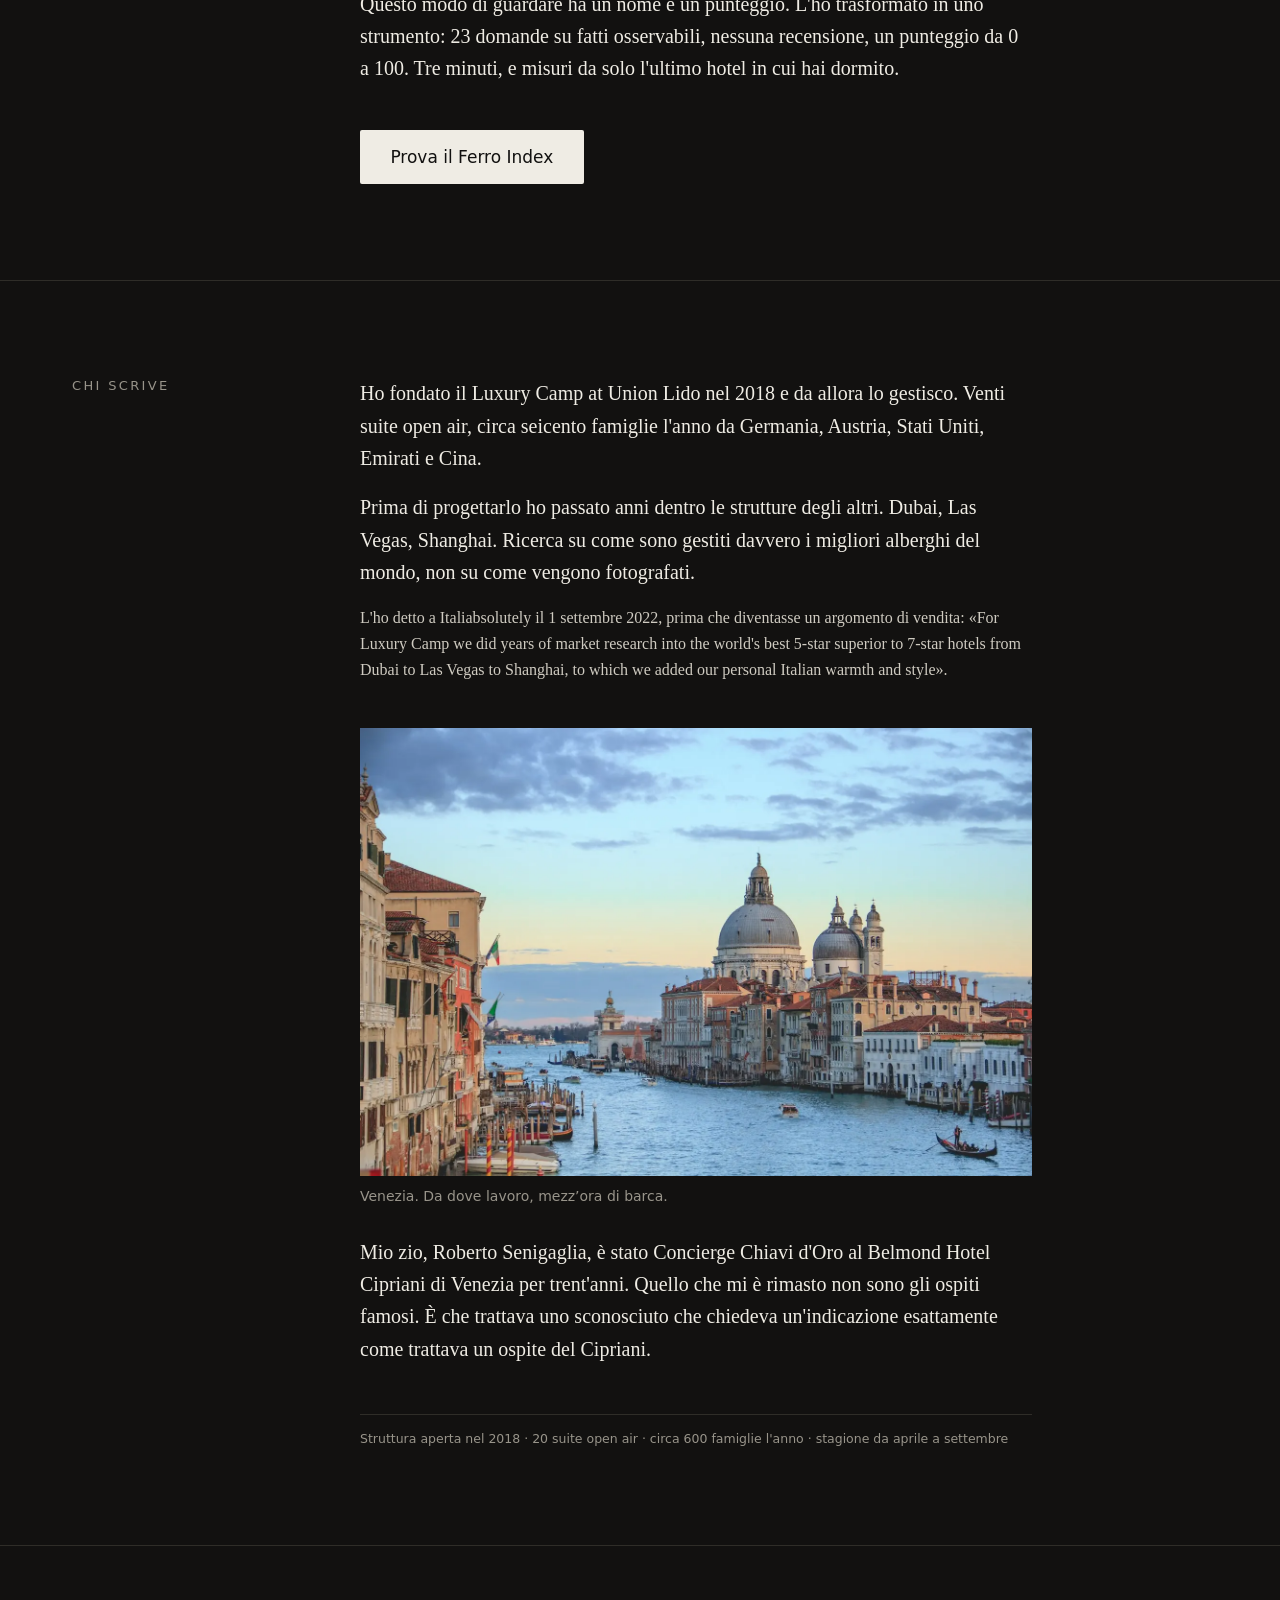
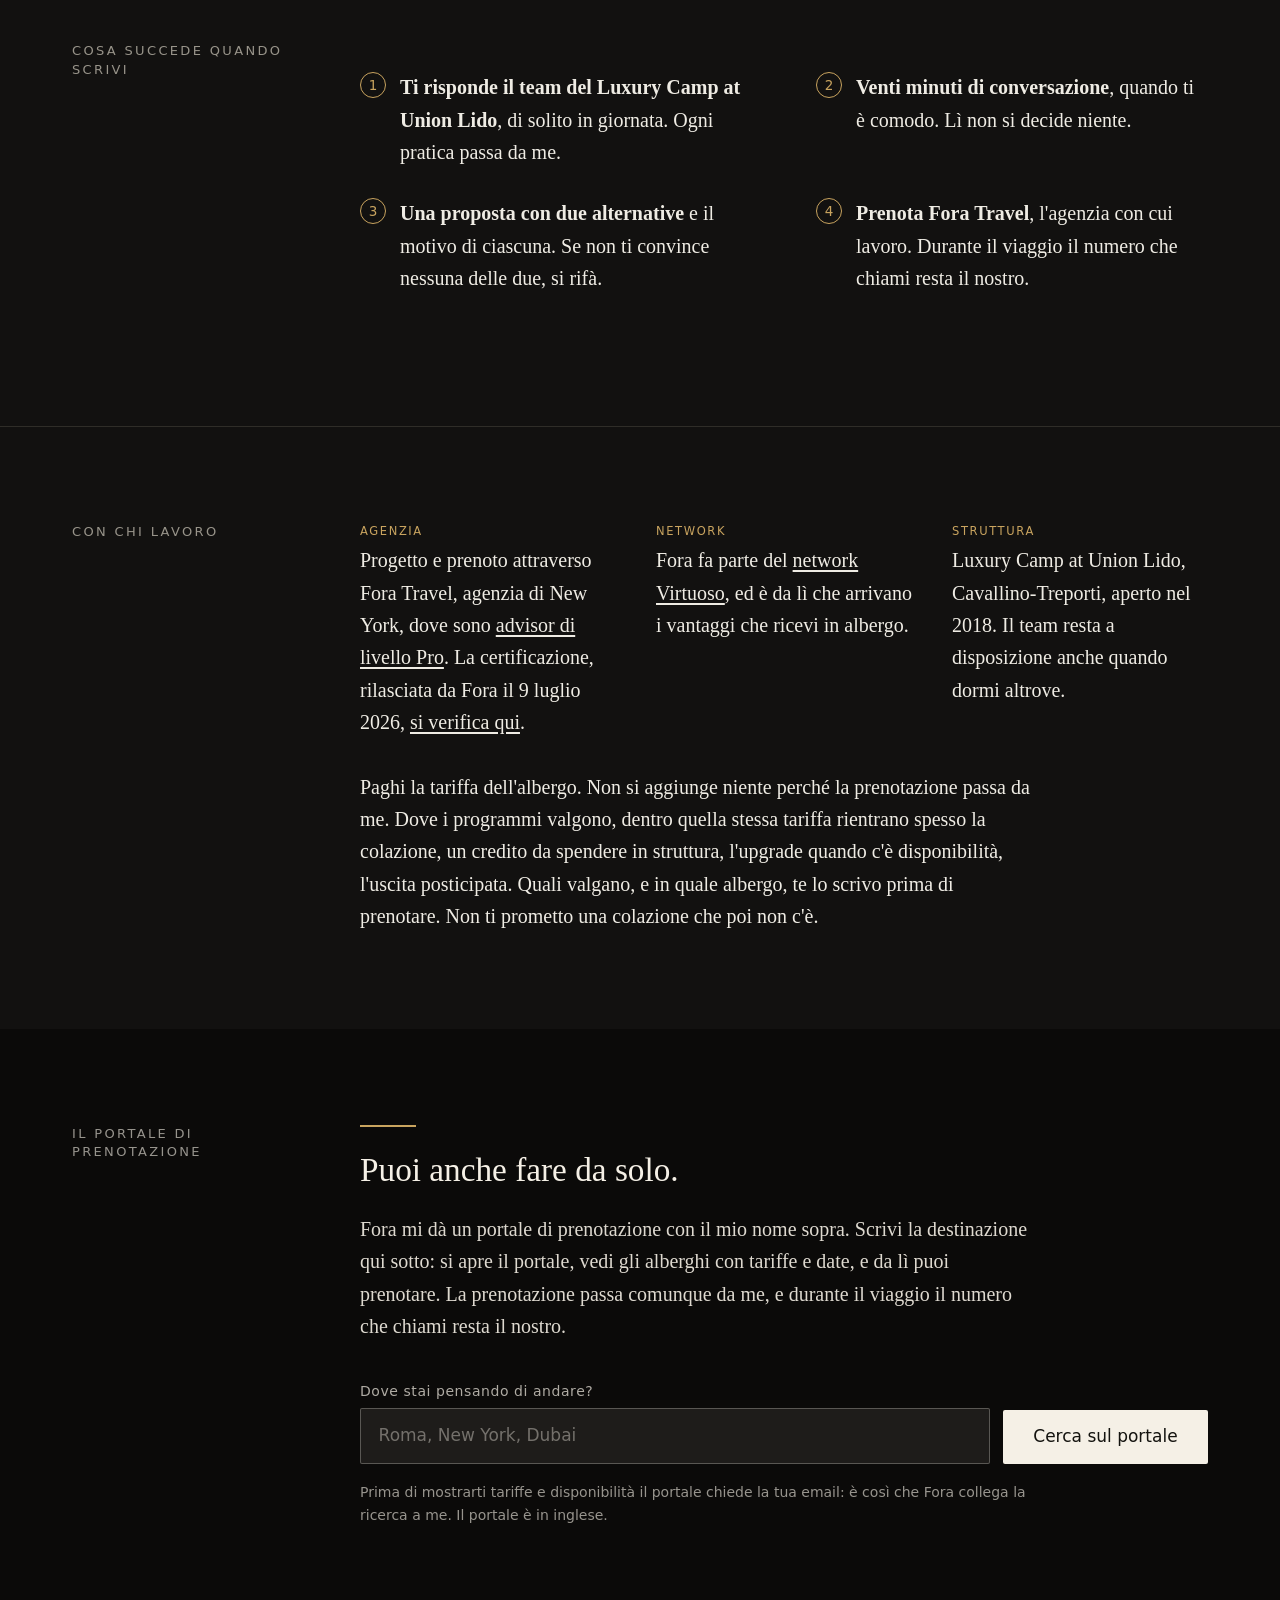
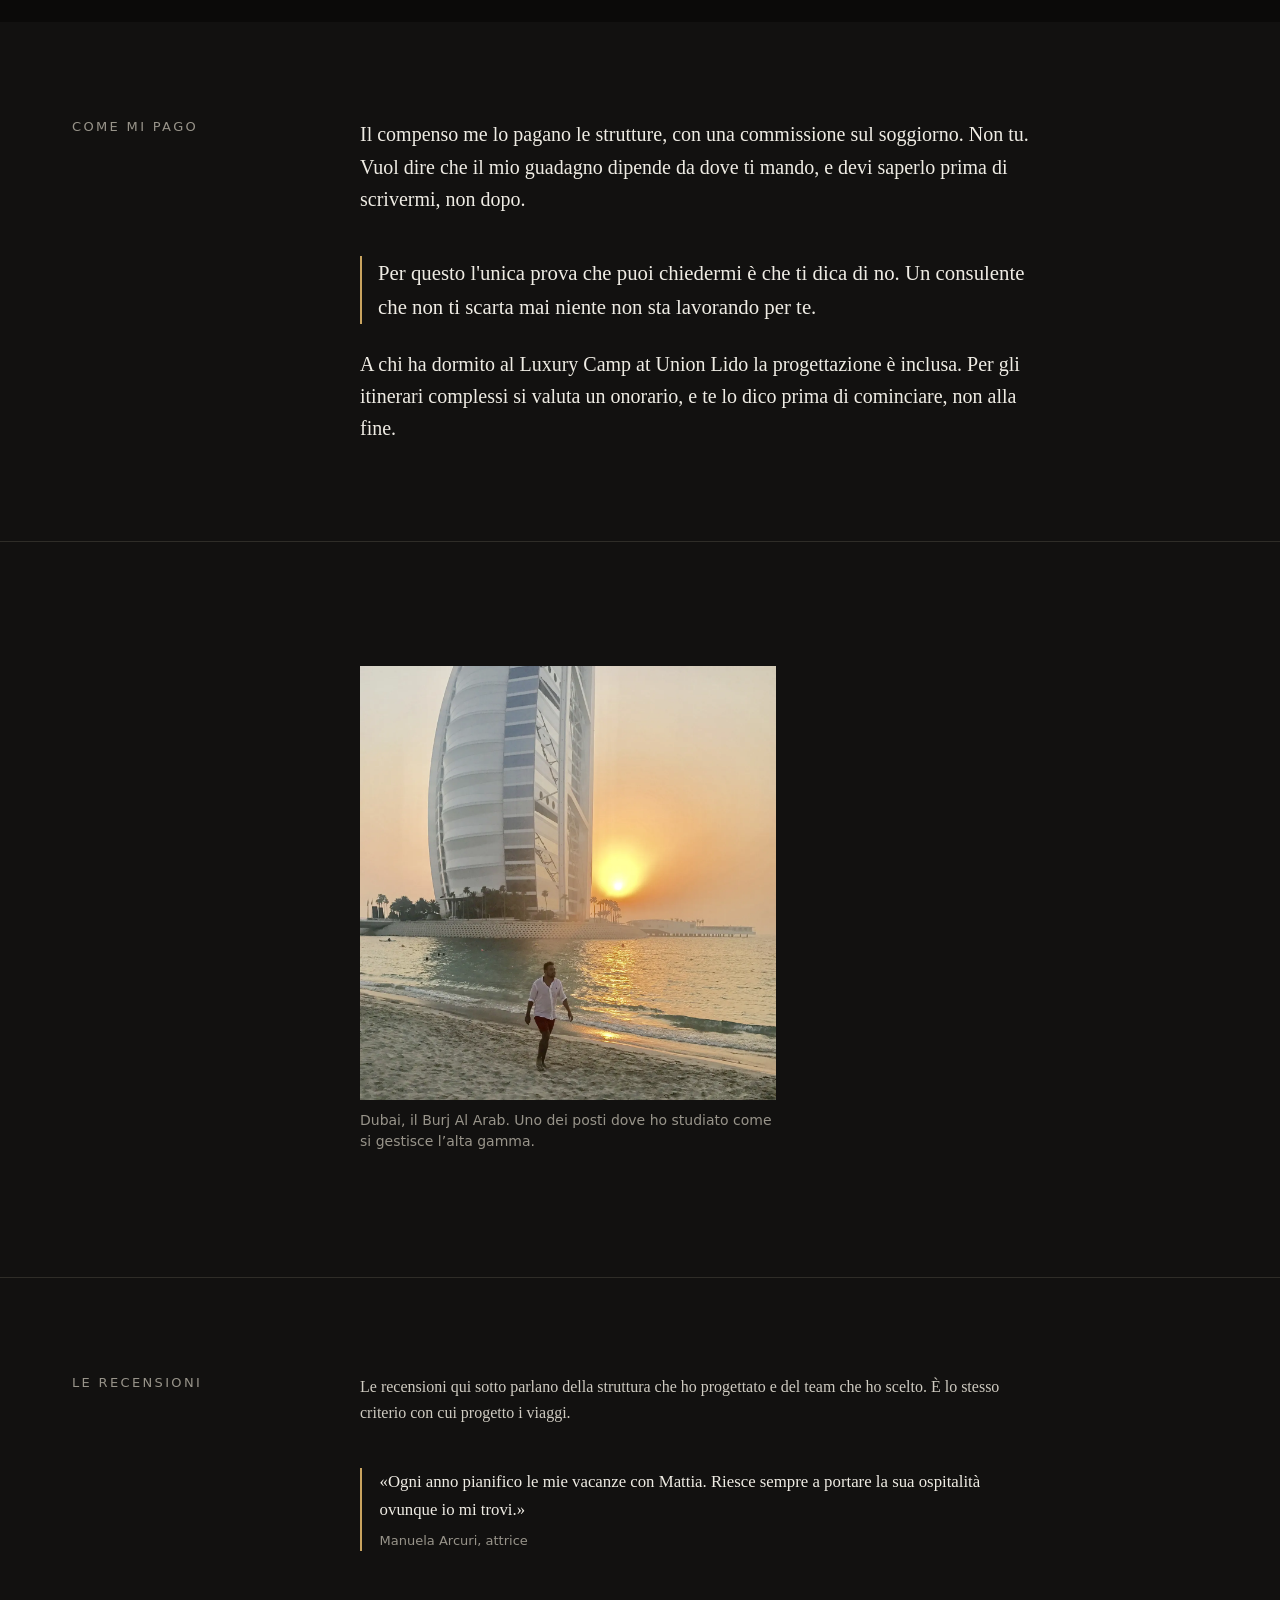
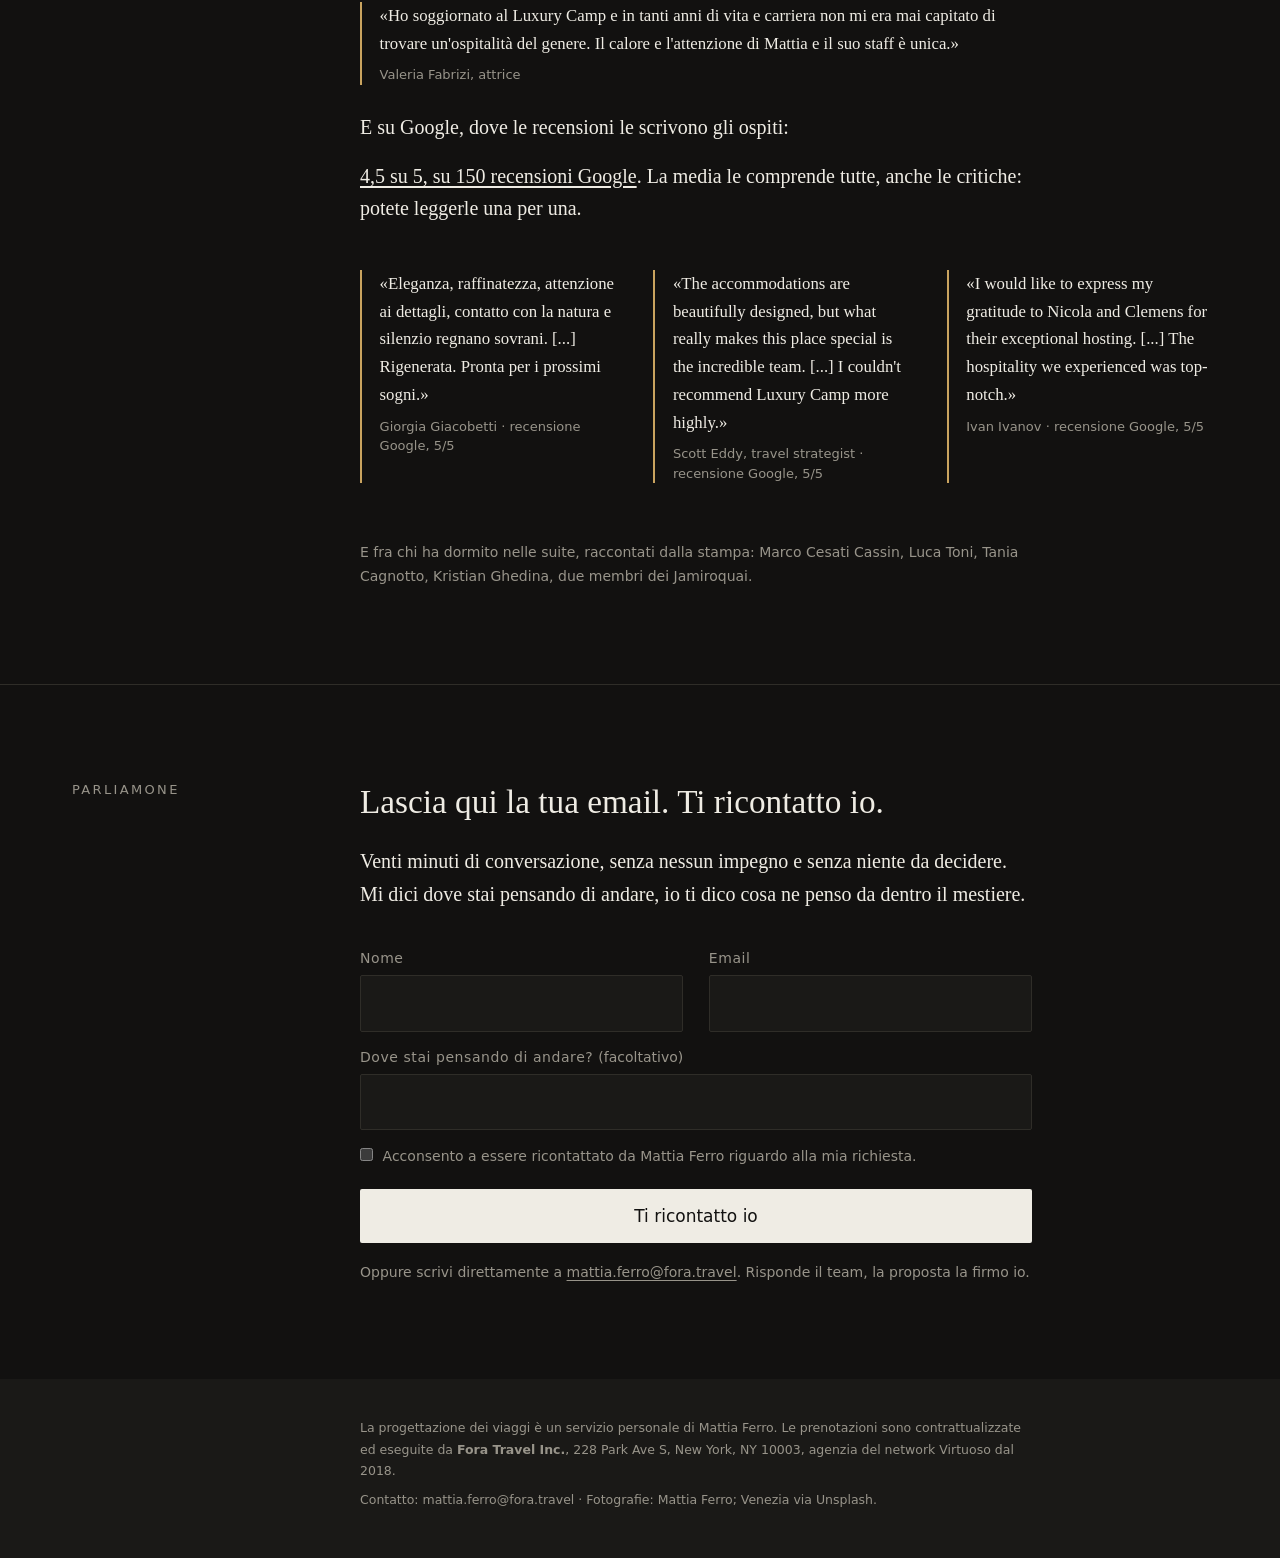
==== commit 78b1ef03: "Pagina Forbes dal PDF originale: titolo e foto nitidi, corpo articolo sfocato per copyright, resa a " ====
--- a/index.html
+++ b/index.html
@@ -204,7 +204,7 @@
   .wrap>.steps,.wrap>.griglia,.wrap>.rev3,.wrap>.form{max-width:none}
   .wrap>figure{max-width:42rem}
   .wrap>figure.ritratto{max-width:26rem}
-  .band .wrap>figure.ritratto{max-width:22rem}
+  .band .wrap>figure.ritratto{max-width:28rem}
   .wrap>.steps{display:grid;grid-template-columns:1fr 1fr;gap:1.8rem 4rem;margin:1.8rem 0 2.2rem}
   .steps li{margin-bottom:0;padding-left:2.5rem}
   .steps li::before{width:24px;height:24px;font-size:13.5px}
@@ -251,7 +251,7 @@
     <p class="quote">«Innovatore del turismo italiano di alta gamma»</p>
     <p class="attrib">Mirko Crocoli, Forbes Life, edizione cartacea, maggio 2026, pagina 161.</p>
     <figure class="ritratto">
-      <picture><source srcset="/assets/forbes-161.webp" type="image/webp"><img src="/assets/forbes-161.jpg" width="720" height="947" loading="lazy" alt="La pagina 161 di Forbes Life, maggio 2026, con l'intervista a Mattia Ferro firmata Mirko Crocoli."></picture>
+      <picture><source srcset="/assets/forbes-161-pagina.webp" type="image/webp"><img src="/assets/forbes-161-pagina.png" width="1600" height="2044" loading="lazy" alt="La pagina 161 di Forbes Life, maggio 2026, con l'intervista a Mattia Ferro firmata Mirko Crocoli."></picture>
       <figcaption>Quella pagina esiste solo su carta. Eccola.</figcaption>
     </figure>
     <p>Questa invece puoi aprirla adesso. Forbes Italia ha scritto della struttura il 14 luglio 2025 e l'ha definita «la prima struttura italiana a 5 stelle di questo genere». <a href="https://forbes.it/2025/07/14/luxury-camp-lesperienza-esclusiva-delle-vacanze-allaria-aperta">Leggi l'articolo.</a></p>
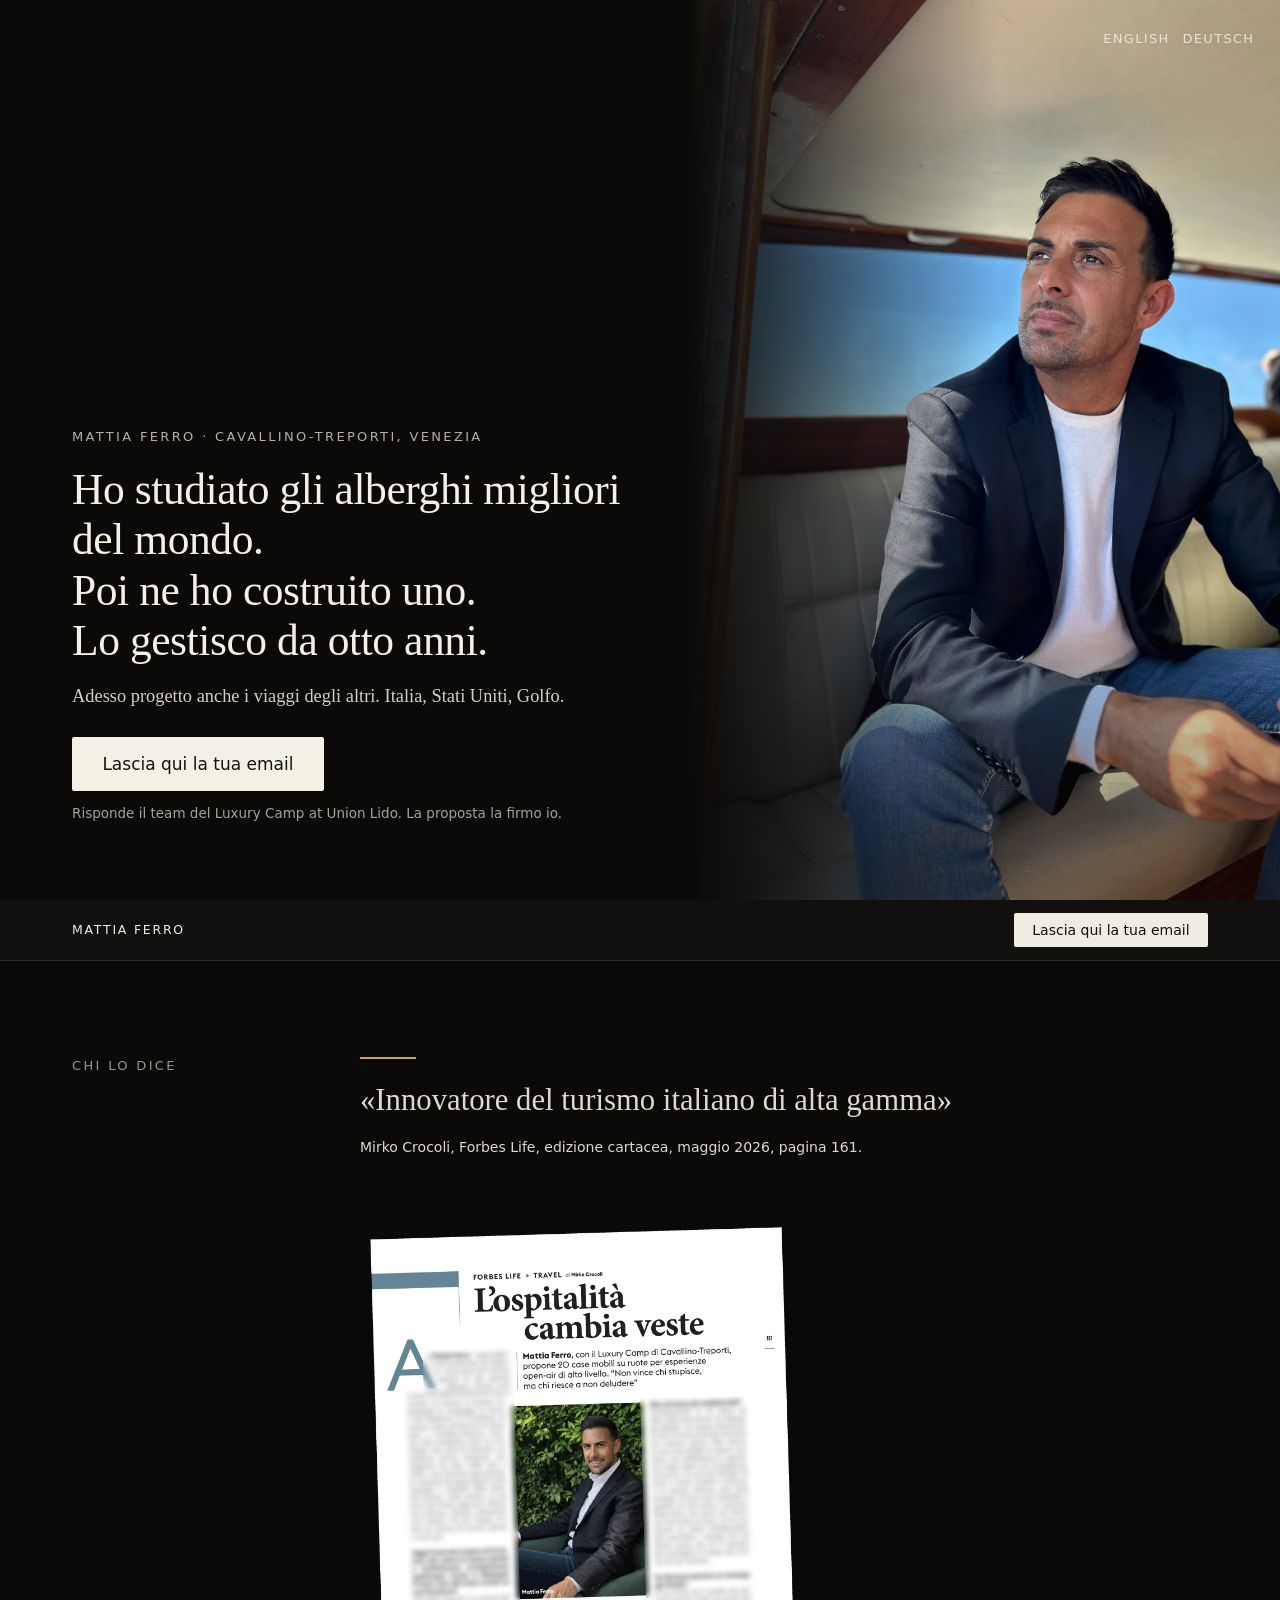
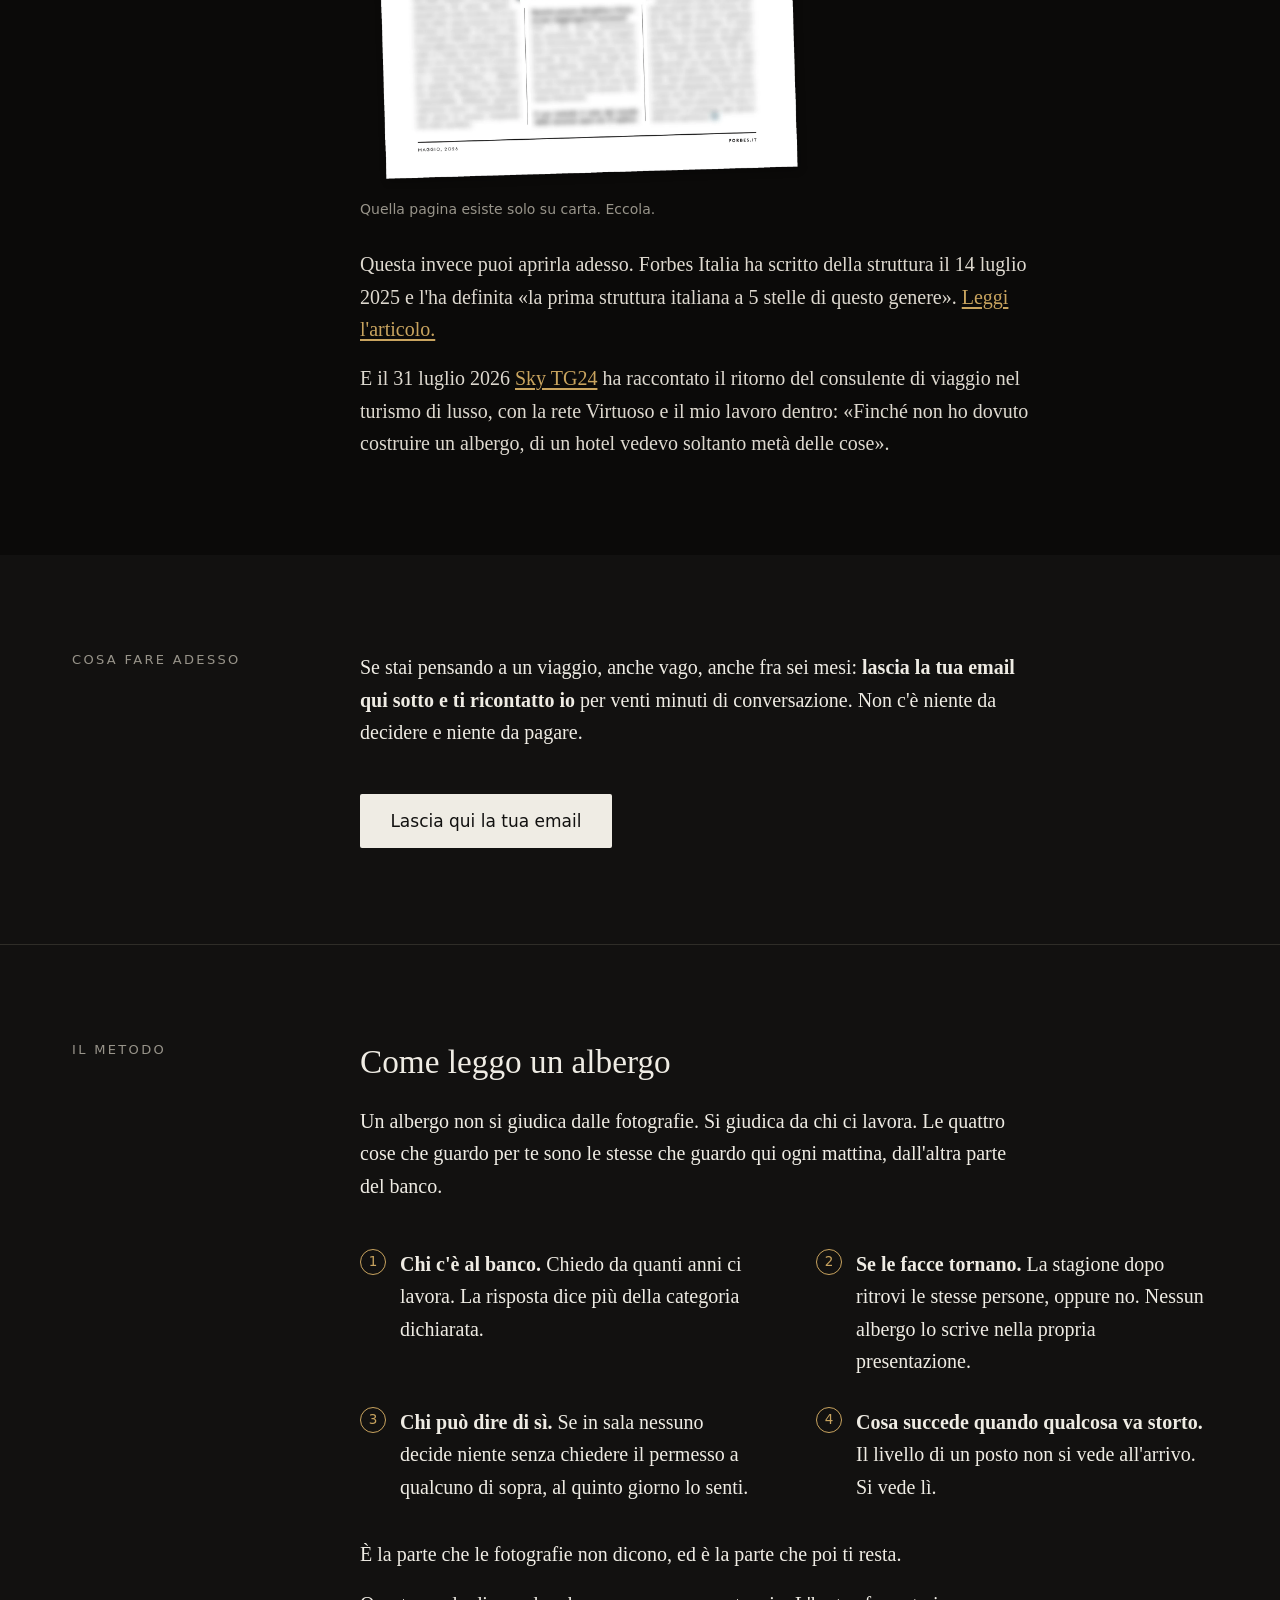
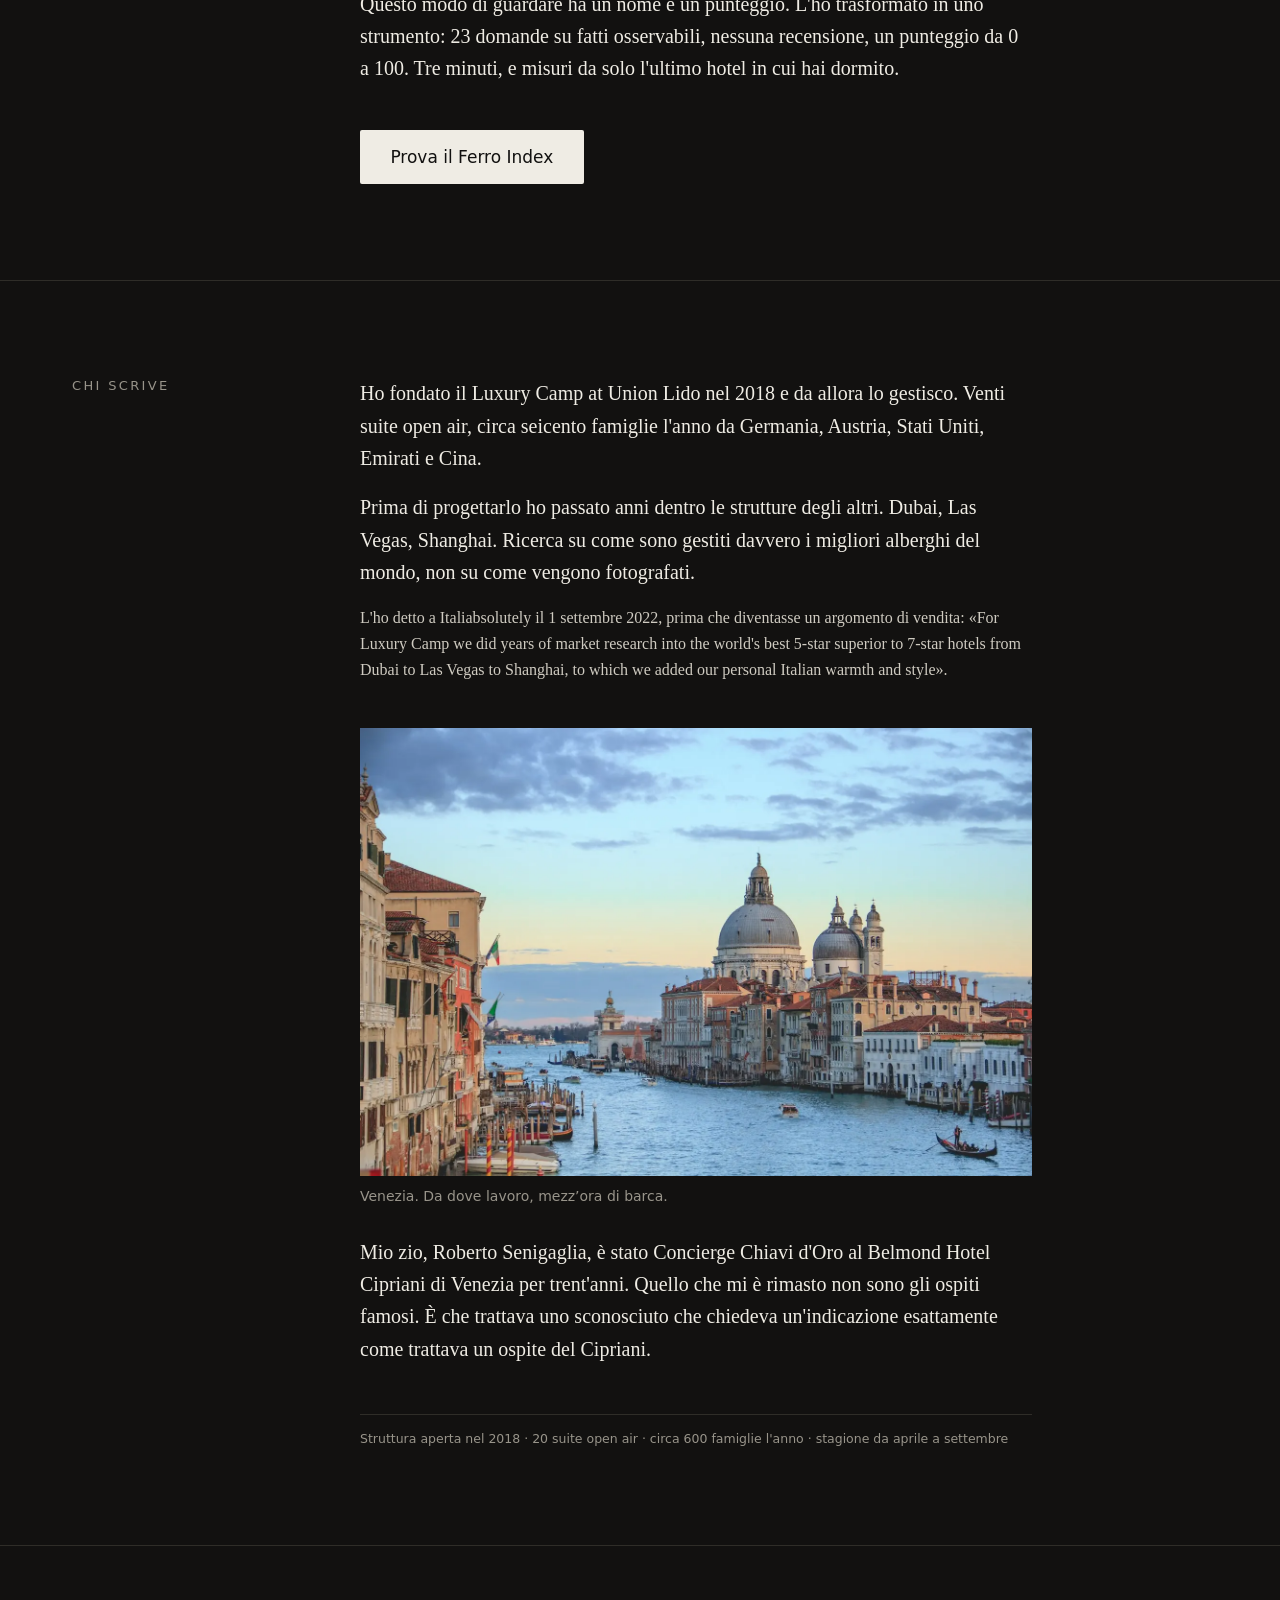
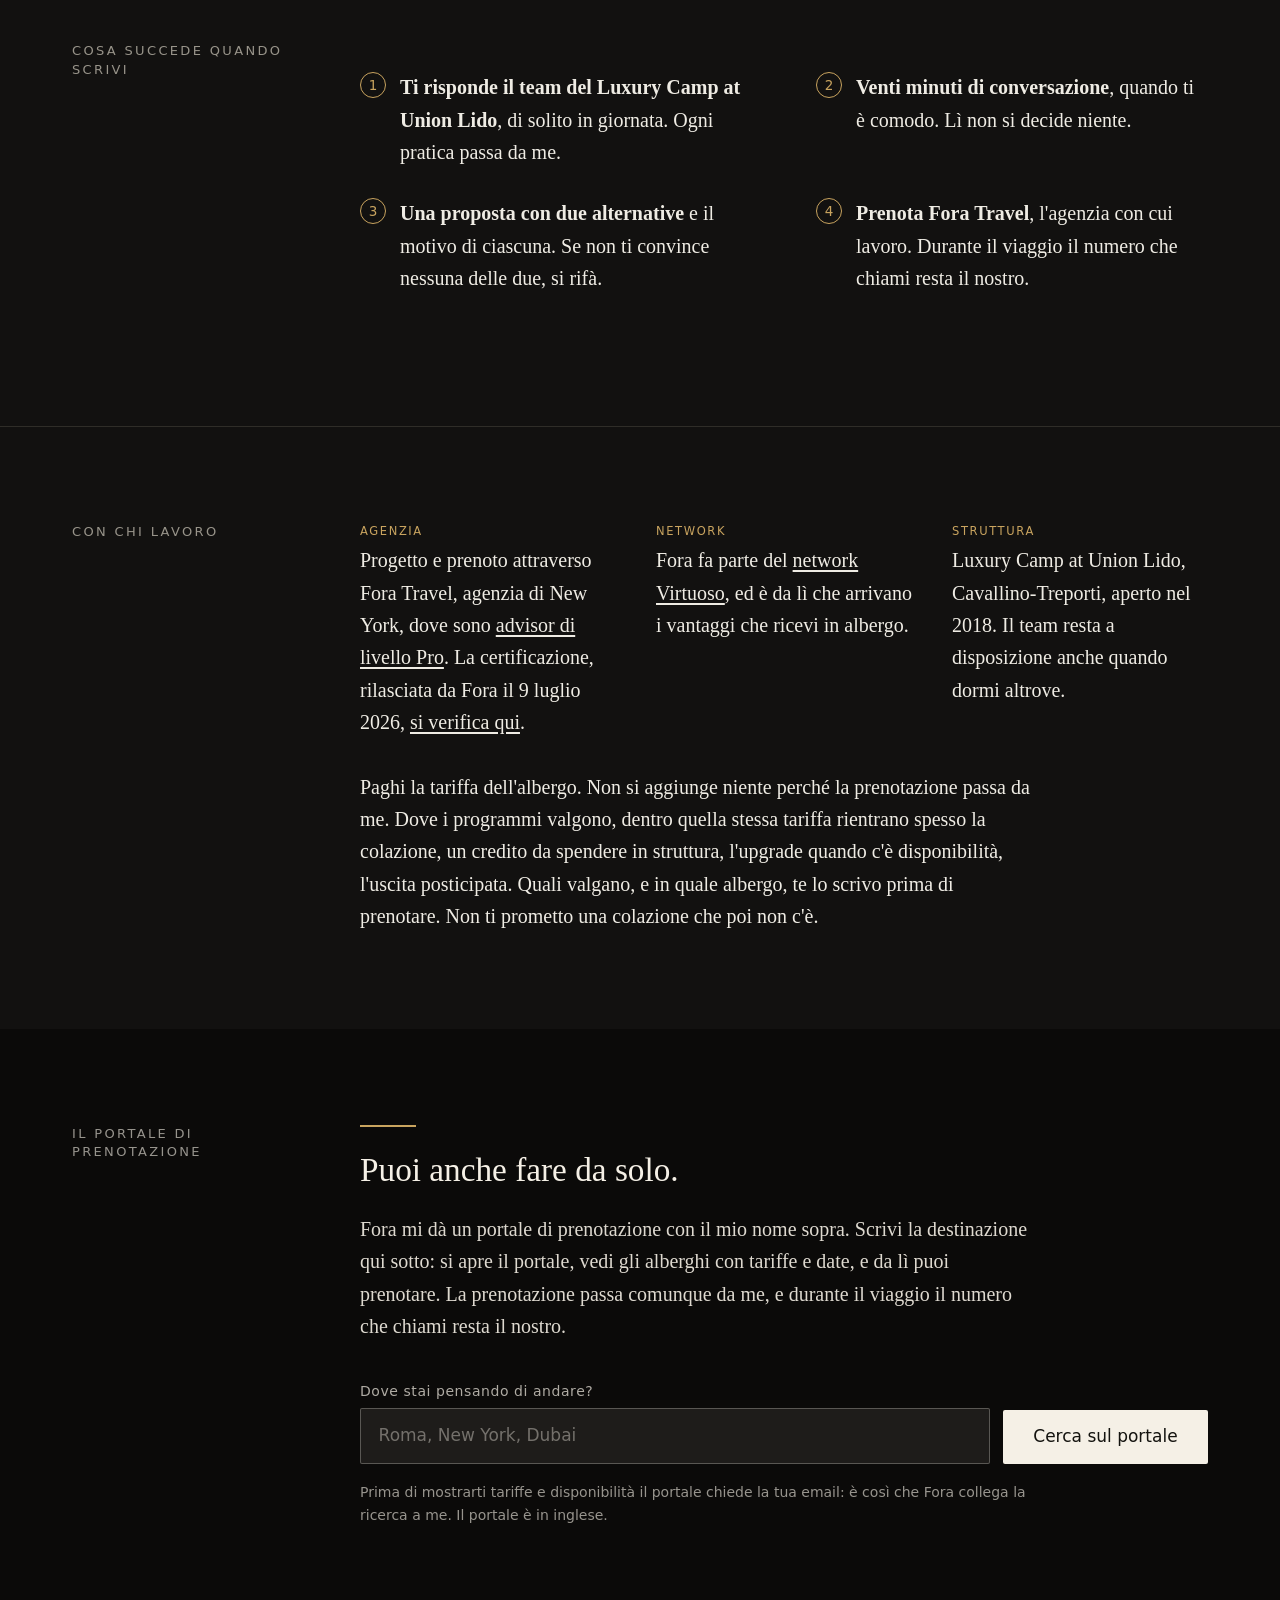
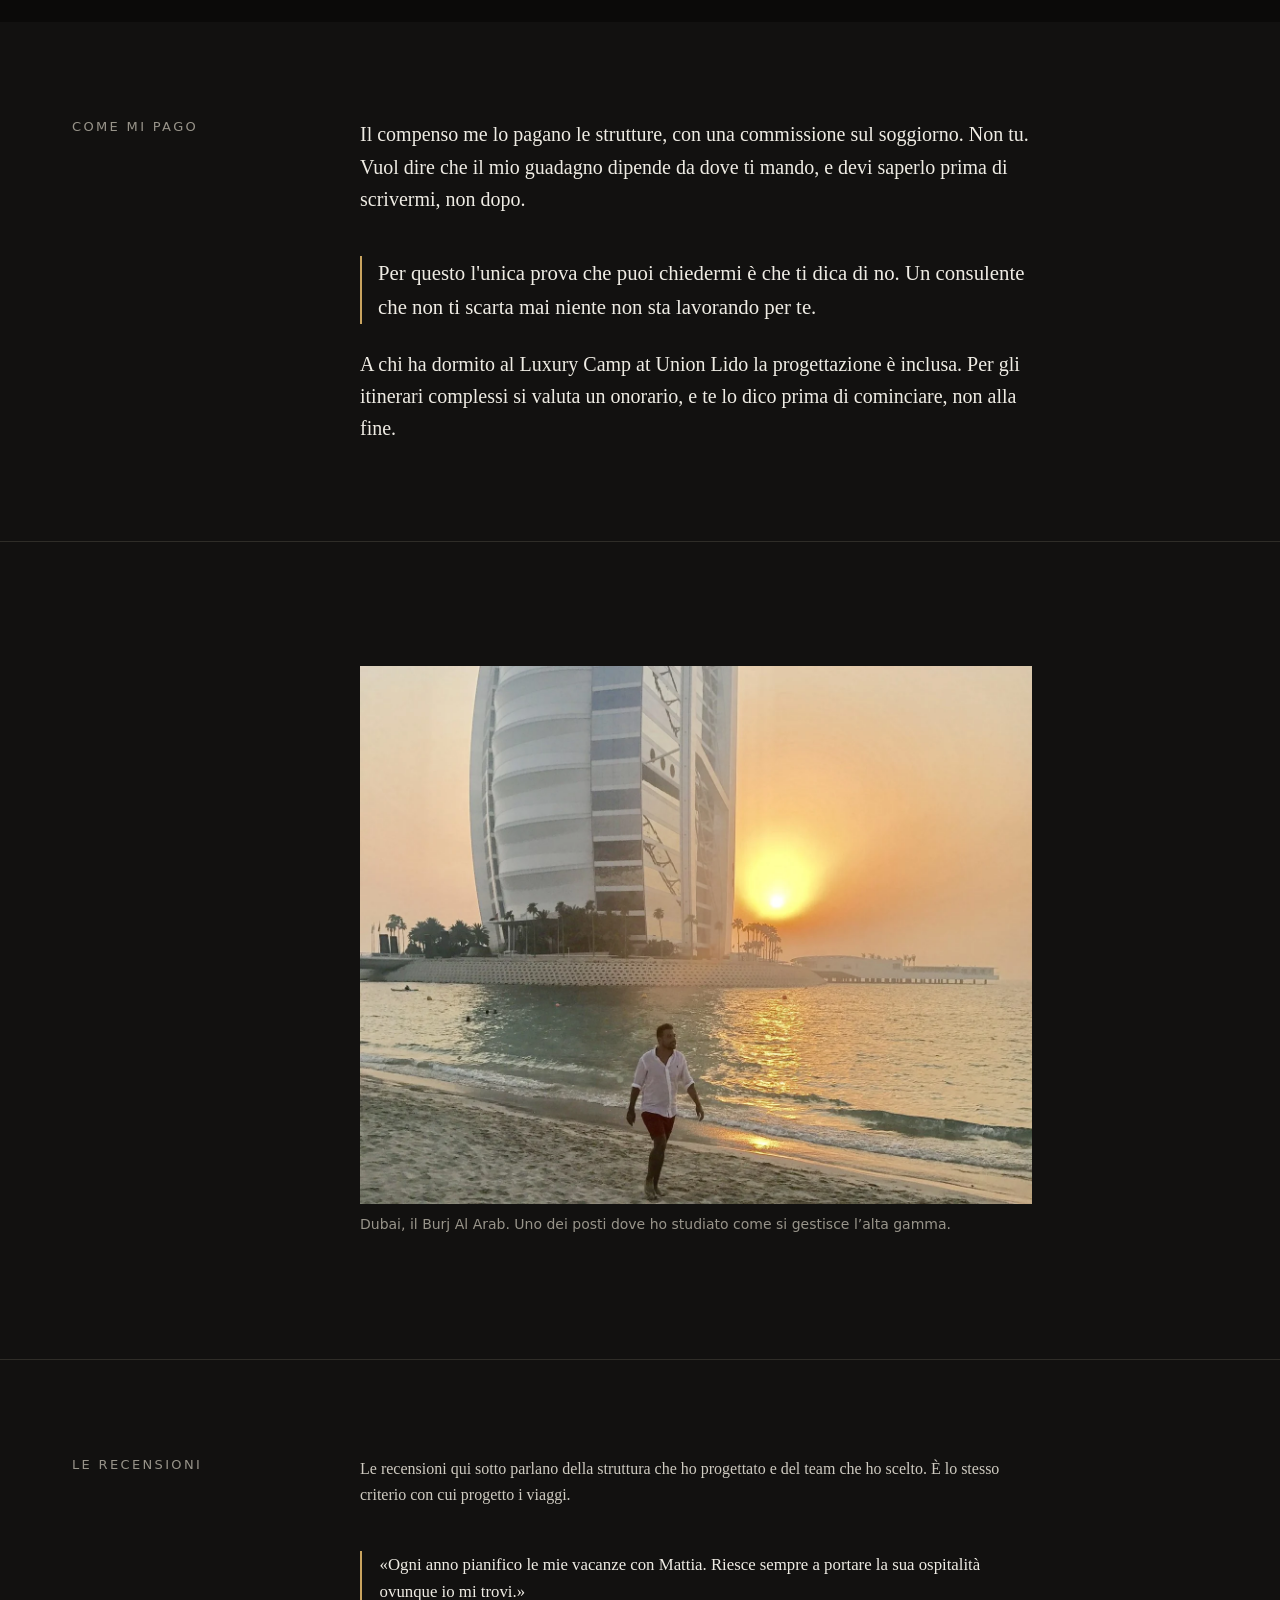
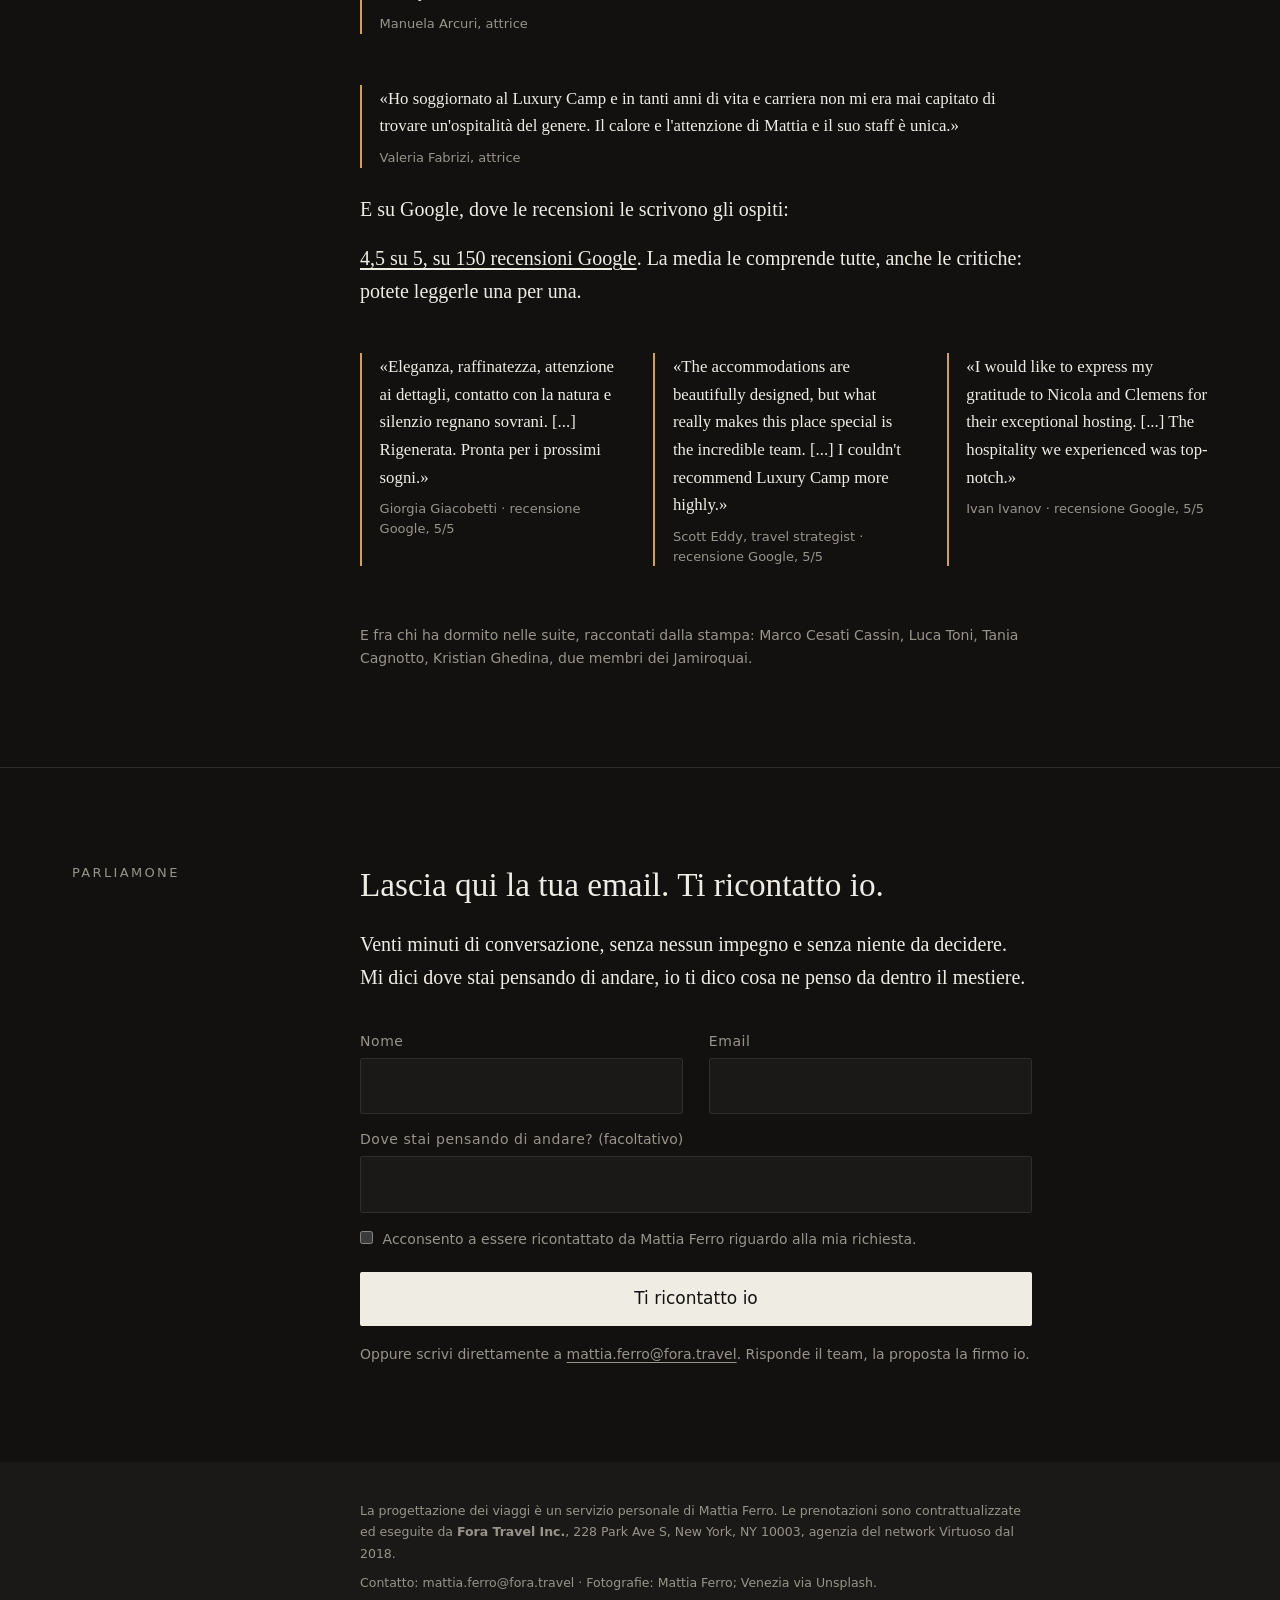
==== commit 423fe3b9: "Dubai ritagliata 5:4 a tutta colonna, reveal a cascata piu rapido, CTA a blocco su mobile Co-Authore" ====
--- a/index.html
+++ b/index.html
@@ -151,11 +151,13 @@
 /* comparsa allo scorrimento */
 @media (prefers-reduced-motion:no-preference){
   html{scroll-behavior:smooth}
-  html.js [data-reveal]{opacity:0;transform:translateY(12px);
-    transition:opacity .5s ease-out,transform .5s ease-out}
-  html.js [data-reveal].vista{opacity:1;transform:none}
-}
-@media print{[data-reveal]{opacity:1!important;transform:none!important}}
+  html.js [data-reveal]>*{opacity:0;transform:translateY(10px);
+    transition:opacity .45s ease-out,transform .45s ease-out;
+    transition-delay:calc(var(--rn,0)*70ms)}
+  html.js [data-reveal].vista>*{opacity:1;transform:none}
+}
+@media print{[data-reveal]>*{opacity:1!important;transform:none!important}}
+@media (max-width:45.99rem){.cta-row .cta{display:block;text-align:center}}
 .rev{margin:1.6rem 0;border-left:2px solid var(--brass);padding-left:1.1rem}
 .rev p{font-size:1.05rem;line-height:1.65;margin-bottom:.5rem}
 .rev footer{font:400 13px/1.5 system-ui,sans-serif;color:var(--soft)}
@@ -359,8 +361,8 @@
 
 <section class="sec">
   <div class="wrap">
-    <figure class="ritratto">
-      <picture><source srcset="/assets/dubai.webp" type="image/webp"><img src="/assets/dubai.jpg" width="1400" height="1460" loading="lazy" alt="Mattia Ferro sulla spiaggia davanti al Burj Al Arab a Dubai, al tramonto."></picture>
+    <figure>
+      <picture><source srcset="/assets/dubai-burj.webp" type="image/webp"><img src="/assets/dubai-burj.jpg" width="1400" height="1120" loading="lazy" alt="Mattia Ferro sulla spiaggia davanti al Burj Al Arab a Dubai, al tramonto."></picture>
       <figcaption>Dubai, il Burj Al Arab. Uno dei posti dove ho studiato come si gestisce l&rsquo;alta gamma.</figcaption>
     </figure>
   </div>
@@ -433,8 +435,12 @@
     entries.forEach(function(en){
       if(en.isIntersecting){en.target.classList.add('vista');io.unobserve(en.target)}
     });
-  },{threshold:0,rootMargin:'0px 0px -10% 0px'});
-  els.forEach(function(el){el.setAttribute('data-reveal','');io.observe(el)});
+  },{threshold:0,rootMargin:'0px 0px -6% 0px'});
+  els.forEach(function(el){
+    el.setAttribute('data-reveal','');
+    Array.prototype.forEach.call(el.children,function(c,i){c.style.setProperty('--rn',Math.min(i,4))});
+    io.observe(el);
+  });
 })();
 </script>
 
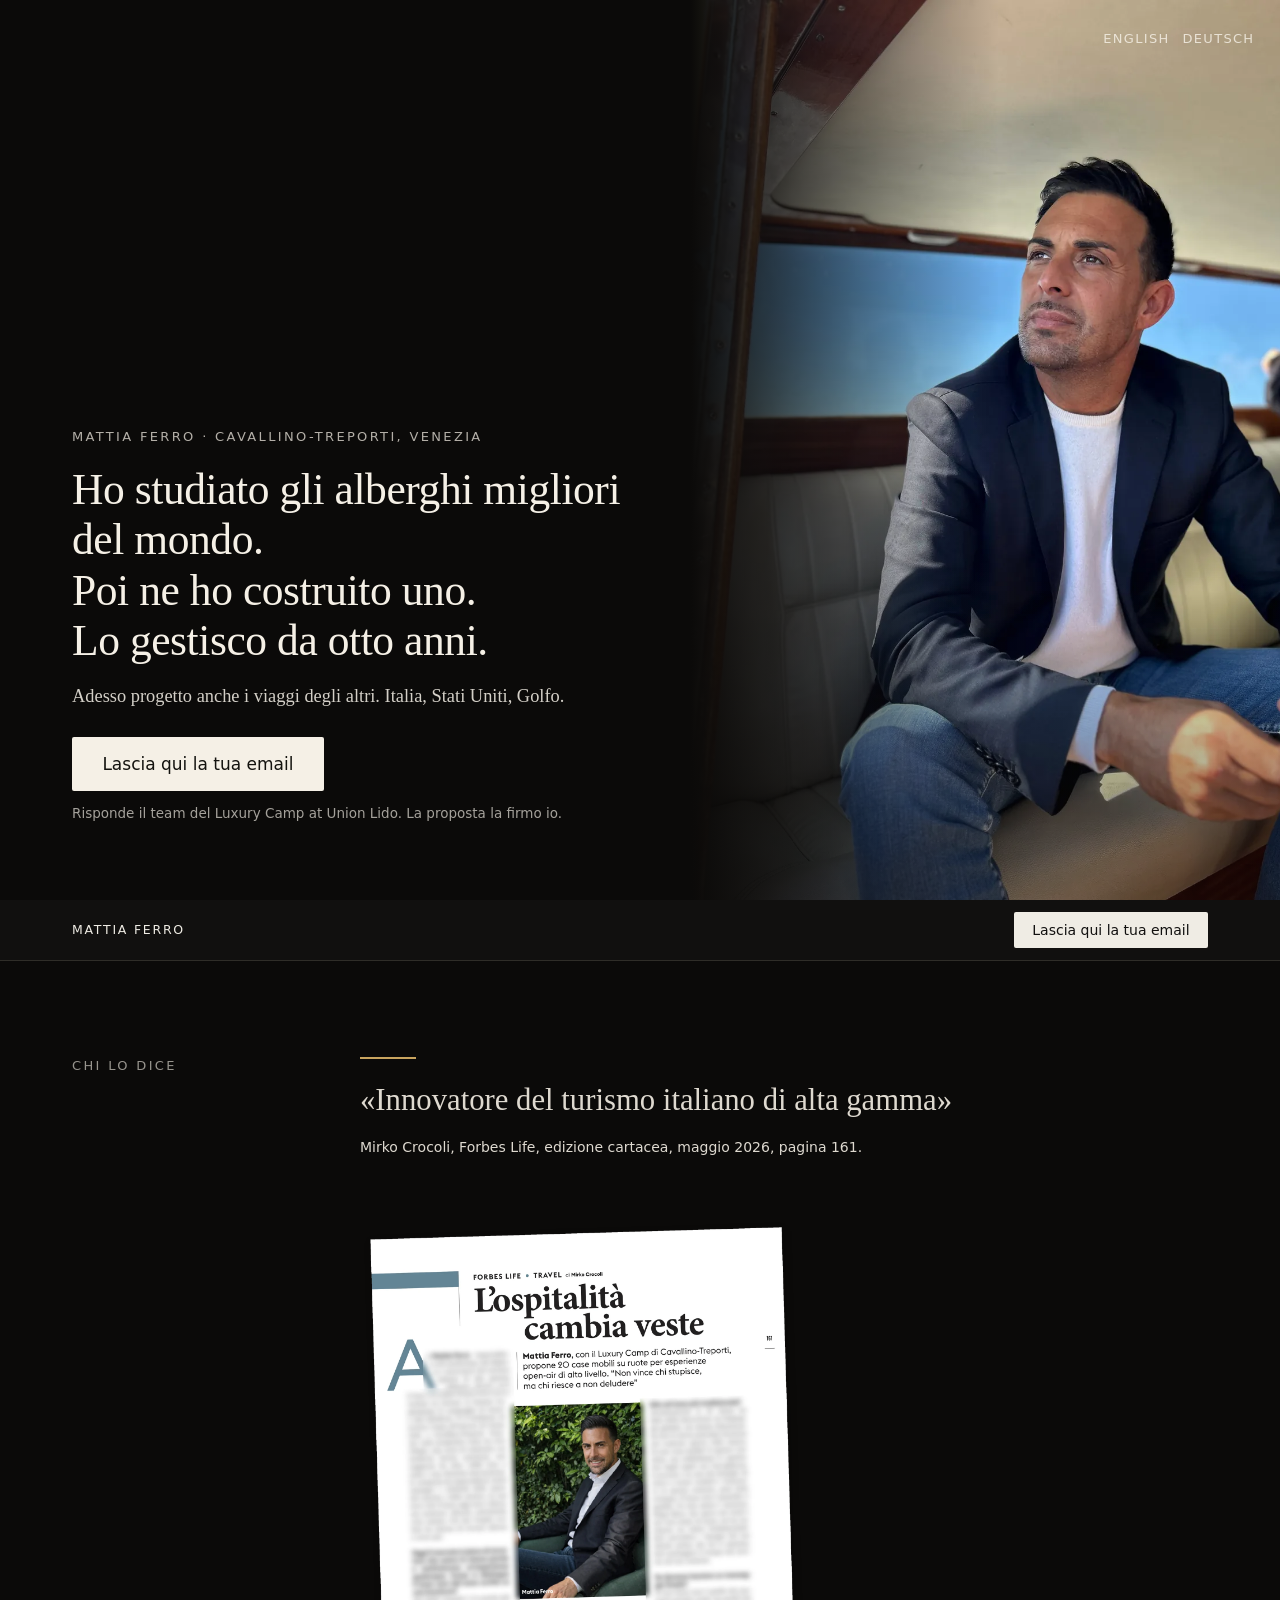
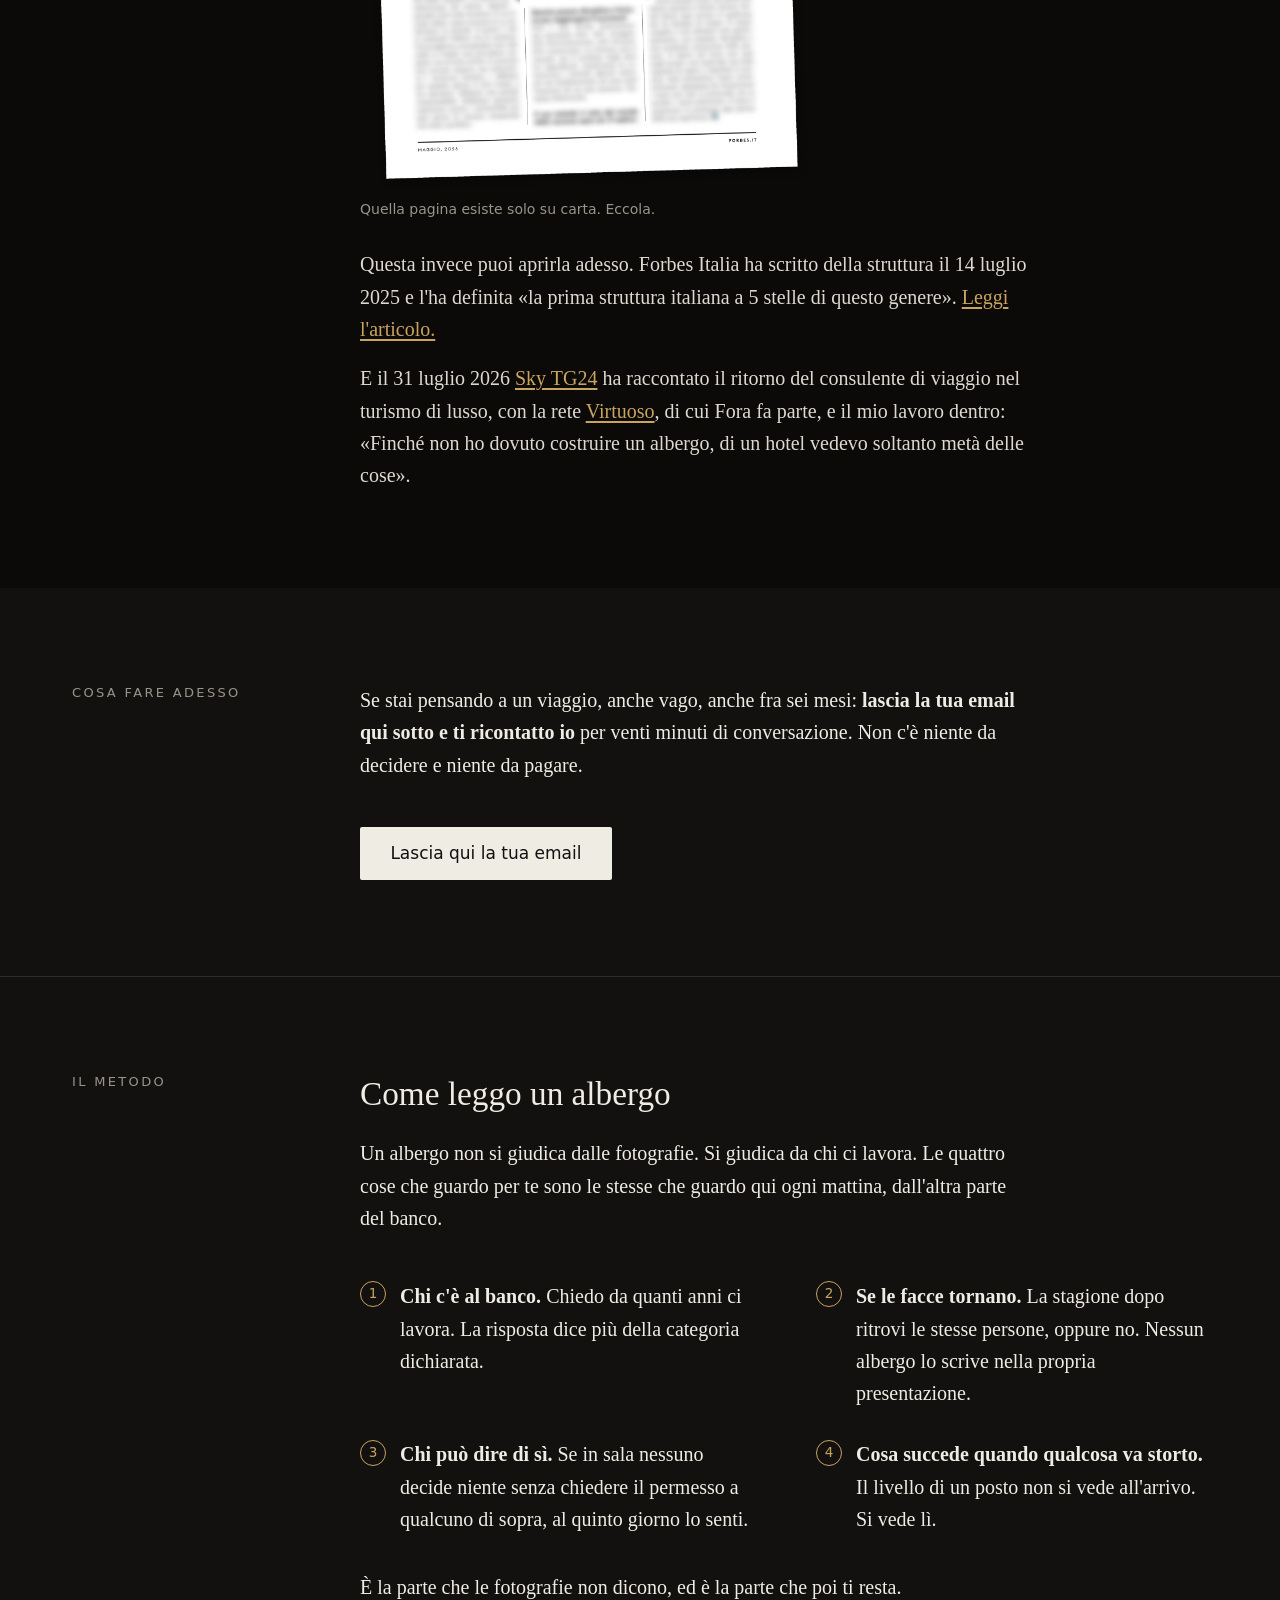
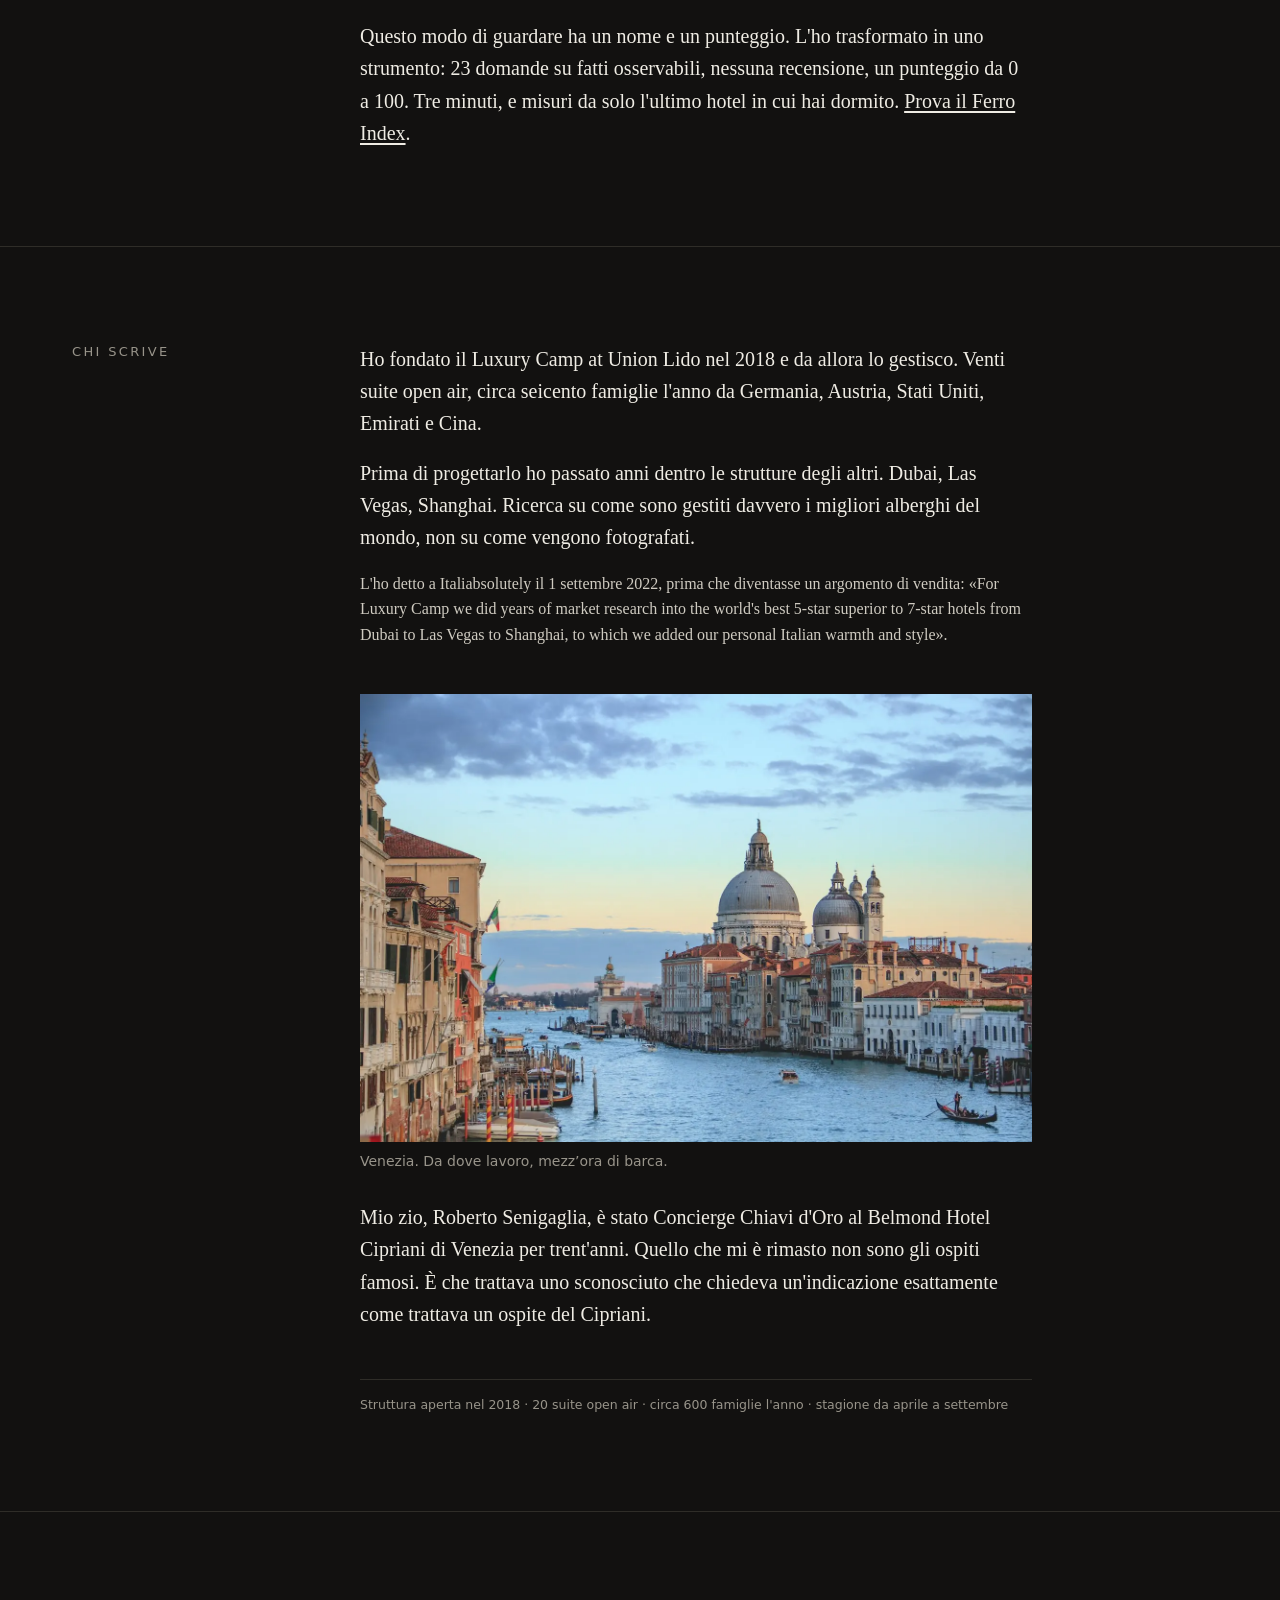
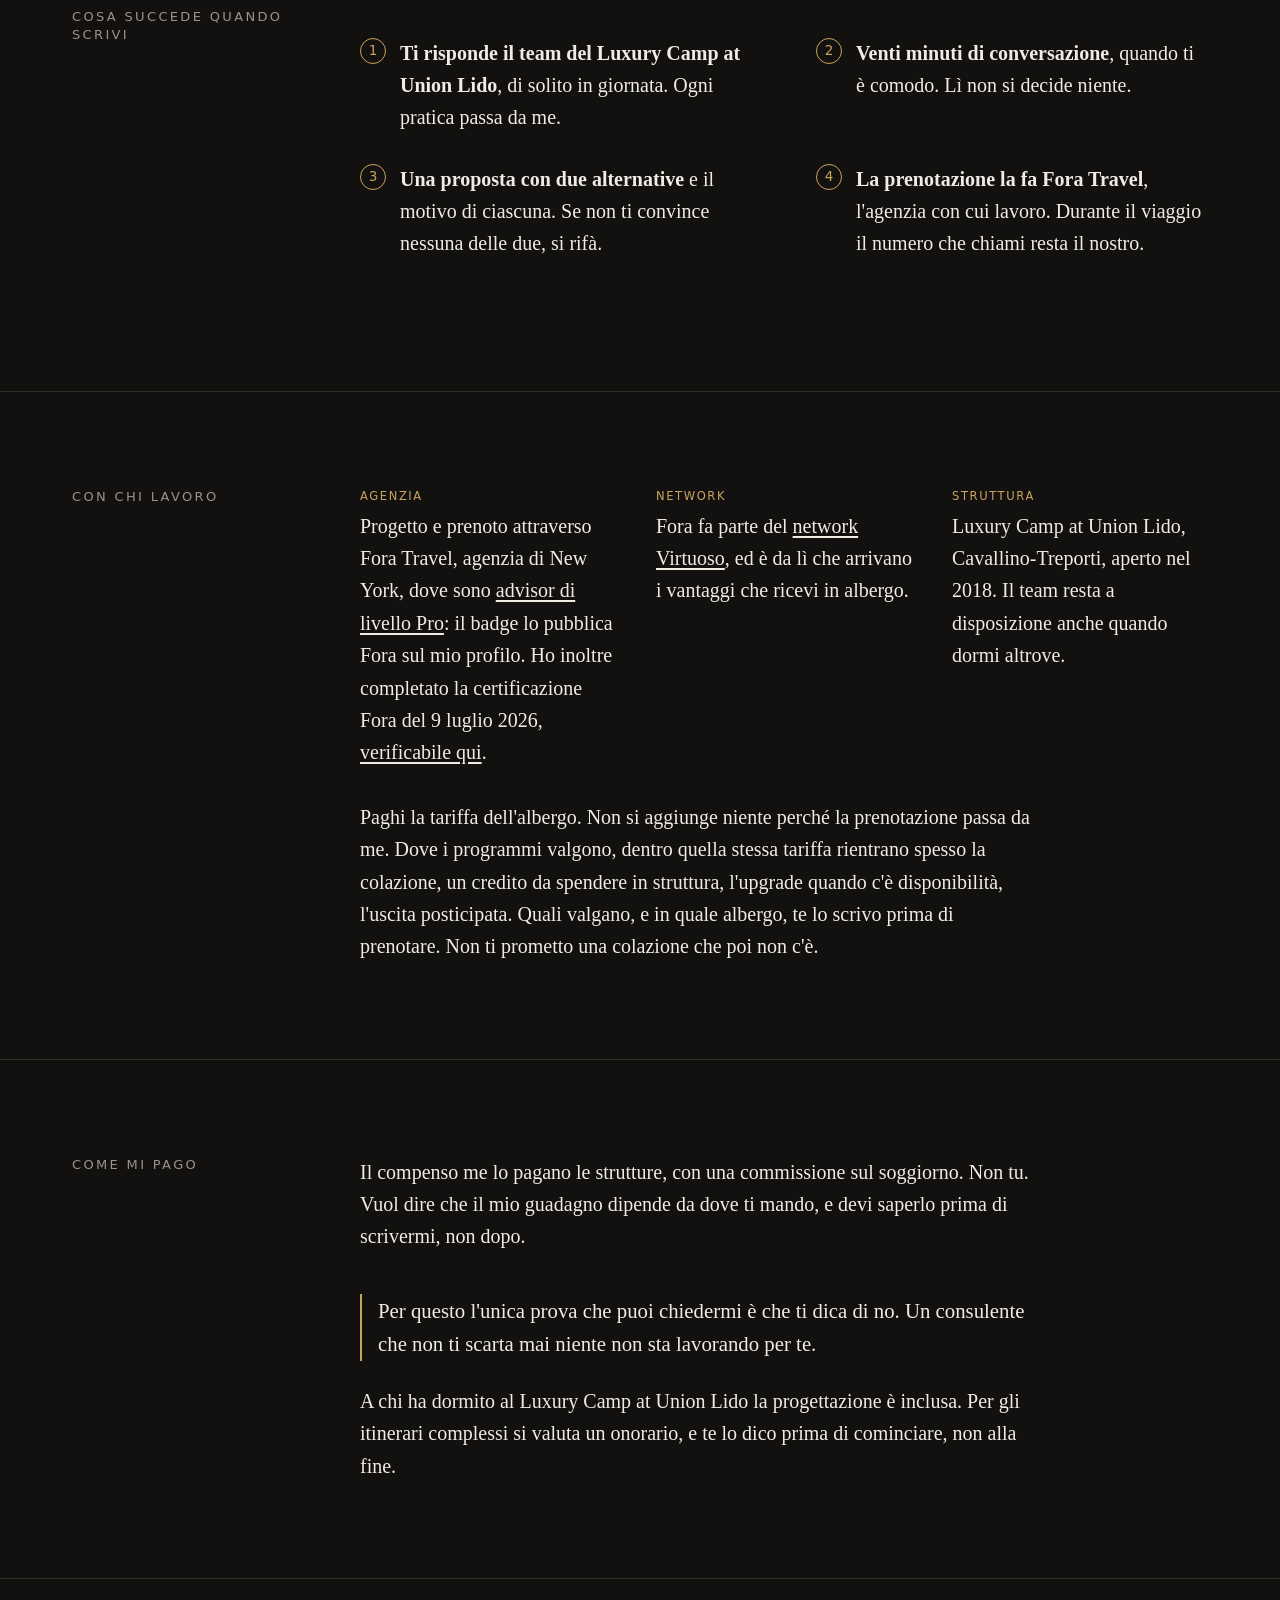
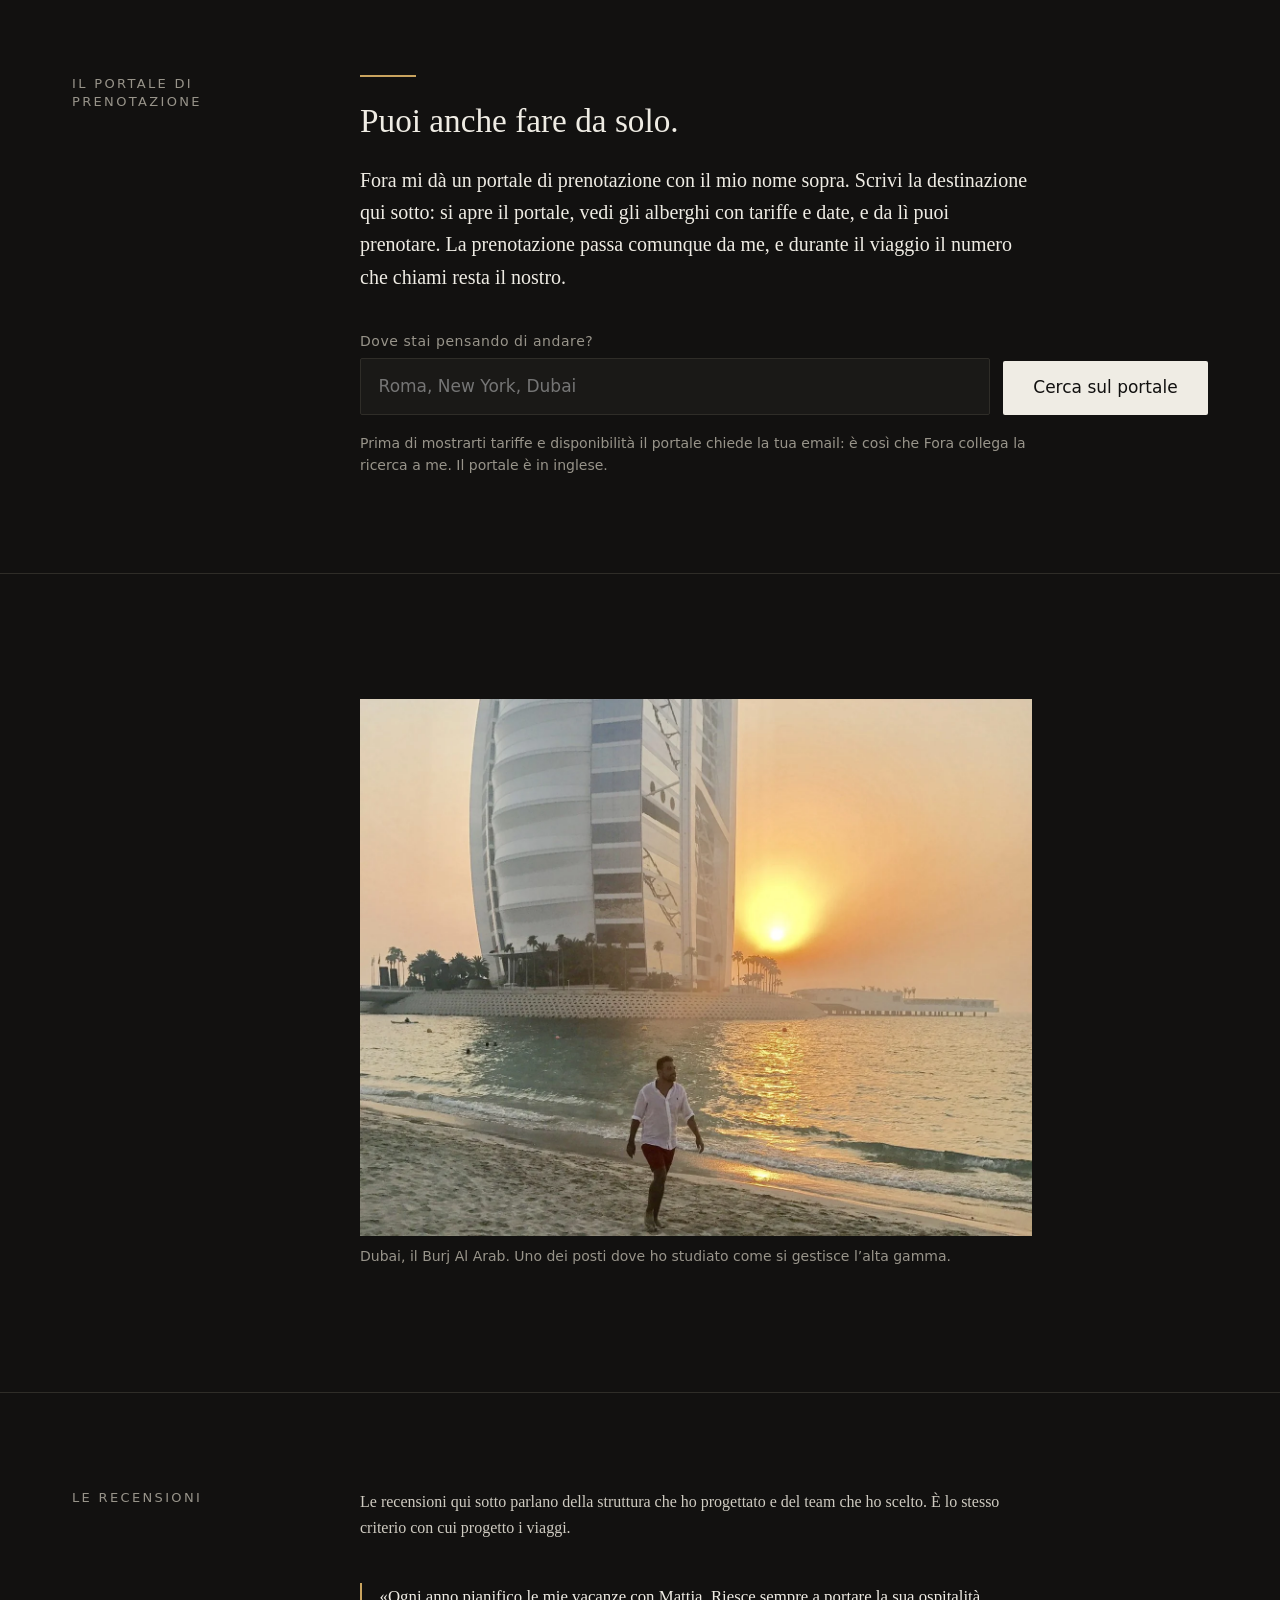
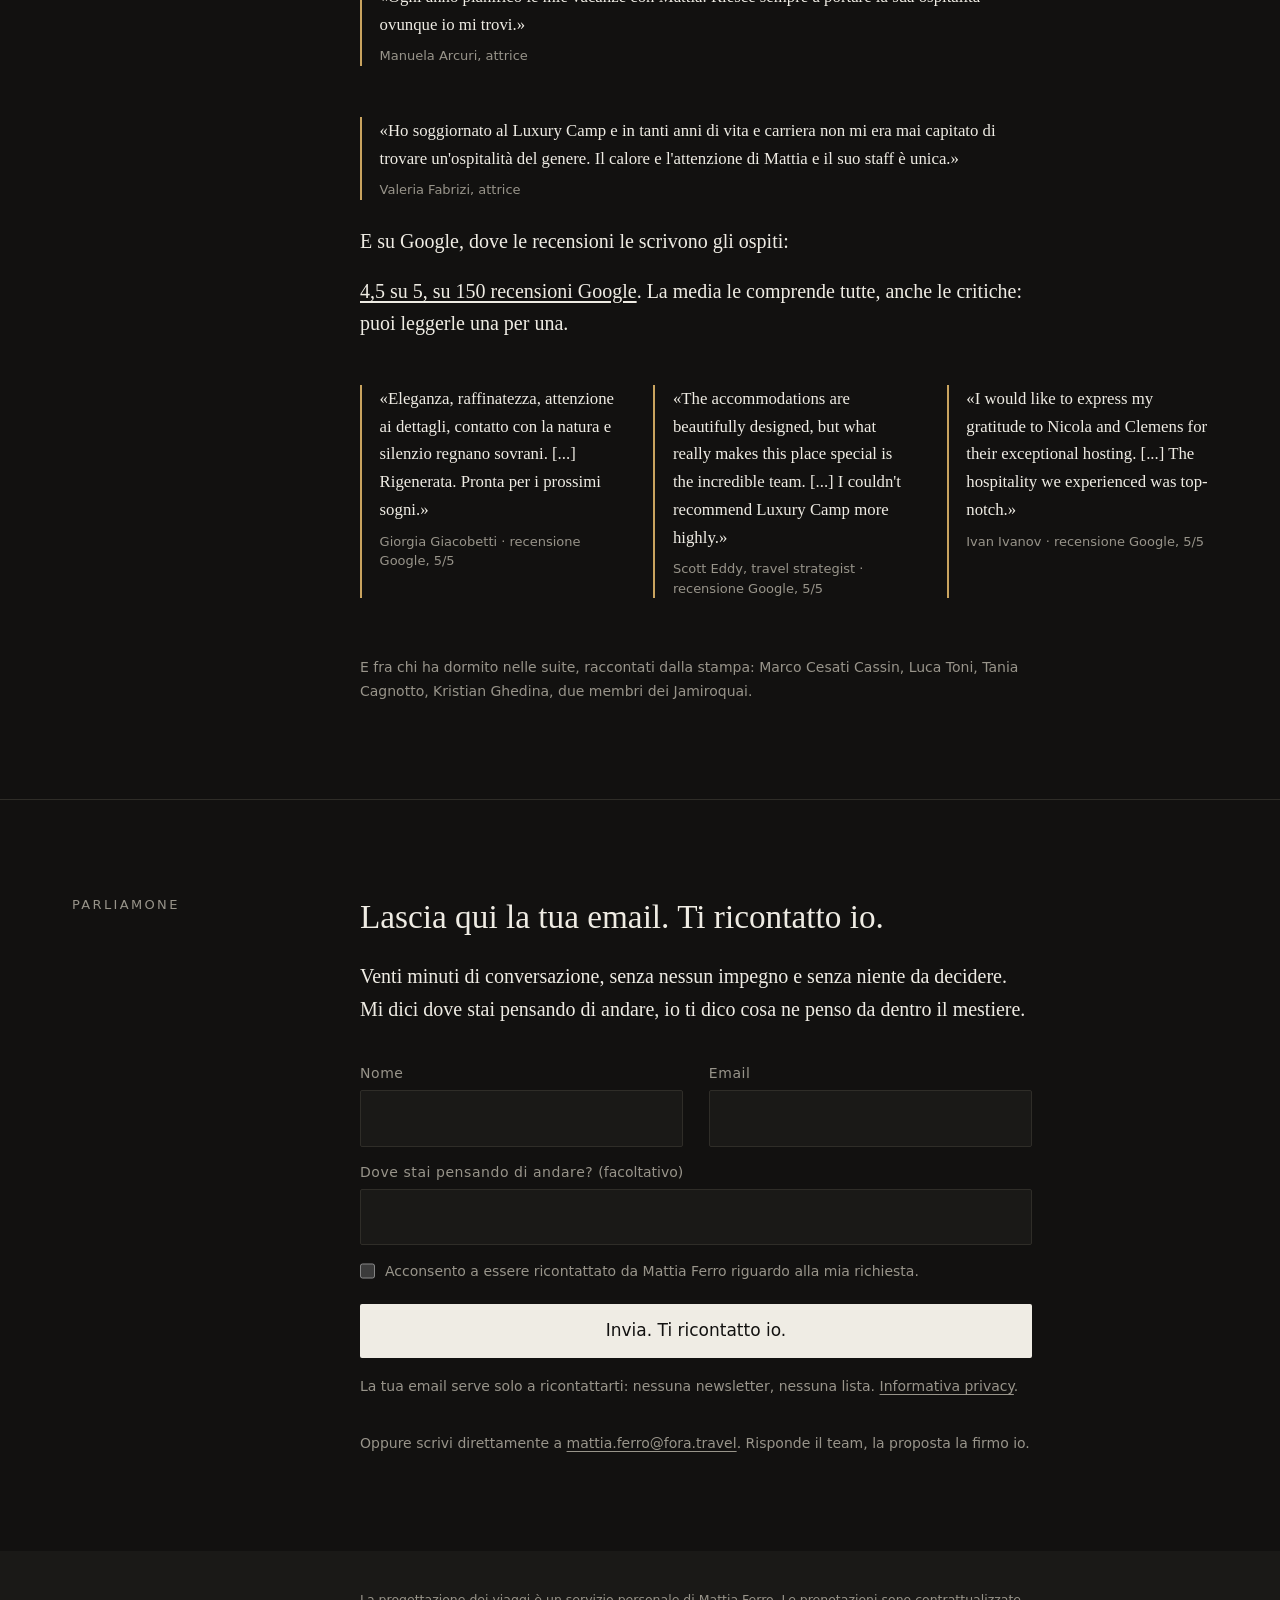
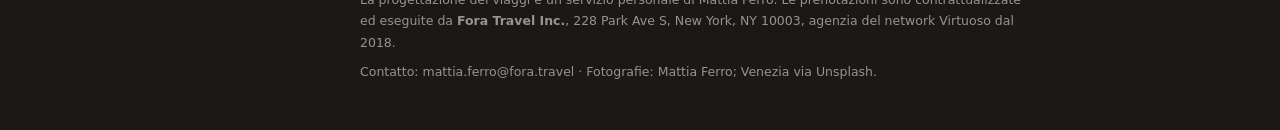
==== commit 0f5dc3e9: "Conformita Virtuoso, privacy in tre lingue, Come mi pago prima del portale, JSON-LD Person e meta so" ====
--- a/index.html
+++ b/index.html
@@ -14,7 +14,12 @@
 <meta property="og:title" content="Mattia Ferro, travel advisor">
 <meta property="og:description" content="Ho studiato gli alberghi migliori del mondo. Poi ne ho costruito uno. Lo gestisco da otto anni.">
 <meta property="og:url" content="https://travel.mattiaferro.com/">
+<meta property="og:locale" content="it_IT">
 <meta property="og:image" content="https://travel.mattiaferro.com/assets/og.jpg">
+<meta property="og:image:width" content="1200">
+<meta property="og:image:height" content="630">
+<meta property="og:image:alt" content="Mattia Ferro su un taxi d'acqua in laguna, verso Venezia.">
+<meta name="twitter:card" content="summary_large_image">
 <meta name="theme-color" content="#121110">
 <link rel="icon" type="image/png" href="/assets/favicon.png">
 <link rel="apple-touch-icon" href="/assets/apple-touch-icon.png">
@@ -86,14 +91,6 @@
 /* immagini */
 figure{margin:1.8rem 0}
 figcaption{font:400 13px/1.5 system-ui,sans-serif;color:var(--soft);margin-top:.6rem}
-.ph{background:var(--bg-2);border:1px dashed var(--line);border-radius:2px;
-  display:flex;align-items:center;justify-content:center;text-align:center;
-  padding:1.6rem 1.2rem;min-height:0}
-.ph span{font:400 12.5px/1.55 system-ui,sans-serif;color:var(--soft);max-width:24rem}
-.ph.r45{aspect-ratio:3/2}
-.ph.r11{aspect-ratio:1/1;width:70%}
-.band .ph{background:rgba(245,240,230,.06);border-color:rgba(245,240,230,.22)}
-.band .ph span{color:rgba(245,240,230,.6)}
 
 /* elenchi e blocchi */
 .steps{list-style:none;counter-reset:s}
@@ -125,14 +122,15 @@
 .note{font:400 13.5px/1.6 system-ui,sans-serif;color:var(--soft);margin-top:1.1rem}
 
 /* portale di prenotazione */
-.band h2{color:var(--ivory)}
-.band .form label{color:rgba(245,240,230,.7)}
-.band .form input[type=text]{background:rgba(245,240,230,.08);border-color:rgba(245,240,230,.28);color:var(--ivory)}
-.band .form input[type=text]::placeholder{color:rgba(245,240,230,.4)}
-.band .form input:focus{outline-color:var(--brass-dark)}
-.band .note{color:rgba(245,240,230,.6)}
 .searchrow{display:flex;flex-direction:column}
 .searchrow label{margin-bottom:0}
+
+/* stati interattivi */
+.cta{transition:background .15s ease,color .15s ease}
+a:hover{color:var(--brass)}
+.cta:hover{background:#fff;color:#14130f}
+a:focus-visible,button:focus-visible{outline:2px solid var(--brass);outline-offset:3px}
+.form .check input{width:1.15em;height:1.15em}
 
 /* barra fissa */
 .topbar{position:sticky;top:0;z-index:50;background:var(--bg);border-bottom:1px solid var(--line)}
@@ -145,7 +143,7 @@
   padding:0 max(1.35rem,env(safe-area-inset-right)) 0 max(1.35rem,env(safe-area-inset-left))}
 .topbar-nome{font:500 12.5px/1 system-ui,sans-serif;letter-spacing:.14em;
   text-transform:uppercase;color:var(--ink);text-decoration:none;white-space:nowrap;padding:1rem 0}
-.topbar .cta{background:var(--ink);color:var(--bg);padding:.55rem 1rem;font-size:13.5px;white-space:nowrap}
+.topbar .cta{background:var(--ink);color:var(--bg);padding:.7rem 1.15rem;font-size:13.5px;white-space:nowrap}
 [id]{scroll-margin-top:calc(var(--nav-h) + .75rem)}
 
 /* comparsa allo scorrimento */
@@ -162,7 +160,6 @@
 .rev p{font-size:1.05rem;line-height:1.65;margin-bottom:.5rem}
 .rev footer{font:400 13px/1.5 system-ui,sans-serif;color:var(--soft)}
 .nomi-riga{font:400 14px/1.7 system-ui,sans-serif;color:var(--soft);margin-top:1.8rem}
-.nomi{font-size:1.05rem;line-height:1.9;border-left:2px solid var(--brass);padding-left:1rem}
 body>footer{background:var(--bg-2);padding:2.4rem 0 3rem;
   font:400 12.5px/1.7 system-ui,sans-serif;color:var(--soft)}
 body>footer p{margin-bottom:.5rem}
@@ -220,9 +217,12 @@
   #contatto .form>label:nth-of-type(1){grid-column:1}
   #contatto .form>label:nth-of-type(2){grid-column:2}
   .topbar-in{max-width:76rem;padding:0 2.5rem}
-  .topbar .cta{font-size:14px;padding:.65rem 1.15rem}
+  .topbar .cta{font-size:14px}
 }
 </style>
+<script type="application/ld+json">
+{"@context": "https://schema.org", "@type": "Person", "name": "Mattia Ferro", "jobTitle": "Travel advisor", "url": "https://travel.mattiaferro.com/", "image": "https://travel.mattiaferro.com/assets/og.jpg", "email": "mailto:mattia.ferro@fora.travel", "affiliation": {"@type": "Organization", "name": "Fora Travel Inc.", "url": "https://www.foratravel.com/"}, "knowsLanguage": ["it", "en"], "sameAs": ["https://www.foratravel.com/advisor/mattia-ferro", "https://www.virtuoso.com/advisor/mattferr74504", "https://www.linkedin.com/in/mattiaferro", "https://mattiaferro.com/", "https://index.mattiaferro.com/"]}
+</script>
 </head>
 <body>
 
@@ -257,7 +257,7 @@
       <figcaption>Quella pagina esiste solo su carta. Eccola.</figcaption>
     </figure>
     <p>Questa invece puoi aprirla adesso. Forbes Italia ha scritto della struttura il 14 luglio 2025 e l'ha definita «la prima struttura italiana a 5 stelle di questo genere». <a href="https://forbes.it/2025/07/14/luxury-camp-lesperienza-esclusiva-delle-vacanze-allaria-aperta">Leggi l'articolo.</a></p>
-    <p>E il 31 luglio 2026 <a href="https://tg24.sky.it/lifestyle/2026/07/31/turismo-lusso-torna-consulente-viaggio">Sky TG24</a> ha raccontato il ritorno del consulente di viaggio nel turismo di lusso, con la rete Virtuoso e il mio lavoro dentro: «Finché non ho dovuto costruire un albergo, di un hotel vedevo soltanto metà delle cose».</p>
+    <p>E il 31 luglio 2026 <a href="https://tg24.sky.it/lifestyle/2026/07/31/turismo-lusso-torna-consulente-viaggio">Sky TG24</a> ha raccontato il ritorno del consulente di viaggio nel turismo di lusso, con la rete <a href="https://www.virtuoso.com/advisor/mattferr74504">Virtuoso</a>, di cui Fora fa parte, e il mio lavoro dentro: «Finché non ho dovuto costruire un albergo, di un hotel vedevo soltanto metà delle cose».</p>
   </div>
 </section>
 
@@ -281,8 +281,7 @@
       <li><strong>Cosa succede quando qualcosa va storto.</strong> Il livello di un posto non si vede all'arrivo. Si vede lì.</li>
     </ol>
     <p>È la parte che le fotografie non dicono, ed è la parte che poi ti resta.</p>
-    <p>Questo modo di guardare ha un nome e un punteggio. L'ho trasformato in uno strumento: 23 domande su fatti osservabili, nessuna recensione, un punteggio da 0 a 100. Tre minuti, e misuri da solo l'ultimo hotel in cui hai dormito.</p>
-    <p class="cta-row"><a class="cta" href="https://index.mattiaferro.com/">Prova il Ferro Index</a></p>
+    <p>Questo modo di guardare ha un nome e un punteggio. L'ho trasformato in uno strumento: 23 domande su fatti osservabili, nessuna recensione, un punteggio da 0 a 100. Tre minuti, e misuri da solo l'ultimo hotel in cui hai dormito. <a href="https://index.mattiaferro.com/">Prova il Ferro Index</a>.</p>
   </div>
 </section>
 
@@ -308,7 +307,7 @@
       <li><strong>Ti risponde il team del Luxury Camp at Union Lido</strong>, di solito in giornata. Ogni pratica passa da me.</li>
       <li><strong>Venti minuti di conversazione</strong>, quando ti è comodo. Lì non si decide niente.</li>
       <li><strong>Una proposta con due alternative</strong> e il motivo di ciascuna. Se non ti convince nessuna delle due, si rifà.</li>
-      <li><strong>Prenota Fora Travel</strong>, l'agenzia con cui lavoro. Durante il viaggio il numero che chiami resta il nostro.</li>
+      <li><strong>La prenotazione la fa Fora Travel</strong>, l'agenzia con cui lavoro. Durante il viaggio il numero che chiami resta il nostro.</li>
     </ol>
   </div>
 </section>
@@ -319,7 +318,7 @@
     <div class="griglia">
     <div class="blk">
       <p class="lbl">Agenzia</p>
-      <p>Progetto e prenoto attraverso Fora Travel, agenzia di New York, dove sono <a href="https://www.foratravel.com/advisor/mattia-ferro">advisor di livello Pro</a>. La certificazione, rilasciata da Fora il 9 luglio 2026, <a href="https://www.foratravel.com/certification?credential=29319607-bedc-4e87-bd8e-bbac78a36589">si verifica qui</a>.</p>
+      <p>Progetto e prenoto attraverso Fora Travel, agenzia di New York, dove sono <a href="https://www.foratravel.com/advisor/mattia-ferro">advisor di livello Pro</a>: il badge lo pubblica Fora sul mio profilo. Ho inoltre completato la certificazione Fora del 9 luglio 2026, <a href="https://www.foratravel.com/certification?credential=29319607-bedc-4e87-bd8e-bbac78a36589">verificabile qui</a>.</p>
     </div>
     <div class="blk">
       <p class="lbl">Network</p>
@@ -334,7 +333,16 @@
   </div>
 </section>
 
-<section class="band" id="prenota">
+<section class="sec">
+  <div class="wrap">
+    <p class="kicker">Come mi pago</p>
+    <p>Il compenso me lo pagano le strutture, con una commissione sul soggiorno. Non tu. Vuol dire che il mio guadagno dipende da dove ti mando, e devi saperlo prima di scrivermi, non dopo.</p>
+    <p class="pull">Per questo l'unica prova che puoi chiedermi è che ti dica di no. Un consulente che non ti scarta mai niente non sta lavorando per te.</p>
+    <p>A chi ha dormito al Luxury Camp at Union Lido la progettazione è inclusa. Per gli itinerari complessi si valuta un onorario, e te lo dico prima di cominciare, non alla fine.</p>
+  </div>
+</section>
+
+<section class="sec" id="prenota">
   <div class="wrap">
     <p class="kicker">Il portale di prenotazione</p>
     <hr class="rule-brass">
@@ -352,15 +360,6 @@
 
 <section class="sec">
   <div class="wrap">
-    <p class="kicker">Come mi pago</p>
-    <p>Il compenso me lo pagano le strutture, con una commissione sul soggiorno. Non tu. Vuol dire che il mio guadagno dipende da dove ti mando, e devi saperlo prima di scrivermi, non dopo.</p>
-    <p class="pull">Per questo l'unica prova che puoi chiedermi è che ti dica di no. Un consulente che non ti scarta mai niente non sta lavorando per te.</p>
-    <p>A chi ha dormito al Luxury Camp at Union Lido la progettazione è inclusa. Per gli itinerari complessi si valuta un onorario, e te lo dico prima di cominciare, non alla fine.</p>
-  </div>
-</section>
-
-<section class="sec">
-  <div class="wrap">
     <figure>
       <picture><source srcset="/assets/dubai-burj.webp" type="image/webp"><img src="/assets/dubai-burj.jpg" width="1400" height="1120" loading="lazy" alt="Mattia Ferro sulla spiaggia davanti al Burj Al Arab a Dubai, al tramonto."></picture>
       <figcaption>Dubai, il Burj Al Arab. Uno dei posti dove ho studiato come si gestisce l&rsquo;alta gamma.</figcaption>
@@ -381,7 +380,7 @@
       <footer>Valeria Fabrizi, attrice</footer>
     </blockquote>
     <p>E su Google, dove le recensioni le scrivono gli ospiti:</p>
-    <p><a href="https://www.google.com/maps/place/Luxury+Camp+at+Union+Lido/">4,5 su 5, su 150 recensioni Google</a>. La media le comprende tutte, anche le critiche: potete leggerle una per una.</p>
+    <p><a href="https://www.google.com/maps/place/Luxury+Camp+at+Union+Lido/">4,5 su 5, su 150 recensioni Google</a>. La media le comprende tutte, anche le critiche: puoi leggerle una per una.</p>
     <div class="rev3">
     <blockquote class="rev">
       <p>«Eleganza, raffinatezza, attenzione ai dettagli, contatto con la natura e silenzio regnano sovrani. [...] Rigenerata. Pronta per i prossimi sogni.»</p>
@@ -413,8 +412,9 @@
       <label>Email<input type="email" name="email" required autocomplete="email"></label>
       <label>Dove stai pensando di andare? <span class="opz">(facoltativo)</span><input type="text" name="destinazione"></label>
       <label class="check"><input type="checkbox" name="consenso" value="sì" required> Acconsento a essere ricontattato da Mattia Ferro riguardo alla mia richiesta.</label>
-      <button class="cta" type="submit">Ti ricontatto io</button>
+      <button class="cta" type="submit">Invia. Ti ricontatto io.</button>
     </form>
+    <p class="note">La tua email serve solo a ricontattarti: nessuna newsletter, nessuna lista. <a href="/privacy/">Informativa privacy</a>.</p>
     <p class="note">Oppure scrivi direttamente a <a href="mailto:mattia.ferro@fora.travel">mattia.ferro@fora.travel</a>. Risponde il team, la proposta la firmo io.</p>
   </div>
 </section>
@@ -430,7 +430,7 @@
 (function(){
   if(!('IntersectionObserver' in window))return;
   document.documentElement.classList.add('js');
-  var els=document.querySelectorAll('section.sec:not(#contatto)>.wrap');
+  var els=document.querySelectorAll('section.sec:not(#contatto):not(#prenota)>.wrap');
   var io=new IntersectionObserver(function(entries){
     entries.forEach(function(en){
       if(en.isIntersecting){en.target.classList.add('vista');io.unobserve(en.target)}
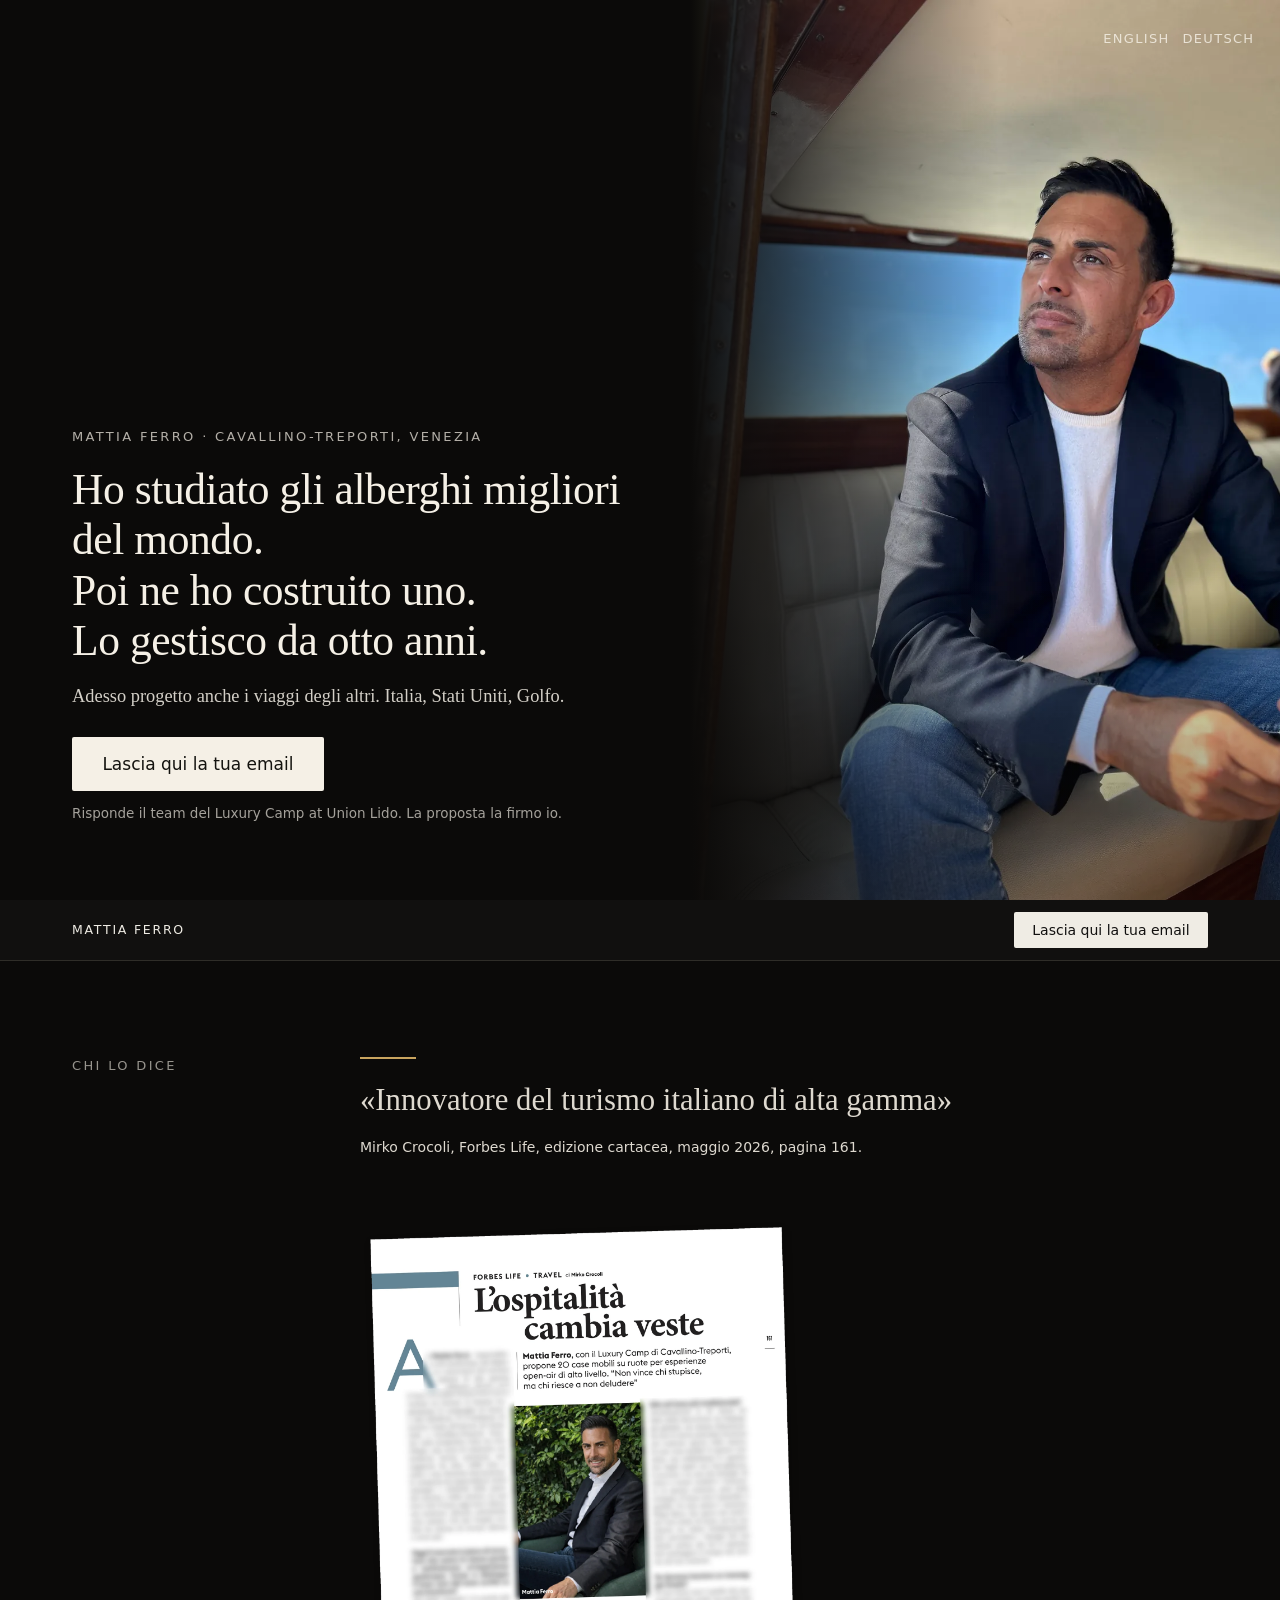
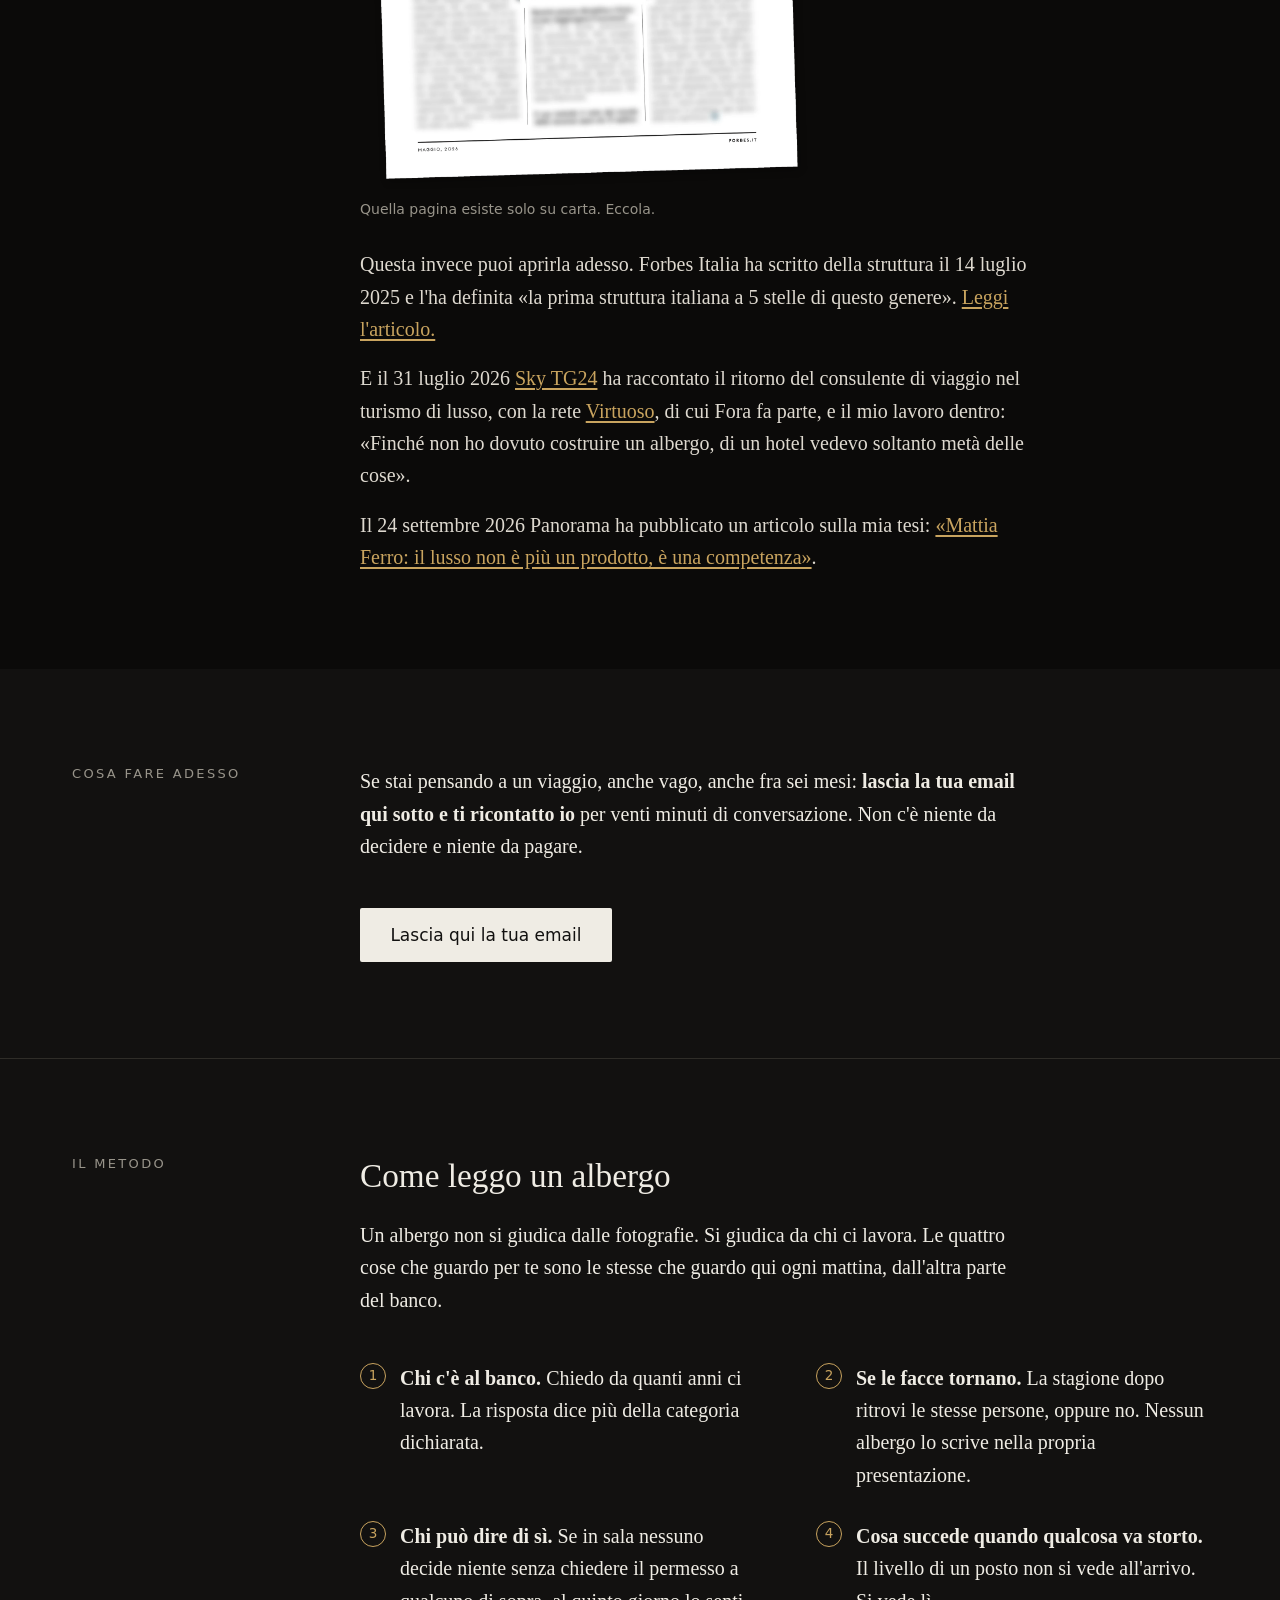
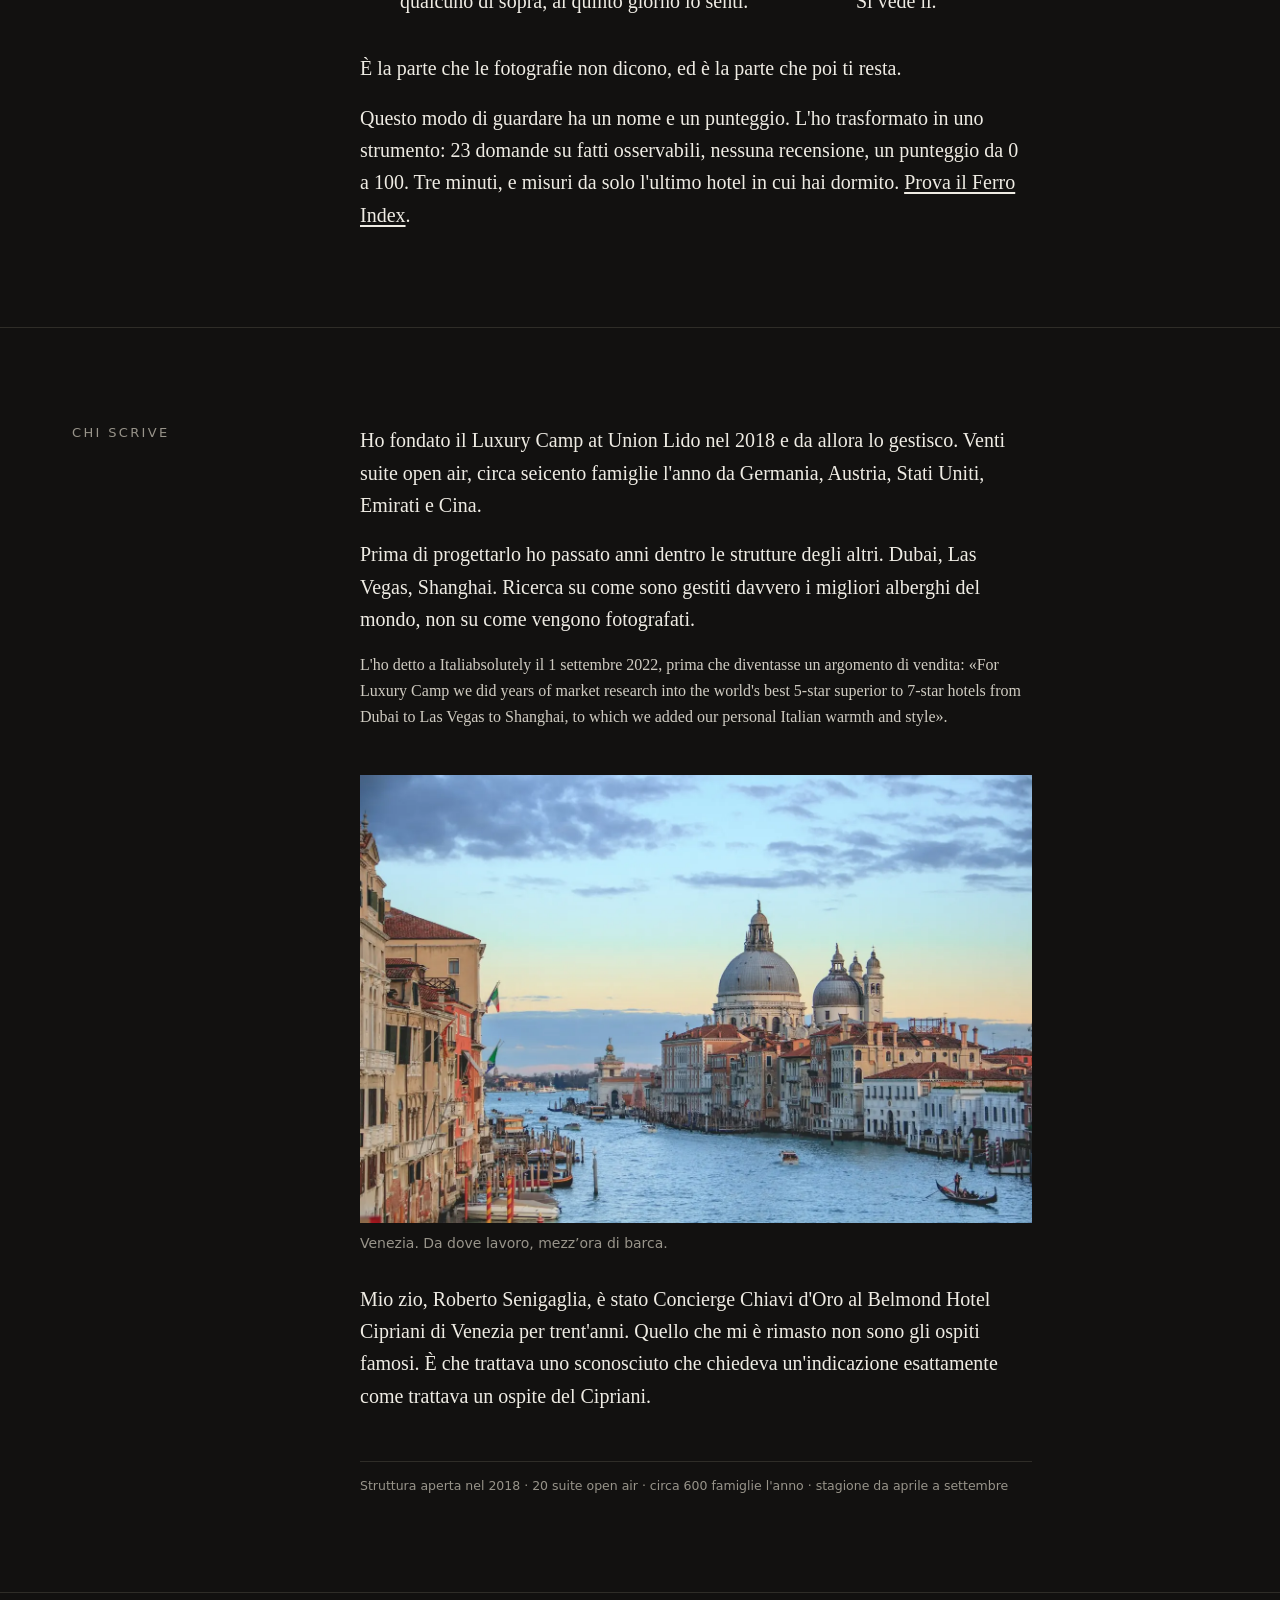
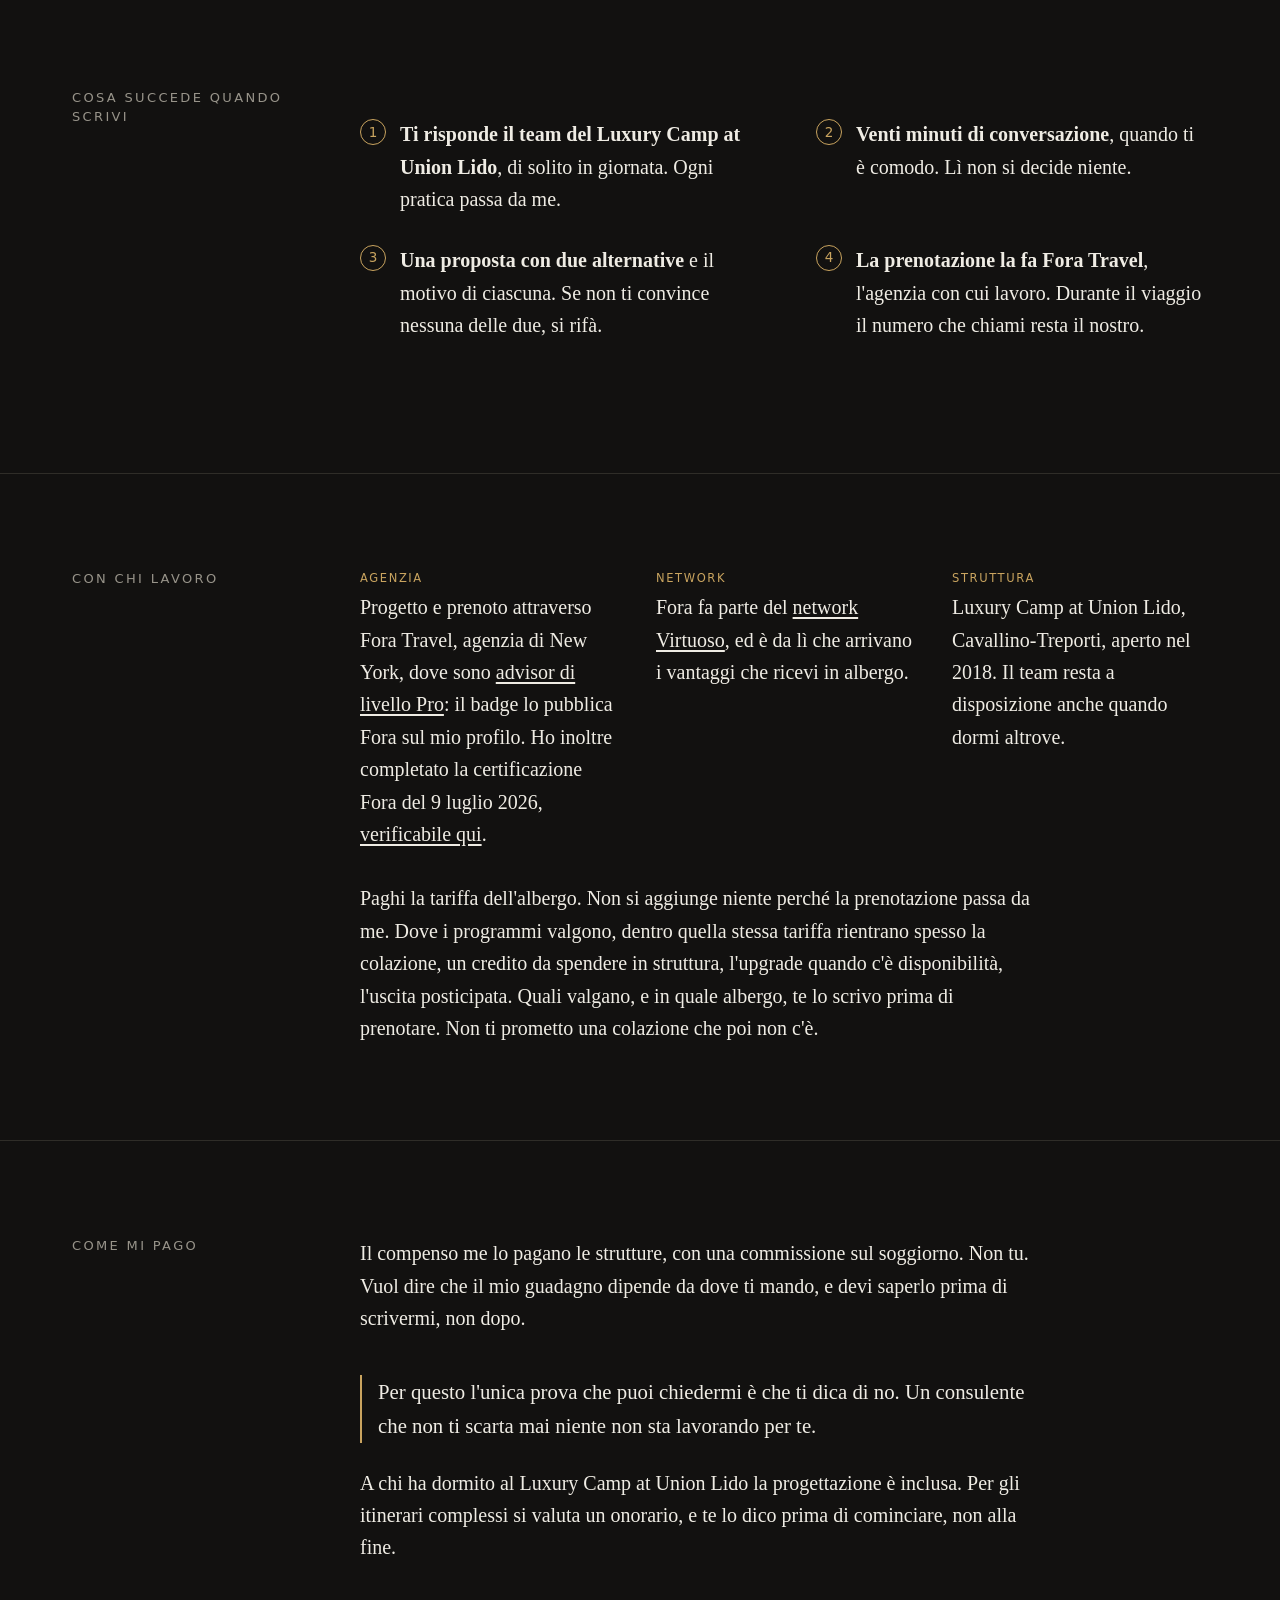
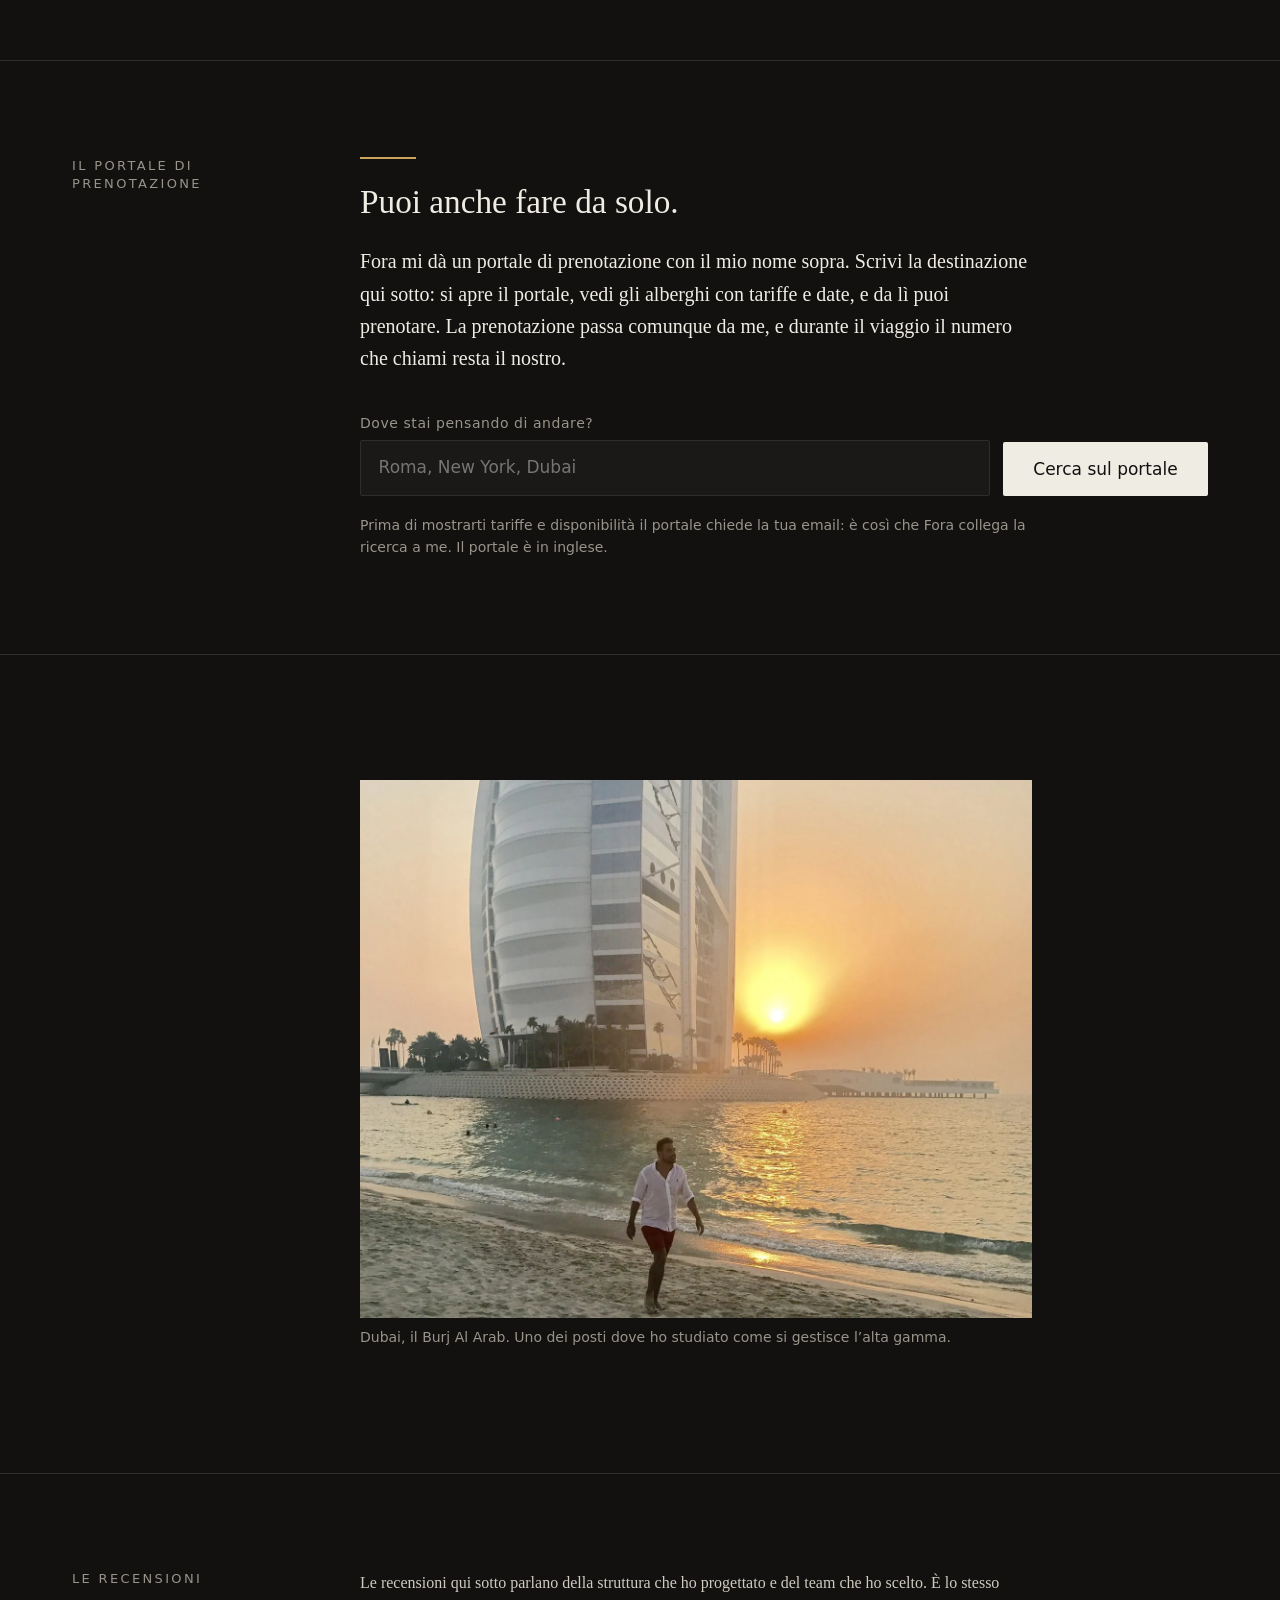
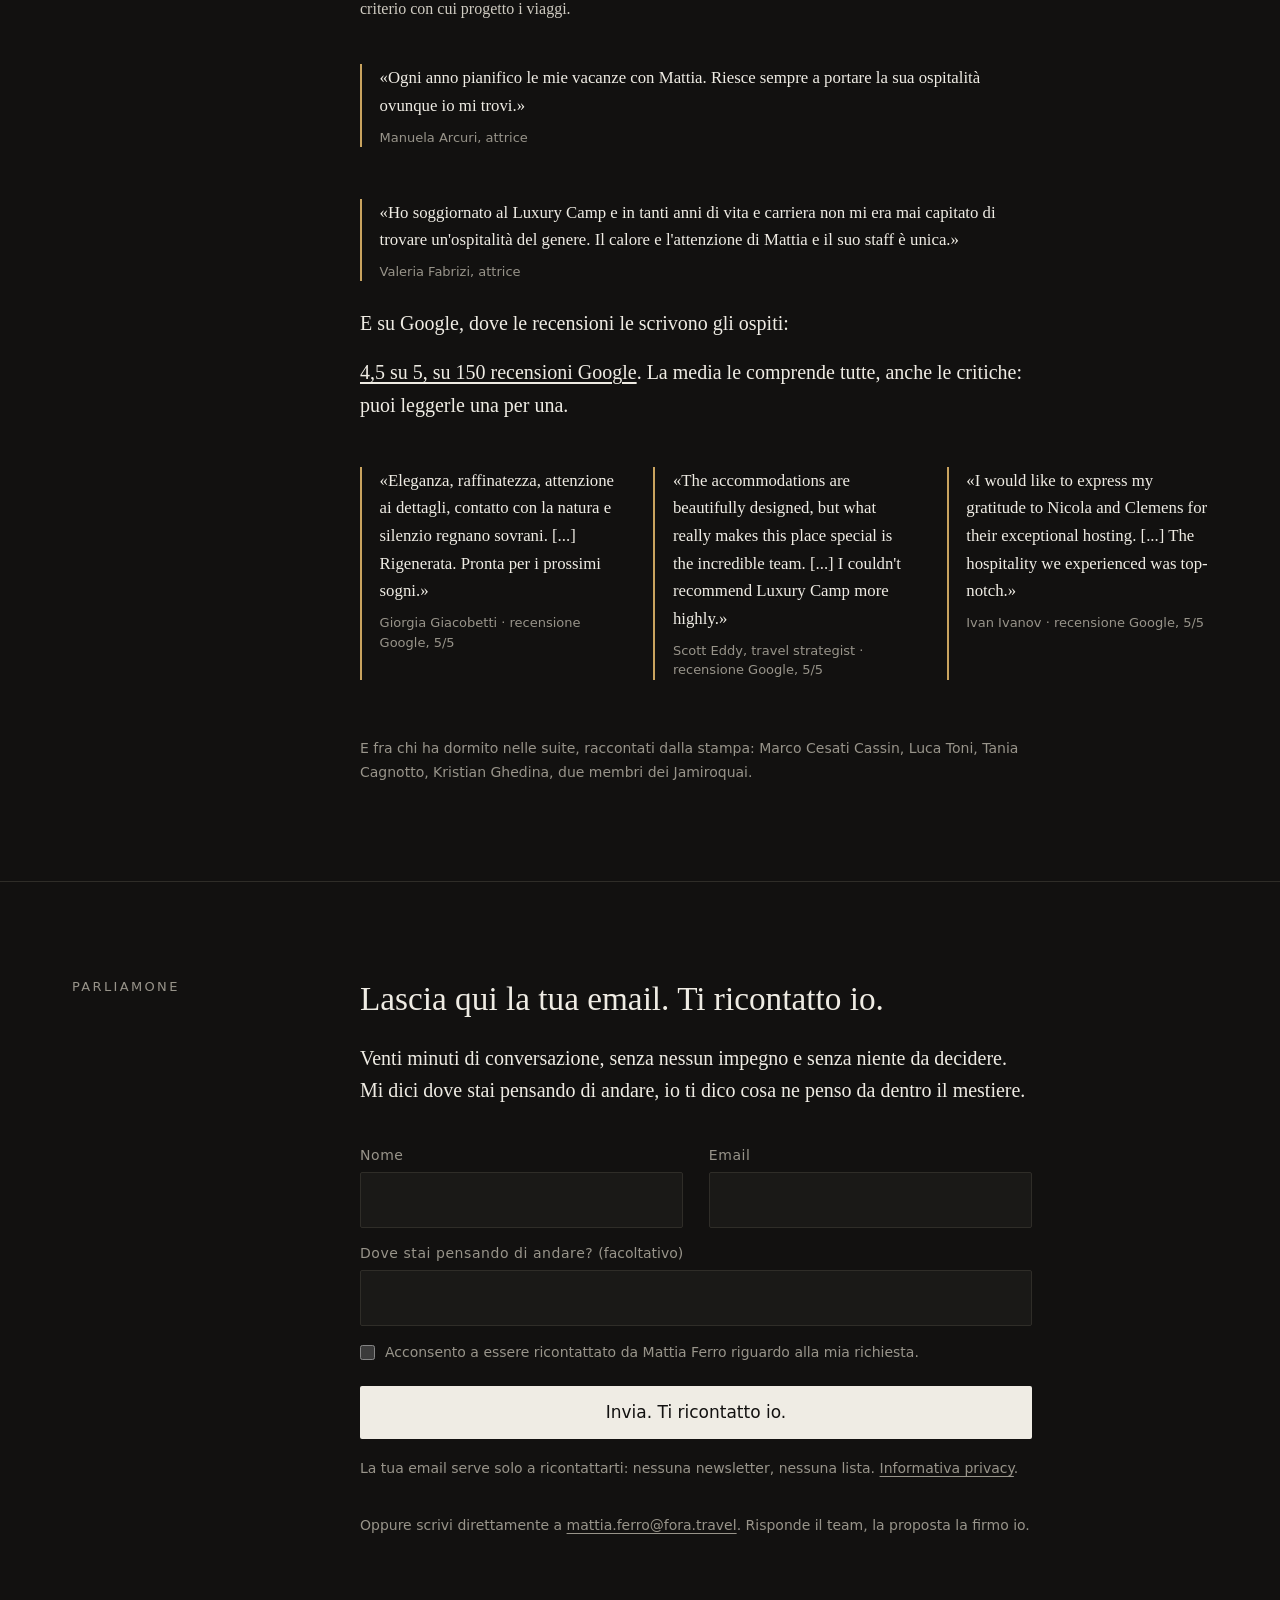
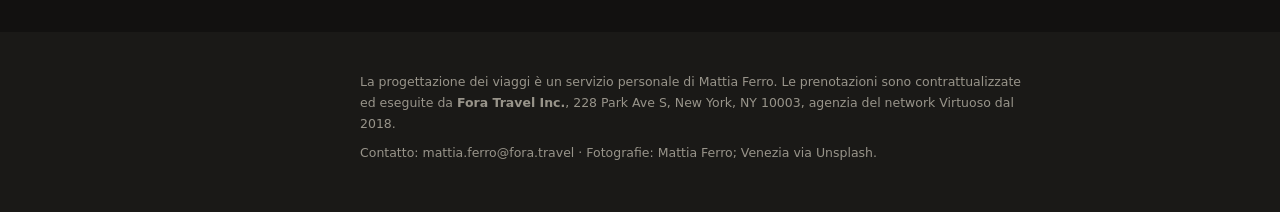
==== commit 8f22b5a9: "Articolo Panorama del 24 settembre 2026 in Chi lo dice (IT e EN) e subjectOf NewsArticle nella Perso" ====
--- a/index.html
+++ b/index.html
@@ -221,7 +221,7 @@
 }
 </style>
 <script type="application/ld+json">
-{"@context": "https://schema.org", "@type": "Person", "name": "Mattia Ferro", "jobTitle": "Travel advisor", "url": "https://travel.mattiaferro.com/", "image": "https://travel.mattiaferro.com/assets/og.jpg", "email": "mailto:mattia.ferro@fora.travel", "affiliation": {"@type": "Organization", "name": "Fora Travel Inc.", "url": "https://www.foratravel.com/"}, "knowsLanguage": ["it", "en"], "sameAs": ["https://www.foratravel.com/advisor/mattia-ferro", "https://www.virtuoso.com/advisor/mattferr74504", "https://www.linkedin.com/in/mattiaferro", "https://mattiaferro.com/", "https://index.mattiaferro.com/"]}
+{"@context": "https://schema.org", "@type": "Person", "name": "Mattia Ferro", "jobTitle": "Travel advisor", "url": "https://travel.mattiaferro.com/", "image": "https://travel.mattiaferro.com/assets/og.jpg", "email": "mailto:mattia.ferro@fora.travel", "affiliation": {"@type": "Organization", "name": "Fora Travel Inc.", "url": "https://www.foratravel.com/"}, "knowsLanguage": ["it", "en"], "sameAs": ["https://www.foratravel.com/advisor/mattia-ferro", "https://www.virtuoso.com/advisor/mattferr74504", "https://www.linkedin.com/in/mattiaferro", "https://mattiaferro.com/", "https://index.mattiaferro.com/"], "subjectOf": {"@type": "NewsArticle", "headline": "Mattia Ferro: il lusso non è più un prodotto, è una competenza", "url": "https://www.panorama.it/attualita/mattia-ferro-il-lusso-non-e-piu-un-prodotto-e-una-competenza", "datePublished": "2026-09-24", "inLanguage": "it", "publisher": {"@type": "Organization", "name": "Panorama", "url": "https://www.panorama.it/"}}}
 </script>
 </head>
 <body>
@@ -258,6 +258,7 @@
     </figure>
     <p>Questa invece puoi aprirla adesso. Forbes Italia ha scritto della struttura il 14 luglio 2025 e l'ha definita «la prima struttura italiana a 5 stelle di questo genere». <a href="https://forbes.it/2025/07/14/luxury-camp-lesperienza-esclusiva-delle-vacanze-allaria-aperta">Leggi l'articolo.</a></p>
     <p>E il 31 luglio 2026 <a href="https://tg24.sky.it/lifestyle/2026/07/31/turismo-lusso-torna-consulente-viaggio">Sky TG24</a> ha raccontato il ritorno del consulente di viaggio nel turismo di lusso, con la rete <a href="https://www.virtuoso.com/advisor/mattferr74504">Virtuoso</a>, di cui Fora fa parte, e il mio lavoro dentro: «Finché non ho dovuto costruire un albergo, di un hotel vedevo soltanto metà delle cose».</p>
+    <p>Il 24 settembre 2026 Panorama ha pubblicato un articolo sulla mia tesi: <a href="https://www.panorama.it/attualita/mattia-ferro-il-lusso-non-e-piu-un-prodotto-e-una-competenza">«Mattia Ferro: il lusso non è più un prodotto, è una competenza»</a>.</p>
   </div>
 </section>
 
